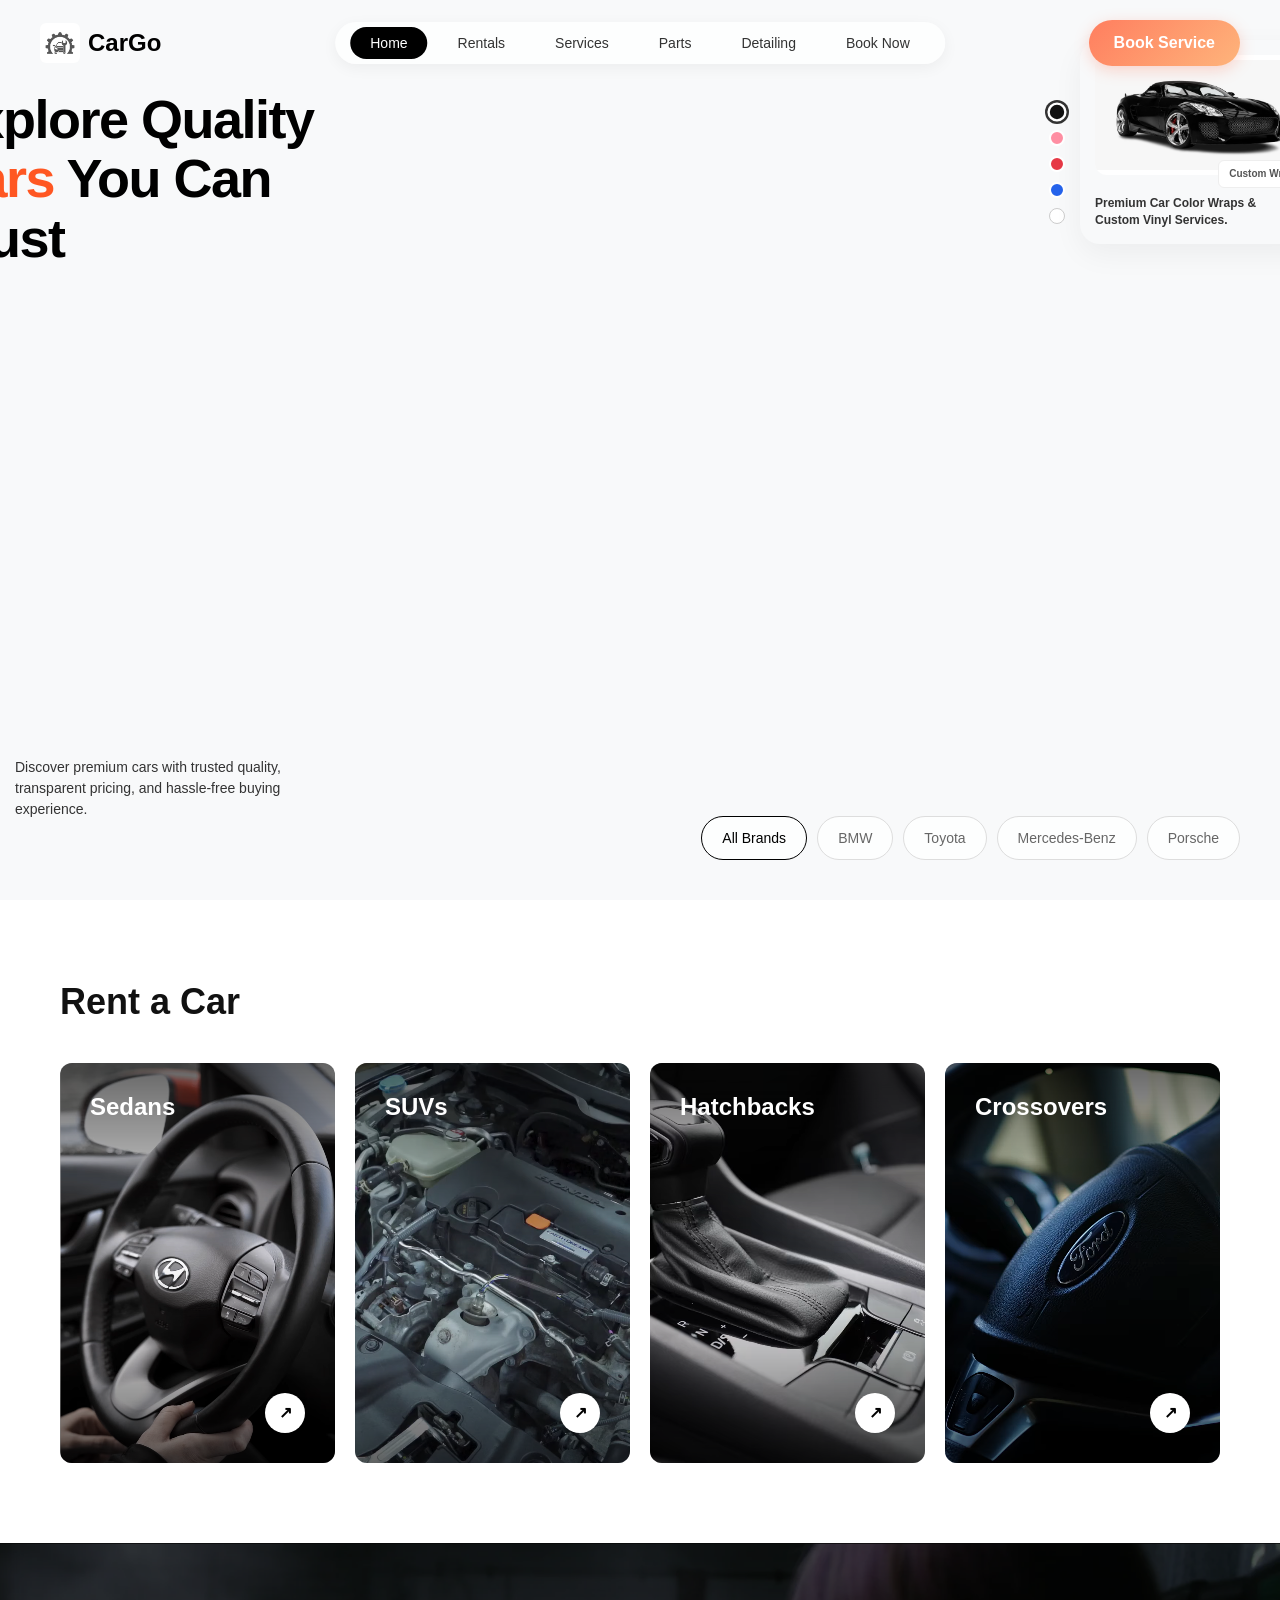
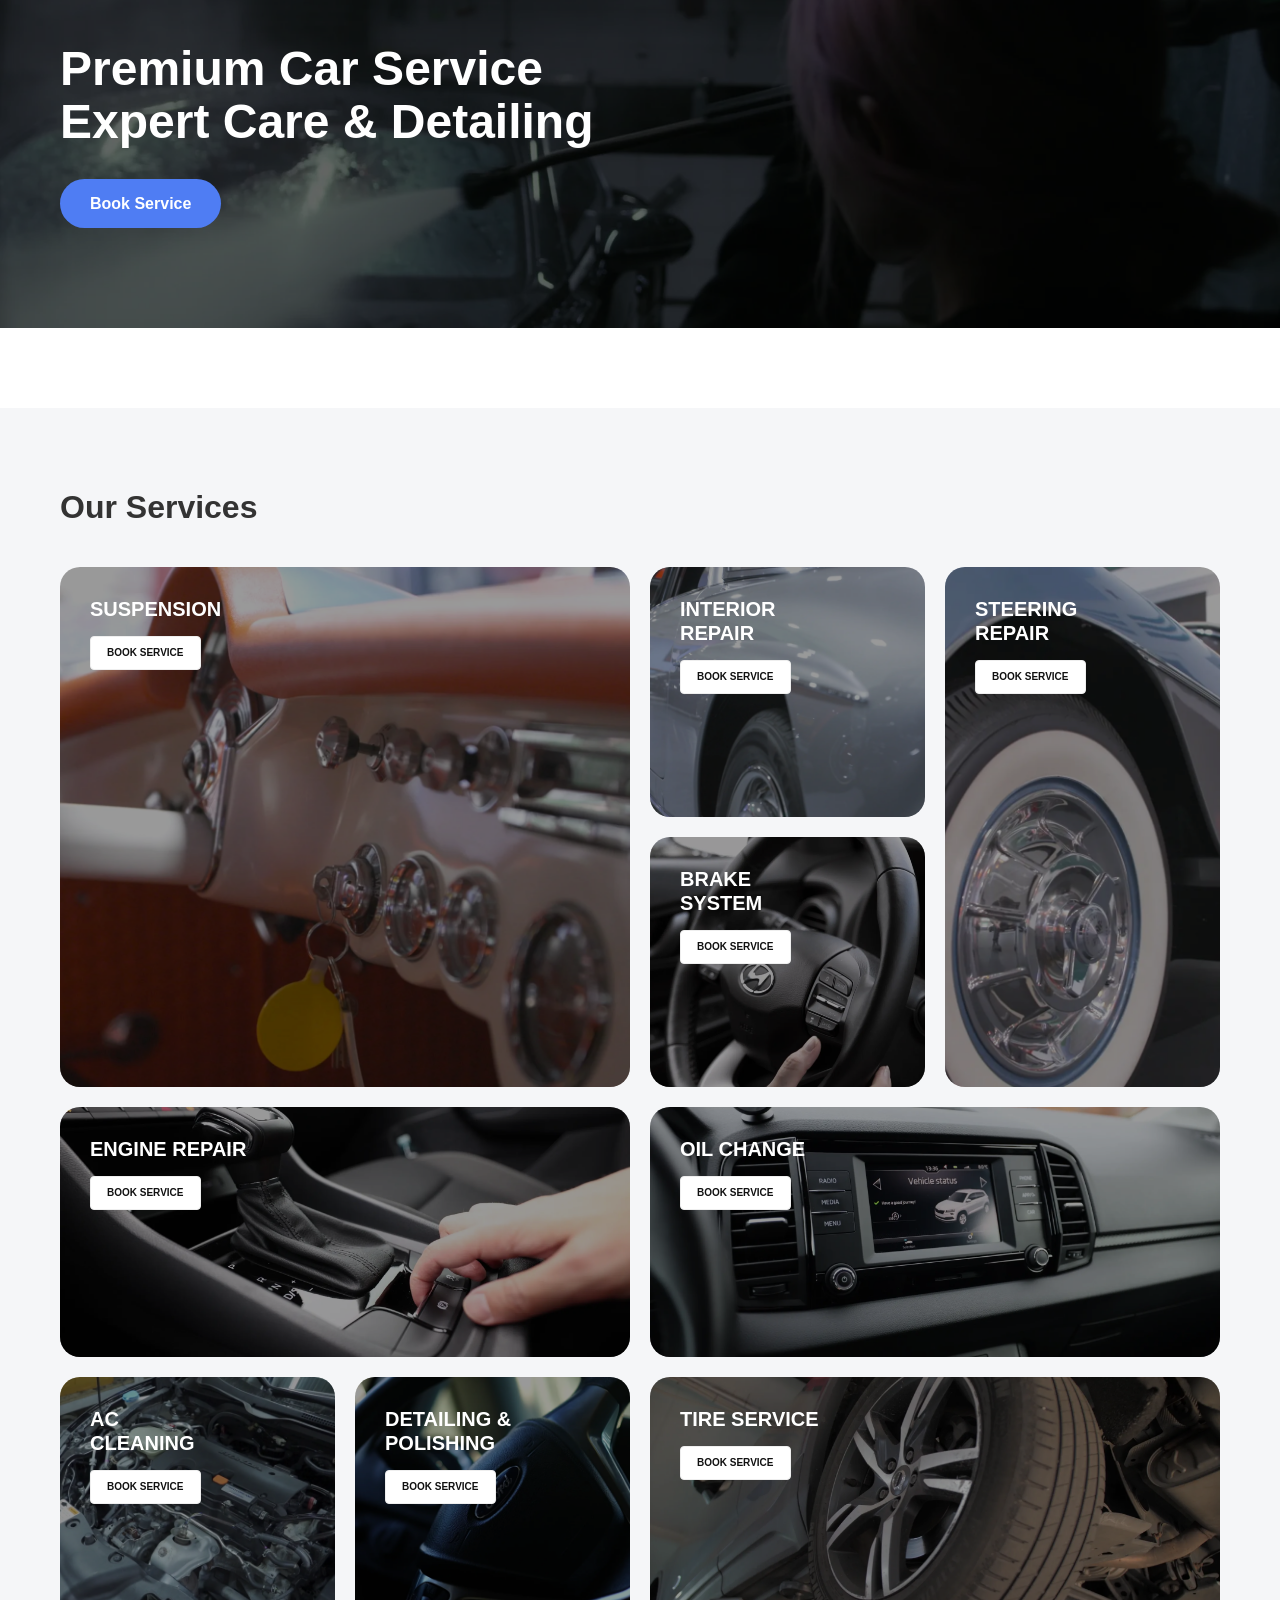
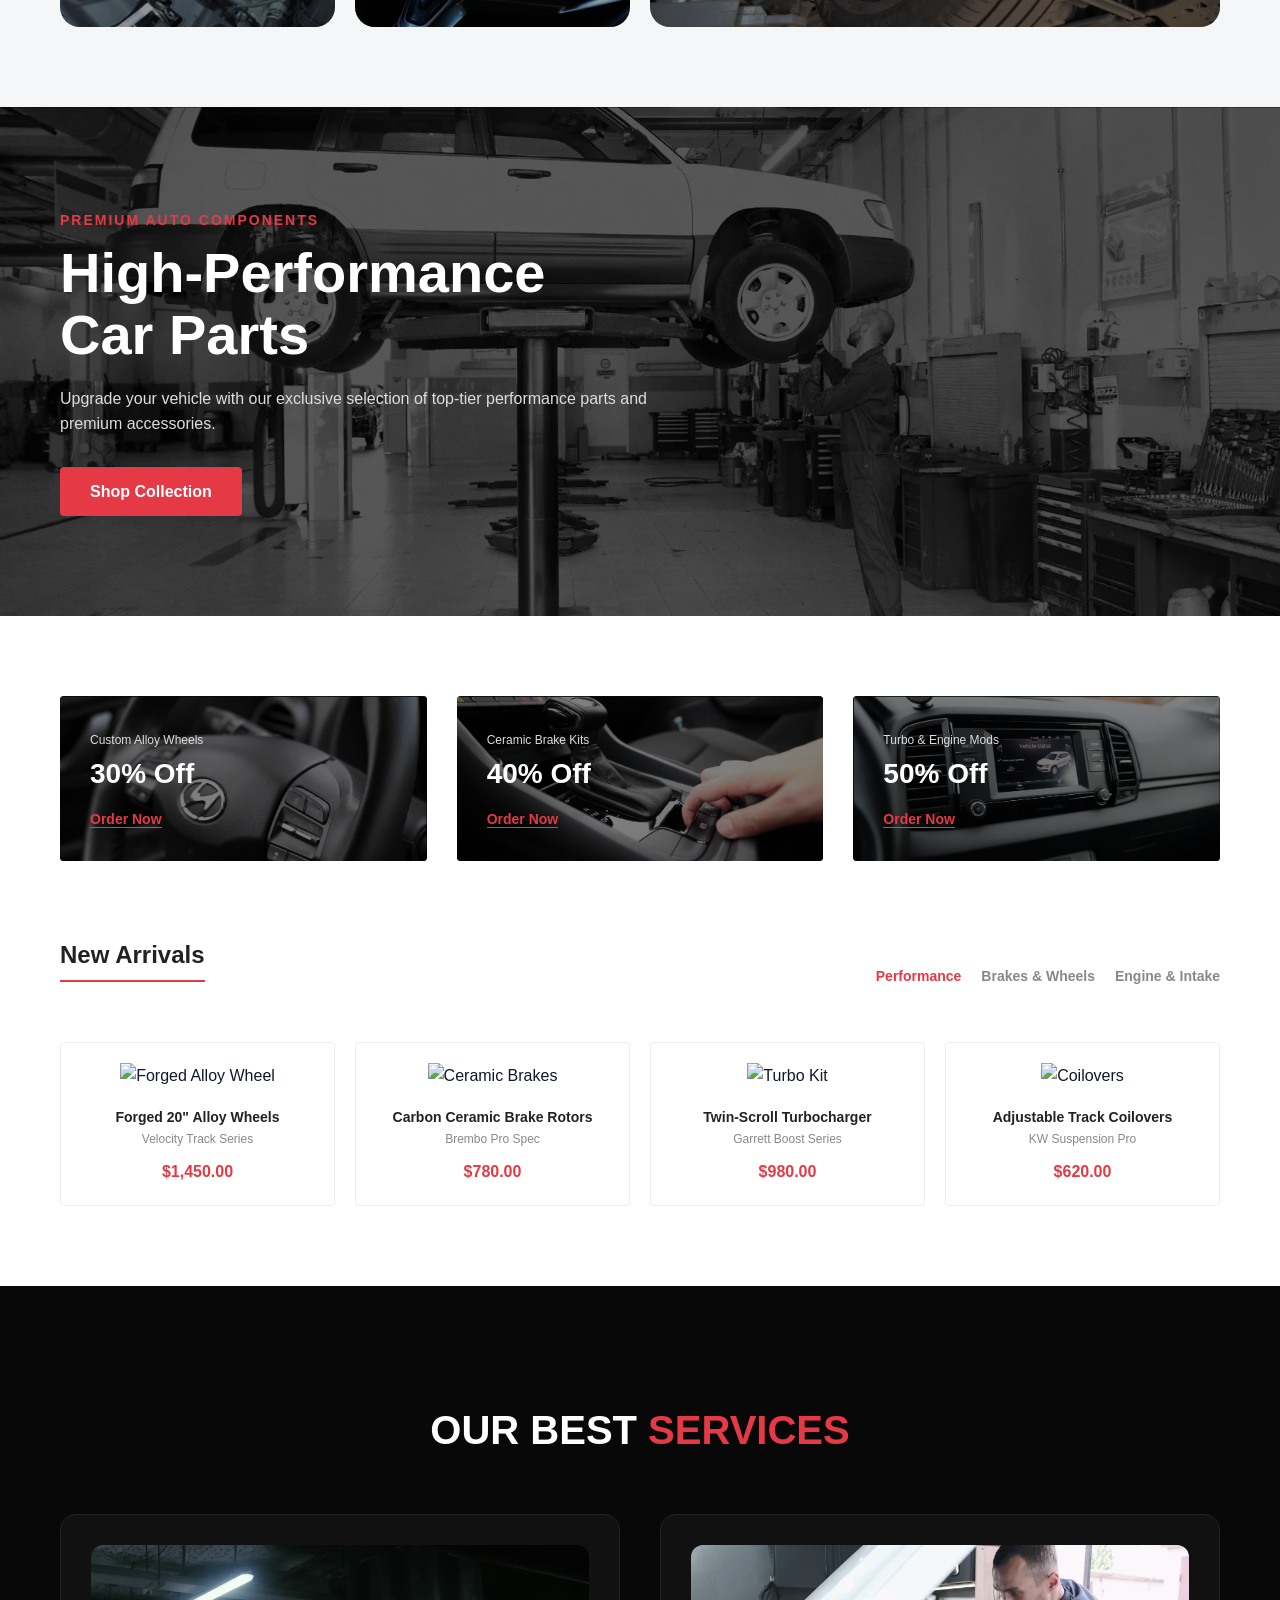
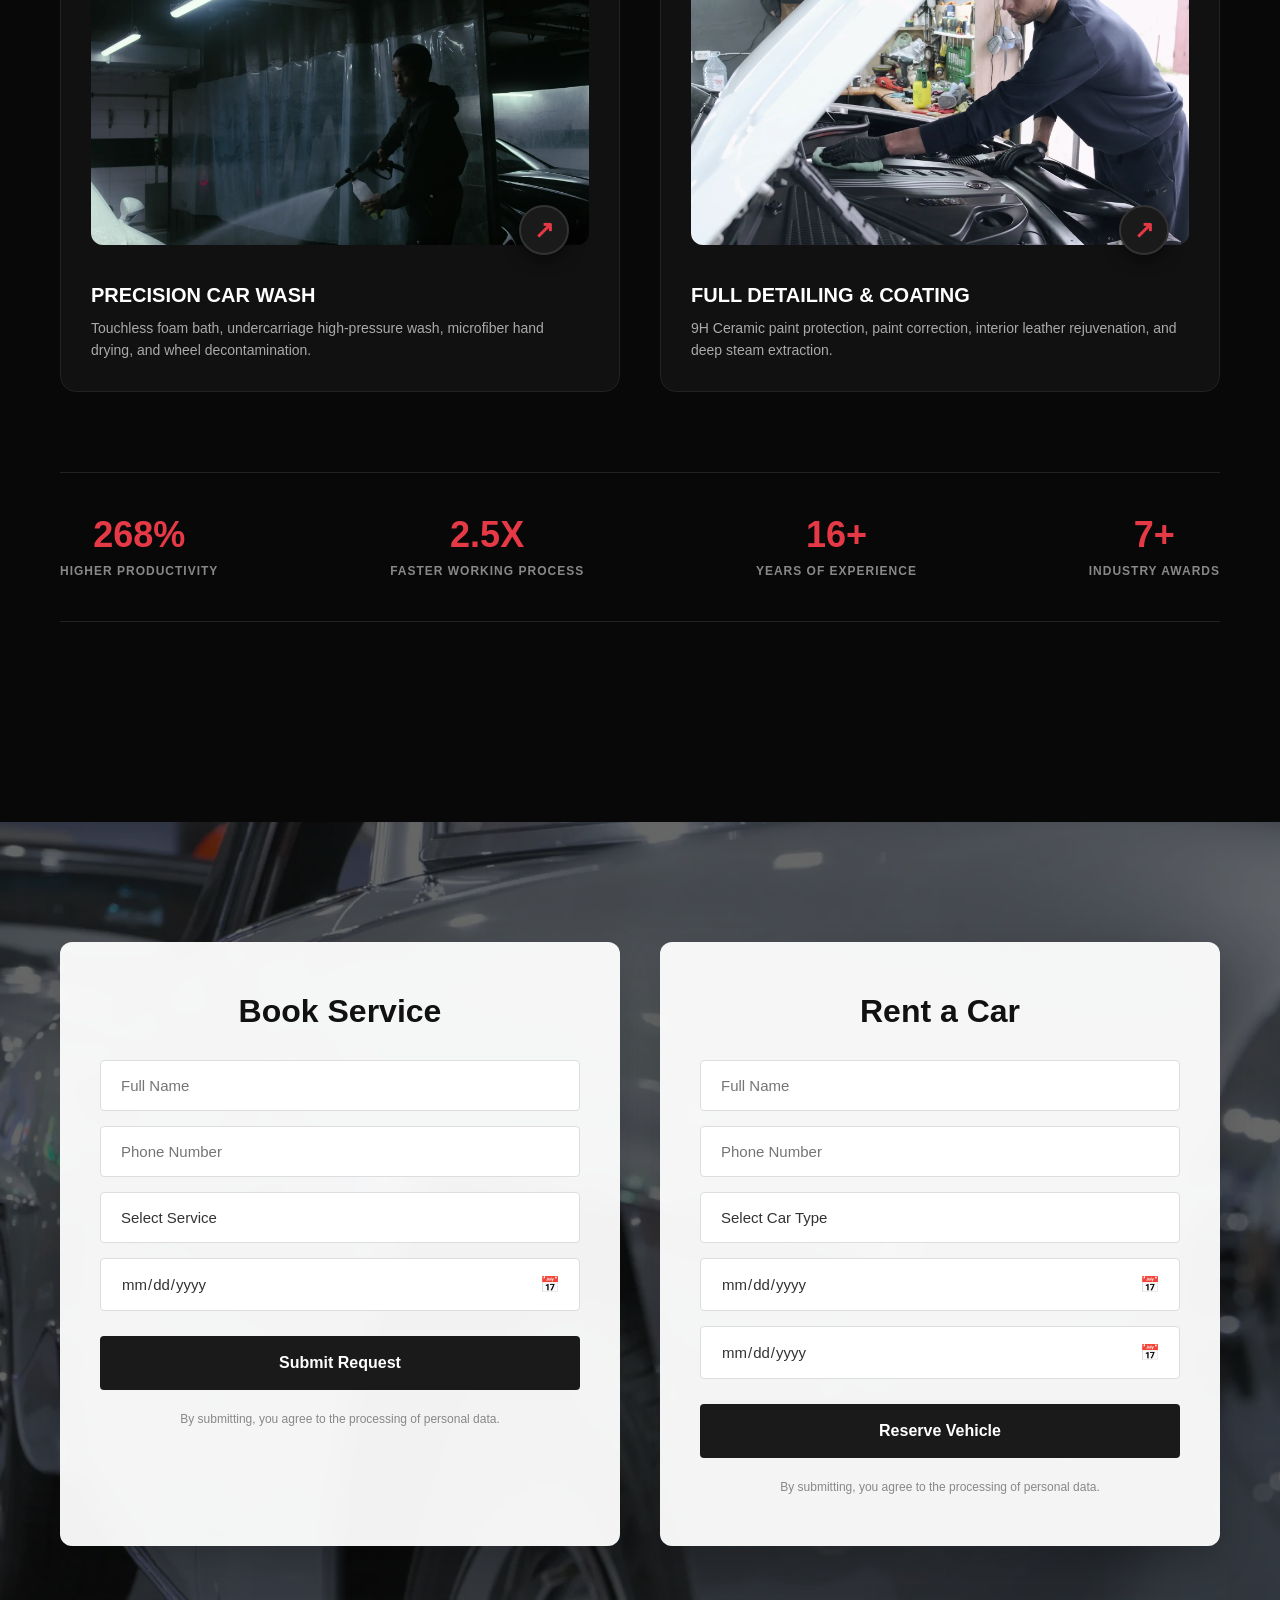
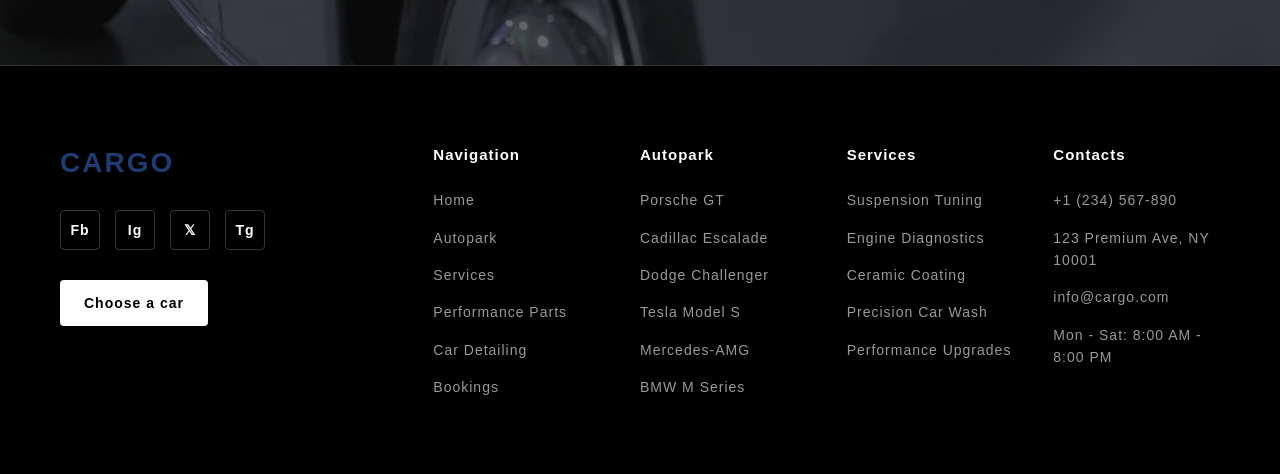
==== index.html @ cf2575e7 "Configure production deployment for Vercel, Netlify, and GitHub Pages" ====
<!DOCTYPE html>
<html lang="en">

<head>
    <meta charset="UTF-8">
    <meta name="viewport" content="width=device-width, initial-scale=1.0">
    <title>Velocity Auto | CarGo - Luxury & High Performance Automotive Hub</title>
    <meta name="description" content="Explore Velocity Auto & CarGo: Premium vehicle rentals, precision auto services, performance parts, and custom detailing.">
    
    <!-- Favicon & Brand Icons -->
    <link rel="icon" type="image/jpeg" href="logo.jpg">
    <link rel="apple-touch-icon" href="logo.jpg">

    <!-- Open Graph / Facebook / LinkedIn -->
    <meta property="og:type" content="website">
    <meta property="og:title" content="Velocity Auto | CarGo - Luxury & High Performance Automotive Hub">
    <meta property="og:description" content="Explore Velocity Auto & CarGo: Premium vehicle rentals, precision auto services, performance parts, and custom detailing.">
    <meta property="og:image" content="logo.jpg">

    <!-- Twitter Card -->
    <meta name="twitter:card" content="summary_large_image">
    <meta name="twitter:title" content="Velocity Auto | CarGo - Luxury & High Performance Automotive Hub">
    <meta name="twitter:description" content="Explore Velocity Auto & CarGo: Premium vehicle rentals, precision auto services, performance parts, and custom detailing.">
    <meta name="twitter:image" content="logo.jpg">

    <!-- Theme & Engine Meta -->
    <meta name="theme-color" content="#111111">
    <meta name="robots" content="index, follow">

    <!-- Google Fonts -->
    <link rel="preconnect" href="https://fonts.googleapis.com">
    <link rel="preconnect" href="https://fonts.gstatic.com" crossorigin>
    <link href="https://fonts.googleapis.com/css2?family=Outfit:wght@300;400;500;600;700;800;900&family=Inter:wght@400;500;600;700&display=swap" rel="stylesheet">
    
    <!-- Main Stylesheet -->
    <link rel="stylesheet" href="style.css">
</head>

<body>

    <!-- Main Navigation Bar -->
    <nav class="buylix-navbar" id="navbar">
        <a href="#home" class="logo">
            <img src="logo.jpg" alt="CarGo Velocity Auto Logo" class="logo-img">
            <span>CarGo</span>
        </a>
        <ul class="nav-links">
            <li><a href="#home" class="active">Home</a></li>
            <li><a href="#vehicles">Rentals</a></li>
            <li><a href="#services">Services</a></li>
            <li><a href="#parts">Parts</a></li>
            <li><a href="#care">Detailing</a></li>
            <li><a href="#booking">Book Now</a></li>
        </ul>
        <a href="#booking" class="btn-contact">Book Service</a>
    </nav>

    <!-- Hero Section -->
    <section class="buylix-hero" id="home">
        <video autoplay muted loop playsinline class="hero-video">
            <source src="carhero.mp4" type="video/mp4">
        </video>
        <div class="hero-video-overlay"></div>

        <div class="hero-content-wrapper">
            <div class="hero-top-elements">
                <div class="hero-main-title">
                    <h1>Explore Quality <br><span class="highlight">Cars</span> You Can <br>Trust</h1>
                </div>
                <div class="product-card-wrapper">
                    <div class="vertical-color-selector" id="color-selector">
                        <div class="color-circle active" data-color="black.png" style="background-color: #111111;" title="Onyx Black"></div>
                        <div class="color-circle" data-color="pink.png" style="background-color: #ff8fa3;" title="Rose Pink"></div>
                        <div class="color-circle" data-color="red.png" style="background-color: #e63946;" title="Crimson Red"></div>
                        <div class="color-circle" data-color="blue.png" style="background-color: #2563eb;" title="Electric Blue"></div>
                        <div class="color-circle" data-color="white.png" style="background-color: #ffffff; border: 1px solid #ccc;" title="Glacier White"></div>
                    </div>

                    <div class="product-color-card">
                        <div class="card-img-container">
                            <img src="black.png" alt="Car Color" id="product-card-img" class="product-card-img active-img">
                        </div>
                        <div class="card-badge">Custom Wrap</div>
                        <p class="card-desc">Premium Car Color Wraps &<br>Custom Vinyl Services.</p>
                    </div>
                </div>
            </div>

            <div class="social-sidebar">
                <a href="#booking" class="social-btn" title="Facebook">f</a>
                <a href="#booking" class="social-btn dark" title="Instagram">📸</a>
                <a href="#booking" class="social-btn" title="LinkedIn">in</a>
                <a href="#booking" class="social-btn" title="Twitter / X">𝕏</a>
            </div>

            <div class="hero-bottom-elements">
                <a href="#vehicles" class="discover-box">
                    <div class="arrow-icon">↗</div>
                    <p>Discover premium cars with trusted quality, transparent pricing, and hassle-free buying experience.</p>
                </a>

                <div class="car-brands right-aligned" id="brand-filters">
                    <span class="brand-badge active" data-brand="all">All Brands</span>
                    <span class="brand-badge" data-brand="bmw">BMW</span>
                    <span class="brand-badge" data-brand="toyota">Toyota</span>
                    <span class="brand-badge" data-brand="mercedes">Mercedes-Benz</span>
                    <span class="brand-badge" data-brand="porsche">Porsche</span>
                </div>
            </div>
        </div>
    </section>

    <!-- SECTION 1: Vehicles & Rentals -->
    <section class="d1-vehicles-section" id="vehicles">
        <div class="container-1200">
            <h2 class="d1-title">Rent a Car</h2>
            <div class="d1-category-grid">
                <div class="d1-cat-card">
                    <video preload="none" autoplay muted loop playsinline poster="services/13675325-uhd_2160_4096_30fps_poster.webp" class="d1-cat-bg-video lazy-video">
                        <source data-src="services/13675325-uhd_2160_4096_30fps_optimized.webm" type="video/webm">
                        <source data-src="services/13675325-uhd_2160_4096_30fps_optimized.mp4" type="video/mp4">
                    </video>
                    <h3>Sedans</h3>
                    <a href="#booking" class="d1-arrow-btn" data-rent="sedan" title="Rent Sedan">↗</a>
                </div>
                <div class="d1-cat-card">
                    <video preload="none" autoplay muted loop playsinline poster="services/13790382_1920_1080_25fps_poster.webp" class="d1-cat-bg-video lazy-video">
                        <source data-src="services/13790382_1920_1080_25fps_optimized.webm" type="video/webm">
                        <source data-src="services/13790382_1920_1080_25fps_optimized.mp4" type="video/mp4">
                    </video>
                    <h3>SUVs</h3>
                    <a href="#booking" class="d1-arrow-btn" data-rent="suv" title="Rent SUV">↗</a>
                </div>
                <div class="d1-cat-card">
                    <video preload="none" autoplay muted loop playsinline poster="services/13676355_3840_2160_60fps_poster.webp" class="d1-cat-bg-video lazy-video">
                        <source data-src="services/13676355_3840_2160_60fps_optimized.webm" type="video/webm">
                        <source data-src="services/13676355_3840_2160_60fps_optimized.mp4" type="video/mp4">
                    </video>
                    <h3>Hatchbacks</h3>
                    <a href="#booking" class="d1-arrow-btn" data-rent="hatchback" title="Rent Hatchback">↗</a>
                </div>
                <div class="d1-cat-card">
                    <video preload="none" autoplay muted loop playsinline poster="services/14977819_3840_2160_50fps_poster.webp" class="d1-cat-bg-video lazy-video">
                        <source data-src="services/14977819_3840_2160_50fps_optimized.webm" type="video/webm">
                        <source data-src="services/14977819_3840_2160_50fps_optimized.mp4" type="video/mp4">
                    </video>
                    <h3>Crossovers</h3>
                    <a href="#booking" class="d1-arrow-btn" data-rent="crossover" title="Rent Crossover">↗</a>
                </div>
            </div>
        </div>

        <div class="d1-service-banner">
            <video preload="none" autoplay muted loop playsinline poster="carwash_poster.webp" class="d1-service-video lazy-video">
                <source data-src="carwash_1080p_hq.webm" type="video/webm">
                <source data-src="carwash_1080p_hq.mp4" type="video/mp4">
            </video>
            <div class="d1-service-overlay"></div>
            <div class="container-1200 d1-service-content">
                <div class="d1-service-left">
                    <h2>Premium Car Service<br>Expert Care & Detailing</h2>
                    <a href="#booking" class="d1-service-btn" data-service="detailing">Book Service</a>
                </div>
            </div>
        </div>
    </section>

    <!-- SECTION 2: Services Bento Grid -->
    <section class="d2-services-section" id="services">
        <div class="container-1200">
            <h2 class="d2-title">Our Services</h2>
            <div class="d2-bento-grid">
                <div class="d2-bento-card d2-span-2x2">
                    <video preload="none" autoplay muted loop playsinline poster="services/13335233_poster.webp" class="d2-bg-video lazy-video">
                        <source data-src="services/13335233_1080p_hq.webm" type="video/webm">
                        <source data-src="services/13335233_1080p_hq.mp4" type="video/mp4">
                    </video>
                    <div class="d2-video-overlay"></div>
                    <div class="d2-content">
                        <h3 style="color: #fff;">SUSPENSION</h3>
                        <a href="#booking" class="d2-btn-light" data-service="suspension">Book Service</a>
                    </div>
                </div>
                <div class="d2-bento-card">
                    <video preload="none" autoplay muted loop playsinline poster="services/13335393_3840_2160_24fps_poster.webp" class="d2-bg-video lazy-video">
                        <source data-src="services/13335393_3840_2160_24fps_optimized.webm" type="video/webm">
                        <source data-src="services/13335393_3840_2160_24fps_optimized.mp4" type="video/mp4">
                    </video>
                    <div class="d2-video-overlay"></div>
                    <div class="d2-content">
                        <h3 style="color: #fff;">INTERIOR REPAIR</h3>
                        <a href="#booking" class="d2-btn-light" data-service="repair">Book Service</a>
                    </div>
                </div>
                <div class="d2-bento-card d2-span-row-2">
                    <video preload="none" autoplay muted loop playsinline poster="services/13335668_3840_2160_24fps_poster.webp" class="d2-bg-video lazy-video">
                        <source data-src="services/13335668_3840_2160_24fps_optimized.webm" type="video/webm">
                        <source data-src="services/13335668_3840_2160_24fps_optimized.mp4" type="video/mp4">
                    </video>
                    <div class="d2-video-overlay"></div>
                    <div class="d2-content">
                        <h3 style="color: #fff;">STEERING REPAIR</h3>
                        <a href="#booking" class="d2-btn-light" data-service="suspension">Book Service</a>
                    </div>
                </div>
                <div class="d2-bento-card">
                    <video preload="none" autoplay muted loop playsinline poster="services/13675325-uhd_2160_4096_30fps_poster.webp" class="d2-bg-video lazy-video">
                        <source data-src="services/13675325-uhd_2160_4096_30fps_optimized.webm" type="video/webm">
                        <source data-src="services/13675325-uhd_2160_4096_30fps_optimized.mp4" type="video/mp4">
                    </video>
                    <div class="d2-video-overlay"></div>
                    <div class="d2-content">
                        <h3 style="color: #fff;">BRAKE SYSTEM</h3>
                        <a href="#booking" class="d2-btn-light" data-service="suspension">Book Service</a>
                    </div>
                </div>
                <div class="d2-bento-card d2-span-col-2">
                    <video preload="none" autoplay muted loop playsinline poster="services/13676355_3840_2160_60fps_poster.webp" class="d2-bg-video lazy-video">
                        <source data-src="services/13676355_3840_2160_60fps_optimized.webm" type="video/webm">
                        <source data-src="services/13676355_3840_2160_60fps_optimized.mp4" type="video/mp4">
                    </video>
                    <div class="d2-video-overlay"></div>
                    <div class="d2-content">
                        <h3 style="color: #fff;">ENGINE REPAIR</h3>
                        <a href="#booking" class="d2-btn-light" data-service="repair">Book Service</a>
                    </div>
                </div>
                <div class="d2-bento-card d2-span-col-2">
                    <video preload="none" autoplay muted loop playsinline poster="services/13676407_3840_2160_60fps_poster.webp" class="d2-bg-video lazy-video">
                        <source data-src="services/13676407_3840_2160_60fps_optimized.webm" type="video/webm">
                        <source data-src="services/13676407_3840_2160_60fps_optimized.mp4" type="video/mp4">
                    </video>
                    <div class="d2-video-overlay"></div>
                    <div class="d2-content">
                        <h3 style="color: #fff;">OIL CHANGE</h3>
                        <a href="#booking" class="d2-btn-light" data-service="wash">Book Service</a>
                    </div>
                </div>
                <div class="d2-bento-card">
                    <video preload="none" autoplay muted loop playsinline poster="services/13790382_1920_1080_25fps_poster.webp" class="d2-bg-video lazy-video">
                        <source data-src="services/13790382_1920_1080_25fps_optimized.webm" type="video/webm">
                        <source data-src="services/13790382_1920_1080_25fps_optimized.mp4" type="video/mp4">
                    </video>
                    <div class="d2-video-overlay"></div>
                    <div class="d2-content">
                        <h3 style="color: #fff;">AC CLEANING</h3>
                        <a href="#booking" class="d2-btn-light" data-service="repair">Book Service</a>
                    </div>
                </div>
                <div class="d2-bento-card">
                    <video preload="none" autoplay muted loop playsinline poster="services/14977819_3840_2160_50fps_poster.webp" class="d2-bg-video lazy-video">
                        <source data-src="services/14977819_3840_2160_50fps_optimized.webm" type="video/webm">
                        <source data-src="services/14977819_3840_2160_50fps_optimized.mp4" type="video/mp4">
                    </video>
                    <div class="d2-video-overlay"></div>
                    <div class="d2-content">
                        <h3 style="color: #fff;">DETAILING &<br>POLISHING</h3>
                        <a href="#booking" class="d2-btn-light" data-service="detailing">Book Service</a>
                    </div>
                </div>
                <div class="d2-bento-card d2-span-col-2">
                    <video preload="none" autoplay muted loop playsinline poster="services/18101976-uhd_3840_2160_30fps_poster.webp" class="d2-bg-video lazy-video">
                        <source data-src="services/18101976-uhd_3840_2160_30fps_optimized.webm" type="video/webm">
                        <source data-src="services/18101976-uhd_3840_2160_30fps_optimized.mp4" type="video/mp4">
                    </video>
                    <div class="d2-video-overlay"></div>
                    <div class="d2-content">
                        <h3 style="color: #fff;">TIRE SERVICE</h3>
                        <a href="#booking" class="d2-btn-light" data-service="suspension">Book Service</a>
                    </div>
                </div>
            </div>
        </div>
    </section>

    <!-- SECTION 3: Car Parts & Performance -->
    <section class="d3-parts-section" id="parts">
        <div class="d3-parts-hero">
            <video preload="none" autoplay muted loop playsinline poster="carparts_poster.webp" class="d3-parts-video lazy-video">
                        <source data-src="carparts_optimized.webm" type="video/webm">
                        <source data-src="carparts_optimized.mp4" type="video/mp4">
                    </video>
            <div class="d3-parts-overlay"></div>
            <div class="container-1200 d3-hero-content">
                <div class="d3-hero-left">
                    <span class="d3-subtitle">Premium Auto Components</span>
                    <h2>High-Performance<br>Car Parts</h2>
                    <p>Upgrade your vehicle with our exclusive selection of top-tier performance parts and premium accessories.</p>
                    <a href="#parts-grid" class="d3-shop-btn">Shop Collection</a>
                </div>
            </div>
        </div>

        <div class="container-1200" id="parts-grid">
            <div class="d3-discount-grid">
                <div class="d3-discount-card">
                    <video preload="none" autoplay muted loop playsinline poster="services/13675325-uhd_2160_4096_30fps_poster.webp" class="d3-discount-bg lazy-video">
                        <source data-src="services/13675325-uhd_2160_4096_30fps_optimized.webm" type="video/webm">
                        <source data-src="services/13675325-uhd_2160_4096_30fps_optimized.mp4" type="video/mp4">
                    </video>
                    <div class="d3-discount-overlay"></div>
                    <div class="d3-discount-info">
                        <span class="d3-desc">Custom Alloy Wheels</span>
                        <h4>30% Off</h4>
                        <a href="#booking" class="d3-link">Order Now</a>
                    </div>
                </div>
                <div class="d3-discount-card">
                    <video preload="none" autoplay muted loop playsinline poster="services/13676355_3840_2160_60fps_poster.webp" class="d3-discount-bg lazy-video">
                        <source data-src="services/13676355_3840_2160_60fps_optimized.webm" type="video/webm">
                        <source data-src="services/13676355_3840_2160_60fps_optimized.mp4" type="video/mp4">
                    </video>
                    <div class="d3-discount-overlay"></div>
                    <div class="d3-discount-info">
                        <span class="d3-desc">Ceramic Brake Kits</span>
                        <h4>40% Off</h4>
                        <a href="#booking" class="d3-link">Order Now</a>
                    </div>
                </div>
                <div class="d3-discount-card">
                    <video preload="none" autoplay muted loop playsinline poster="services/13676407_3840_2160_60fps_poster.webp" class="d3-discount-bg lazy-video">
                        <source data-src="services/13676407_3840_2160_60fps_optimized.webm" type="video/webm">
                        <source data-src="services/13676407_3840_2160_60fps_optimized.mp4" type="video/mp4">
                    </video>
                    <div class="d3-discount-overlay"></div>
                    <div class="d3-discount-info">
                        <span class="d3-desc">Turbo & Engine Mods</span>
                        <h4>50% Off</h4>
                        <a href="#booking" class="d3-link">Order Now</a>
                    </div>
                </div>
            </div>

            <div class="d3-arrivals-header">
                <h3 class="d3-section-title">New Arrivals</h3>
                <div class="d3-tabs" id="parts-tabs">
                    <a href="#parts-grid" class="active" data-tab="all">Performance</a>
                    <a href="#parts-grid" data-tab="brakes">Brakes & Wheels</a>
                    <a href="#parts-grid" data-tab="engine">Engine & Intake</a>
                </div>
            </div>
            <div class="d3-arrivals-grid">
                <div class="d3-product-card" data-category="brakes">
                    <img src="https://images.unsplash.com/photo-1590212727670-65fa7848651f?q=80&w=400&auto=format&fit=crop" alt="Forged Alloy Wheel">
                    <h4>Forged 20" Alloy Wheels</h4>
                    <p>Velocity Track Series</p>
                    <span class="d3-price">$1,450.00</span>
                </div>
                <div class="d3-product-card" data-category="brakes">
                    <img src="https://images.unsplash.com/photo-1492144534655-ae79c964c9d7?q=80&w=400&auto=format&fit=crop" alt="Ceramic Brakes">
                    <h4>Carbon Ceramic Brake Rotors</h4>
                    <p>Brembo Pro Spec</p>
                    <span class="d3-price">$780.00</span>
                </div>
                <div class="d3-product-card" data-category="engine">
                    <img src="https://images.unsplash.com/photo-1486262715619-67b85e0b08d3?q=80&w=400&auto=format&fit=crop" alt="Turbo Kit">
                    <h4>Twin-Scroll Turbocharger</h4>
                    <p>Garrett Boost Series</p>
                    <span class="d3-price">$980.00</span>
                </div>
                <div class="d3-product-card" data-category="engine">
                    <img src="https://images.unsplash.com/photo-1548600916-dc8492f8e845?q=80&w=400&auto=format&fit=crop" alt="Coilovers">
                    <h4>Adjustable Track Coilovers</h4>
                    <p>KW Suspension Pro</p>
                    <span class="d3-price">$620.00</span>
                </div>
            </div>
        </div>
    </section>

    <!-- SECTION 4: Car Wash & Detailing -->
    <section class="d4-wash-section" id="care">
        <div class="container-1200">
            <h2 class="d4-title">OUR BEST <span class="d4-text-red">Services</span></h2>

            <div class="d4-services-grid">
                <div class="d4-service-card">
                    <video preload="none" autoplay muted loop playsinline poster="serve1_poster.webp" class="d4-service-media lazy-video">
                        <source data-src="serve1_optimized.webm" type="video/webm">
                        <source data-src="serve1_optimized.mp4" type="video/mp4">
                    </video>
                    <a href="#booking" class="d4-arrow" data-service="wash" title="Book Car Wash">↗</a>
                    <h4 class="d4-text-red">PRECISION CAR WASH</h4>
                    <p>Touchless foam bath, undercarriage high-pressure wash, microfiber hand drying, and wheel decontamination.</p>
                </div>
                <div class="d4-service-card">
                    <video preload="none" autoplay muted loop playsinline poster="serve2_poster.webp" class="d4-service-media lazy-video">
                        <source data-src="serve2_optimized.webm" type="video/webm">
                        <source data-src="serve2_optimized.mp4" type="video/mp4">
                    </video>
                    <a href="#booking" class="d4-arrow" data-service="detailing" title="Book Full Detailing">↗</a>
                    <h4 class="d4-text-red">FULL DETAILING & COATING</h4>
                    <p>9H Ceramic paint protection, paint correction, interior leather rejuvenation, and deep steam extraction.</p>
                </div>
            </div>

            <div class="d4-stats-row">
                <div class="d4-stat">
                    <h3>268%</h3>
                    <p>HIGHER PRODUCTIVITY</p>
                </div>
                <div class="d4-stat">
                    <h3>2.5X</h3>
                    <p>FASTER WORKING PROCESS</p>
                </div>
                <div class="d4-stat">
                    <h3>16+</h3>
                    <p>YEARS OF EXPERIENCE</p>
                </div>
                <div class="d4-stat">
                    <h3>7+</h3>
                    <p>INDUSTRY AWARDS</p>
                </div>
            </div>
        </div>
    </section>

    <!-- SECTION 5: Booking & Rental Section -->
    <section class="booking-section" id="booking">
        <video preload="none" autoplay muted loop playsinline poster="services/13335393_3840_2160_24fps_poster.webp" class="booking-bg-video lazy-video">
                        <source data-src="services/13335393_3840_2160_24fps_optimized.webm" type="video/webm">
                        <source data-src="services/13335393_3840_2160_24fps_optimized.mp4" type="video/mp4">
                    </video>
        <div class="booking-overlay"></div>
        <div class="container-1200 booking-container">
            <!-- Service Booking Card -->
            <div class="booking-card">
                <h2>Book Service</h2>
                <form class="booking-form" id="service-form">
                    <input type="text" id="service-name" placeholder="Full Name" required>
                    <input type="tel" id="service-phone" placeholder="Phone Number" required>
                    <select class="booking-select" id="service-select" required>
                        <option value="" disabled selected>Select Service</option>
                        <option value="wash">Precision Car Wash</option>
                        <option value="repair">Interior Repair & Fixes</option>
                        <option value="suspension">Suspension & Brakes</option>
                        <option value="detailing">Full Detailing & Ceramic Coating</option>
                    </select>
                    <div class="date-input">
                        <input type="date" id="service-date" required>
                        <span class="icon">📅</span>
                    </div>
                    <button type="submit" class="booking-submit">Submit Request</button>
                    <div class="booking-feedback" id="service-feedback" style="display:none; color: #10b981; font-weight: 600; text-align: center; margin-top: 10px;"></div>
                </form>
                <p class="booking-disclaimer">By submitting, you agree to the processing of personal data.</p>
            </div>

            <!-- Rent a Car Card -->
            <div class="booking-card">
                <h2>Rent a Car</h2>
                <form class="booking-form" id="rent-form">
                    <input type="text" id="rent-name" placeholder="Full Name" required>
                    <input type="tel" id="rent-phone" placeholder="Phone Number" required>
                    <select class="booking-select" id="rent-select" required>
                        <option value="" disabled selected>Select Car Type</option>
                        <option value="sedan">Executive Sedans</option>
                        <option value="suv">Luxury SUVs</option>
                        <option value="hatchback">Sport Hatchbacks</option>
                        <option value="crossover">Performance Crossovers</option>
                    </select>
                    <div class="date-input">
                        <input type="date" id="rent-start-date" required>
                        <span class="icon">📅</span>
                    </div>
                    <div class="date-input">
                        <input type="date" id="rent-end-date" required>
                        <span class="icon">📅</span>
                    </div>
                    <button type="submit" class="booking-submit">Reserve Vehicle</button>
                    <div class="booking-feedback" id="rent-feedback" style="display:none; color: #10b981; font-weight: 600; text-align: center; margin-top: 10px;"></div>
                </form>
                <p class="booking-disclaimer">By submitting, you agree to the processing of personal data.</p>
            </div>
        </div>
    </section>

    <!-- Premium Footer -->
    <footer class="premium-footer">
        <div class="container-1200 footer-grid">
            <div class="footer-brand">
                <h2 class="footer-logo">CarGo</h2>
                <div class="social-icons">
                    <a href="#booking" title="Facebook">Fb</a>
                    <a href="#booking" title="Instagram">Ig</a>
                    <a href="#booking" title="Twitter / X">𝕏</a>
                    <a href="#booking" title="Telegram">Tg</a>
                </div>
                <a href="#vehicles" class="footer-btn">Choose a car</a>
            </div>

            <div class="footer-nav">
                <h4>Navigation</h4>
                <ul>
                    <li><a href="#home">Home</a></li>
                    <li><a href="#vehicles">Autopark</a></li>
                    <li><a href="#services">Services</a></li>
                    <li><a href="#parts">Performance Parts</a></li>
                    <li><a href="#care">Car Detailing</a></li>
                    <li><a href="#booking">Bookings</a></li>
                </ul>
            </div>

            <div class="footer-nav">
                <h4>Autopark</h4>
                <ul>
                    <li><a href="#vehicles">Porsche GT</a></li>
                    <li><a href="#vehicles">Cadillac Escalade</a></li>
                    <li><a href="#vehicles">Dodge Challenger</a></li>
                    <li><a href="#vehicles">Tesla Model S</a></li>
                    <li><a href="#vehicles">Mercedes-AMG</a></li>
                    <li><a href="#vehicles">BMW M Series</a></li>
                </ul>
            </div>

            <div class="footer-nav">
                <h4>Services</h4>
                <ul>
                    <li><a href="#services">Suspension Tuning</a></li>
                    <li><a href="#services">Engine Diagnostics</a></li>
                    <li><a href="#care">Ceramic Coating</a></li>
                    <li><a href="#care">Precision Car Wash</a></li>
                    <li><a href="#parts">Performance Upgrades</a></li>
                </ul>
            </div>

            <div class="footer-nav">
                <h4>Contacts</h4>
                <ul>
                    <li><a href="tel:+1234567890">+1 (234) 567-890</a></li>
                    <li>123 Premium Ave, NY 10001</li>
                    <li><a href="mailto:info@cargo.com">info@cargo.com</a></li>
                    <li>Mon - Sat: 8:00 AM - 8:00 PM</li>
                </ul>
            </div>
        </div>
    </footer>

    <!-- Main JavaScript Logic -->
    <script src="app.js"></script>

</body>

</html>
---- style.css ----
/* ========= ROOT & VARIABLES ========= */
:root {
    --primary: #111111;
    --primary-dark: #000000;
    --primary-light: #333333;
    --secondary: #ff5722;
    --secondary-dark: #e64a19;
    --success: #10b981;
    --danger: #ef4444;
    --warning: #f59e0b;
    --info: #3b82f6;
    --light: #f8f9fa;
    --light-2: #eeeeee;
    --dark: #111111;
    --dark-2: #666666;
    --border-radius: 12px;
    --transition: all 0.3s ease;
    --box-shadow: 0 4px 15px rgba(0, 0, 0, 0.05);
    --box-shadow-lg: 0 15px 35px rgba(0, 0, 0, 0.1);
}

/* ========= RESET & BASE ========= */
* {
    margin: 0;
    padding: 0;
    box-sizing: border-box;
}

html {
    scroll-behavior: smooth;
}

body {
    font-family: 'Outfit', 'Inter', -apple-system, BlinkMacSystemFont, 'Segoe UI', Roboto, sans-serif;
    background: var(--light);
    line-height: 1.6;
    color: var(--dark);
    min-height: 100vh;
}

/* ========= TYPOGRAPHY ========= */
h1,
h2,
h3,
h4,
h5,
h6 {
    font-weight: 700;
    line-height: 1.2;
    color: var(--primary);
}

h1 {
    font-size: 48px;
}

h2 {
    font-size: 36px;
}

h3 {
    font-size: 28px;
}

h4 {
    font-size: 22px;
}

h5 {
    font-size: 18px;
}

h6 {
    font-size: 16px;
}

p {
    color: var(--dark-2);
    font-size: 16px;
}

a {
    color: var(--secondary);
    text-decoration: none;
    transition: var(--transition);
}

a:hover {
    color: var(--secondary-dark);
}

/* ===== HEADER ===== */
.top-header {
    background: linear-gradient(135deg, var(--primary) 0%, var(--primary-dark) 100%);
    color: #fff;
    padding: 30px 20px;
    text-align: center;
    box-shadow: var(--box-shadow);
    animation: slideDown 0.6s ease-out;
    position: relative;
    overflow: hidden;
}

.top-header::before {
    content: '';
    position: absolute;
    top: 0;
    left: 0;
    right: 0;
    bottom: 0;
    background: linear-gradient(45deg, transparent 30%, rgba(255, 255, 255, 0.05) 50%, transparent 70%);
    pointer-events: none;
}

.header-content {
    position: relative;
    z-index: 1;
}

.header-content h1 {
    font-size: 42px;
    margin-bottom: 8px;
    font-weight: 800;
    letter-spacing: 1px;
    color: #fff;
}

.header-content p {
    font-size: 16px;
    opacity: 0.95;
    color: #fff;
}

/* ===== NAVBAR ===== */
.navbar {
    background: linear-gradient(90deg, #fff 0%, #f9fafb 100%);
    position: sticky;
    top: 0;
    z-index: 999;
    box-shadow: var(--box-shadow);
    display: flex;
    justify-content: space-between;
    align-items: center;
    padding: 0 20px;
}

.nav-list {
    list-style: none;
    display: flex;
    justify-content: center;
    flex-wrap: wrap;
    padding: 0;
    margin: 0;
}

.nav-link {
    color: #396a6e;
    padding: 16px 20px;
    text-decoration: none;
    font-weight: 600;
    display: block;
    transition: var(--transition);
    position: relative;
    font-size: 15px;
}

.nav-link:hover,
.nav-link.active {
    color: #ff9500;
}

.nav-link::after {
    content: '';
    position: absolute;
    bottom: 0;
    left: 0;
    width: 0;
    height: 3px;
    background: #ff9500;
    transition: width 0.3s ease;
}

.nav-link:hover::after,
.nav-link.active::after {
    width: 100%;
}

/* Mobile Menu Toggle */
.menu-toggle {
    display: none;
    background: none;
    border: none;
    font-size: 24px;
    cursor: pointer;
    color: #1e3c72;
}

/* ===== HERO SECTION ===== */
.hero {
    height: 85vh;
    background-size: cover;
    background-position: center;
    background-repeat: no-repeat;
    background-attachment: fixed;
    transition: background-image 0.8s ease-in-out;
    position: relative;
    overflow: hidden;
}

.hero-overlay {
    background: linear-gradient(to right, rgba(17, 24, 39, 0.8), rgba(17, 24, 39, 0.4));
    height: 100%;
    display: flex;
    align-items: center;
    justify-content: flex-start;
    padding: 0 10%;
    animation: fadeIn 0.8s ease-out;
}

.hero-content {
    color: #fff;
    max-width: 650px;
    padding: 40px;
    animation: slideUp 0.8s cubic-bezier(0.16, 1, 0.3, 1) forwards;
    transform: translateY(30px);
    opacity: 0;
    text-align: left;
}

.glass-panel {
    background: rgba(255, 255, 255, 0.05);
    backdrop-filter: blur(12px);
    -webkit-backdrop-filter: blur(12px);
    border: 1px solid rgba(255, 255, 255, 0.1);
    border-radius: 16px;
    box-shadow: 0 20px 40px rgba(0, 0, 0, 0.2);
}

.hero-badge {
    display: inline-block;
    padding: 6px 14px;
    background: rgba(255, 149, 0, 0.2);
    color: var(--secondary);
    border: 1px solid rgba(255, 149, 0, 0.4);
    border-radius: 30px;
    font-size: 14px;
    font-weight: 600;
    margin-bottom: 20px;
    letter-spacing: 1px;
    text-transform: uppercase;
}

.hero-content h2 {
    font-size: 56px;
    margin-bottom: 20px;
    font-weight: 800;
    line-height: 1.1;
    color: #ffffff;
    letter-spacing: -1px;
}

.hero-content p {
    font-size: 18px;
    line-height: 1.7;
    margin-bottom: 35px;
    color: rgba(255, 255, 255, 0.85);
}

.hero-buttons {
    display: flex;
    gap: 15px;
}

/* ===== BUTTONS ===== */
.btn {
    display: inline-block;
    padding: 14px 35px;
    margin: 10px;
    border-radius: 30px;
    text-decoration: none;
    font-weight: 600;
    transition: all 0.3s ease;
    cursor: pointer;
    border: 2px solid transparent;
    font-size: 15px;
    text-align: center;
    font-family: inherit;
}

.btn-primary {
    background: linear-gradient(135deg, #ff7e5f, #feb47b);
    color: white;
    box-shadow: 0 4px 15px rgba(255, 126, 95, 0.3);
}

.btn-primary:hover {
    transform: translateY(-3px);
    box-shadow: 0 6px 20px rgba(255, 126, 95, 0.4);
}

.btn-secondary {
    background: #fff;
    color: #111;
    border: 2px solid #eee;
}

.btn-secondary:hover {
    background: #f8f9fa;
    border-color: #ddd;
}

.btn-dark {
    background: #111;
    color: white;
    box-shadow: 0 4px 15px rgba(0, 0, 0, 0.1);
}

.btn-dark:hover {
    background: #000;
    transform: translateY(-2px);
}

.btn-success {
    background: #10b981;
    color: white;
}

.btn-success:hover {
    background: #059669;
}

.btn-danger {
    background: #ef4444;
    color: white;
}

.btn-danger:hover {
    background: #dc2626;
}

.btn-outlined {
    background: transparent;
    color: #1e3c72;
    border: 2px solid #1e3c72;
}

.btn-outlined:hover {
    background: #1e3c72;
    color: white;
}

.btn-large {
    padding: 16px 45px;
    font-size: 18px;
}

.btn-small {
    padding: 10px 20px;
    font-size: 14px;
    margin: 5px;
}

.btn-block {
    display: block;
    width: 100%;
}

/* ===== FORM STYLES ===== */
.form-group {
    margin-bottom: 20px;
    display: flex;
    flex-direction: column;
}

.form-group label {
    margin-bottom: 8px;
    font-weight: 600;
    color: #111;
    font-size: 14px;
}

.form-group input,
.form-group textarea,
.form-group select {
    padding: 14px 16px;
    border: 1px solid #ddd;
    border-radius: 12px;
    font-family: inherit;
    font-size: 15px;
    transition: all 0.3s ease;
    background: #fdfdfd;
    color: #333;
}

.form-group input:focus,
.form-group textarea:focus,
.form-group select:focus {
    outline: none;
    border-color: #ff5722;
    box-shadow: 0 0 0 3px rgba(255, 87, 34, 0.1);
}

.form-group textarea {
    resize: vertical;
    min-height: 120px;
}

.form-group.error input,
.form-group.error textarea,
.form-group.error select {
    border-color: #ef4444;
}

.error-message {
    color: #ef4444;
    font-size: 14px;
    margin-top: 5px;
    display: none;
}

.form-group.error .error-message {
    display: block;
}

.form-row {
    display: grid;
    grid-template-columns: repeat(auto-fit, minmax(250px, 1fr));
    gap: 20px;
}

/* ===== FEATURES SECTION ===== */
.features {
    padding: 80px 20px;
    background: white;
    text-align: center;
}

.features h2 {
    font-size: 38px;
    color: #1e3c72;
    margin-bottom: 50px;
    font-weight: 700;
}

.feature-cards {
    display: grid;
    grid-template-columns: repeat(auto-fit, minmax(300px, 1fr));
    gap: 30px;
    max-width: 1200px;
    margin: 0 auto;
}

/* ===== CARDS ===== */
.card {
    background: #fff;
    padding: 40px 30px;
    border-radius: 16px;
    box-shadow: 0 4px 20px rgba(0, 0, 0, 0.05);
    transition: all 0.3s ease;
    border: 1px solid #f0f0f0;
    position: relative;
    overflow: hidden;
}

.card::before {
    content: '';
    position: absolute;
    top: 0;
    left: -100%;
    width: 100%;
    height: 100%;
    background: linear-gradient(90deg, transparent, rgba(255, 255, 255, 0.3), transparent);
    transition: left 0.5s ease;
}

.card:hover {
    transform: translateY(-8px);
    box-shadow: 0 15px 35px rgba(0, 0, 0, 0.08);
    background: white;
    border-color: #eee;
}

.card:hover::before {
    left: 100%;
}

.card-icon {
    font-size: 50px;
    margin-bottom: 20px;
    display: block;
    animation: bounce 2s infinite;
}

.card h3 {
    font-size: 20px;
    color: #111;
    margin-bottom: 12px;
    font-weight: 700;
}

.card p {
    font-size: 15px;
    color: #666;
    line-height: 1.6;
}

/* ===== MODAL ===== */
.modal {
    display: none;
    position: fixed;
    z-index: 2000;
    left: 0;
    top: 0;
    width: 100%;
    height: 100%;
    background-color: rgba(0, 0, 0, 0.6);
    animation: fadeIn 0.3s ease;
}

.modal.active {
    display: flex;
    align-items: center;
    justify-content: center;
}

.modal-content {
    background: white;
    padding: 40px;
    border-radius: 16px;
    box-shadow: 0 20px 50px rgba(0, 0, 0, 0.15);
    max-width: 500px;
    width: 90%;
    animation: slideUp 0.3s ease;
    position: relative;
}

.modal-header {
    display: flex;
    justify-content: space-between;
    align-items: center;
    margin-bottom: 20px;
    padding-bottom: 15px;
    border-bottom: 2px solid #e5e7eb;
}

.modal-header h2 {
    margin: 0;
    color: #111;
}

.modal-close {
    background: none;
    border: none;
    font-size: 28px;
    cursor: pointer;
    color: #374151;
    transition: all 0.3s ease;
}

.modal-close:hover {
    color: #ef4444;
}

.modal-body {
    margin-bottom: 20px;
}

.modal-footer {
    display: flex;
    gap: 10px;
    justify-content: flex-end;
    margin-top: 30px;
    padding-top: 20px;
    border-top: 2px solid #e5e7eb;
}

/* ===== TOAST NOTIFICATIONS ===== */
.toast-container {
    position: fixed;
    top: 20px;
    right: 20px;
    z-index: 3000;
}

.toast {
    background: white;
    padding: 16px 20px;
    border-radius: 8px;
    margin-bottom: 10px;
    box-shadow: 0 15px 35px rgba(0, 0, 0, 0.15);
    display: flex;
    align-items: center;
    gap: 15px;
    min-width: 300px;
    animation: slideIn 0.3s ease;
    border-left: 4px solid;
}

.toast.success {
    border-left-color: #10b981;
    color: #10b981;
}

.toast.error {
    border-left-color: #ef4444;
    color: #ef4444;
}

.toast.warning {
    border-left-color: #f59e0b;
    color: #f59e0b;
}

.toast.info {
    border-left-color: #3b82f6;
    color: #3b82f6;
}

/* ===== TESTIMONIALS ===== */
.testimonials {
    padding: 100px 40px;
    background: #f8f9fa;
}

.testimonials h2 {
    text-align: center;
    margin-bottom: 60px;
    color: #111;
    font-size: 40px;
    letter-spacing: -1px;
}

.testimonial-grid {
    display: grid;
    grid-template-columns: repeat(auto-fit, minmax(300px, 1fr));
    gap: 30px;
    max-width: 1200px;
    margin: 0 auto;
}

.testimonial-card {
    background: white;
    padding: 40px;
    border-radius: 16px;
    box-shadow: 0 4px 20px rgba(0, 0, 0, 0.05);
    border: 1px solid #f0f0f0;
    transition: all 0.3s ease;
}

.testimonial-card:hover {
    transform: translateY(-8px);
    box-shadow: 0 15px 35px rgba(0, 0, 0, 0.08);
}

.testimonial-stars {
    color: #ff5722;
    margin-bottom: 15px;
    font-size: 18px;
}

.testimonial-text {
    color: #666;
    margin-bottom: 20px;
    font-style: normal;
    line-height: 1.6;
}

.testimonial-author {
    font-weight: 700;
    color: #111;
    margin-bottom: 5px;
}

.testimonial-role {
    color: #888;
    font-size: 14px;
}

/* ===== FAQ SECTION ===== */
.faq-section {
    padding: 80px 20px;
    max-width: 900px;
    margin: 0 auto;
    background: white;
}

.faq-section h2 {
    text-align: center;
    margin-bottom: 50px;
    color: #1e3c72;
}

.faq-item {
    border: 2px solid #e5e7eb;
    border-radius: 8px;
    margin-bottom: 15px;
    overflow: hidden;
    transition: all 0.3s ease;
}

.faq-item.active {
    border-color: #ff9500;
    box-shadow: 0 0 0 3px rgba(255, 149, 0, 0.1);
}

.faq-question {
    padding: 20px;
    background: #f3f4f6;
    cursor: pointer;
    display: flex;
    justify-content: space-between;
    align-items: center;
    font-weight: 600;
    color: #1e3c72;
    transition: all 0.3s ease;
}

.faq-item.active .faq-question {
    background: linear-gradient(135deg, #ff9500 0%, #e68a00 100%);
    color: white;
}

.faq-question:hover {
    background: #e5e7eb;
}

.faq-item.active .faq-question:hover {
    opacity: 0.9;
}

.faq-icon {
    font-size: 20px;
    transition: transform 0.3s ease;
}

.faq-item.active .faq-icon {
    transform: rotate(180deg);
}

.faq-answer {
    padding: 20px;
    display: none;
    background: white;
    color: #374151;
    line-height: 1.8;
}

.faq-item.active .faq-answer {
    display: block;
    animation: slideDown 0.3s ease;
}

/* ===== STATS ===== */
.stats-section {
    padding: 80px 40px;
    background: #111;
    color: white;
}

.stats-grid {
    display: grid;
    grid-template-columns: repeat(auto-fit, minmax(200px, 1fr));
    gap: 40px;
    max-width: 1200px;
    margin: 0 auto;
}

.stat-item {
    text-align: center;
}

.stat-number {
    font-size: 48px;
    font-weight: 800;
    margin-bottom: 10px;
    color: #ff5722;
}

.stat-label {
    font-size: 16px;
    color: #aaa;
}

/* ===== CTA SECTION ===== */
.cta-section {
    background: linear-gradient(135deg, #ff7e5f, #feb47b);
    padding: 100px 40px;
    text-align: center;
    color: white;
    position: relative;
    overflow: hidden;
}

.cta-section::before {
    content: '';
    position: absolute;
    top: 0;
    left: 0;
    right: 0;
    bottom: 0;
    background: radial-gradient(circle at 20% 50%, rgba(255, 255, 255, 0.15) 0%, transparent 60%),
        radial-gradient(circle at 80% 50%, rgba(255, 255, 255, 0.15) 0%, transparent 60%);
    pointer-events: none;
}

.cta-section h2 {
    font-size: 48px;
    margin-bottom: 20px;
    font-weight: 800;
    color: white;
    position: relative;
    z-index: 1;
    letter-spacing: -1px;
}

.cta-section p {
    font-size: 18px;
    margin-bottom: 40px;
    color: rgba(255, 255, 255, 0.9);
    position: relative;
    z-index: 1;
}

/* ===== ALERTS ===== */
.alert {
    padding: 16px 20px;
    border-radius: 8px;
    margin-bottom: 20px;
    border-left: 4px solid;
    display: flex;
    align-items: center;
    gap: 15px;
}

.alert.success {
    background: #d1fae5;
    border-left-color: #10b981;
    color: #065f46;
}

.alert.error {
    background: #fee2e2;
    border-left-color: #ef4444;
    color: #7f1d1d;
}

.alert.warning {
    background: #fef3c7;
    border-left-color: #f59e0b;
    color: #78350f;
}

.alert.info {
    background: #dbeafe;
    border-left-color: #3b82f6;
    color: #0c2340;
}

/* ===== BREADCRUMB ===== */
.breadcrumb {
    padding: 15px 20px;
    background: #f3f4f6;
    border-bottom: 1px solid #e5e7eb;
    max-width: 1200px;
    margin: 0 auto;
}

.breadcrumb a {
    color: #ff9500;
    margin: 0 8px;
}

.breadcrumb a:hover {
    text-decoration: underline;
}

/* ===== LOADING STATE ===== */
.loading {
    display: inline-block;
    width: 20px;
    height: 20px;
    border: 3px solid #e5e7eb;
    border-top-color: #ff9500;
    border-radius: 50%;
    animation: spin 0.8s linear infinite;
}

/* ===== FOOTER ===== */
.footer {
    background: #000;
    color: #fff;
    padding: 80px 20px 40px;
    margin-top: 80px;
}

.footer-content {
    display: grid;
    grid-template-columns: repeat(auto-fit, minmax(200px, 1fr));
    gap: 40px;
    max-width: 1200px;
    margin: 0 auto 60px;
}

.footer-section h4 {
    color: #fff;
    margin-bottom: 20px;
    font-size: 18px;
    font-weight: 700;
}

.footer-section p {
    font-size: 14px;
    line-height: 1.8;
    color: #999;
}

.footer-section ul {
    list-style: none;
}

.footer-section ul li {
    margin-bottom: 12px;
}

.footer-section ul li a {
    color: #999;
    text-decoration: none;
    transition: all 0.3s ease;
    font-size: 14px;
}

.footer-section ul li a:hover {
    color: #ff5722;
    padding-left: 5px;
}

.footer-section.social {
    display: flex;
    gap: 15px;
    align-items: center;
}

.social-icon {
    width: 40px;
    height: 40px;
    display: flex;
    align-items: center;
    justify-content: center;
    background: #222;
    border-radius: 50%;
    color: #fff;
    transition: all 0.3s ease;
    cursor: pointer;
}

.social-icon:hover {
    background: #ff5722;
    transform: translateY(-3px);
}

.footer-bottom {
    border-top: 1px solid #333;
    padding-top: 30px;
    text-align: center;
    font-size: 14px;
    color: #666;
    max-width: 1200px;
    margin: 0 auto;
}

footer {
    font-family: inherit;
}

/* ===== SERVICE GRID ===== */
.service-grid {
    display: grid;
    grid-template-columns: repeat(auto-fit, minmax(280px, 1fr));
    gap: 25px;
    margin-top: 40px;
}

/* ===== ANIMATIONS ===== */
@keyframes slideDown {
    from {
        opacity: 0;
        transform: translateY(-20px);
    }

    to {
        opacity: 1;
        transform: translateY(0);
    }
}

@keyframes slideUp {
    from {
        opacity: 0;
        transform: translateY(20px);
    }

    to {
        opacity: 1;
        transform: translateY(0);
    }
}

@keyframes slideIn {
    from {
        opacity: 0;
        transform: translateX(100px);
    }

    to {
        opacity: 1;
        transform: translateX(0);
    }
}

@keyframes fadeIn {
    from {
        opacity: 0;
    }

    to {
        opacity: 1;
    }
}

@keyframes bounce {

    0%,
    100% {
        transform: translateY(0);
    }

    50% {
        transform: translateY(-10px);
    }
}

@keyframes spin {
    from {
        transform: rotate(0deg);
    }

    to {
        transform: rotate(360deg);
    }
}

/* ===== UTILITIES ===== */
.container {
    max-width: 1200px;
    margin: 0 auto;
    padding: 0 20px;
}

.text-center {
    text-align: center;
}

.text-primary {
    color: #1e3c72;
}

.text-secondary {
    color: #ff9500;
}

.text-white {
    color: white;
}

.mt-20 {
    margin-top: 20px;
}

.mt-40 {
    margin-top: 40px;
}

.mt-60 {
    margin-top: 60px;
}

.mb-20 {
    margin-bottom: 20px;
}

.mb-40 {
    margin-bottom: 40px;
}

.mb-60 {
    margin-bottom: 60px;
}

.px-20 {
    padding: 0 20px;
}

.py-40 {
    padding: 40px 0;
}

.py-60 {
    padding: 60px 0;
}

.hidden {
    display: none !important;
}

.flex {
    display: flex;
}

.flex-center {
    display: flex;
    align-items: center;
    justify-content: center;
}

.gap-20 {
    gap: 20px;
}

.w-100 {
    width: 100%;
}

.flex-column {
    flex-direction: column;
}

/* ===== RESPONSIVE ===== */
@media (max-width: 768px) {
    h1 {
        font-size: 36px;
    }

    h2 {
        font-size: 28px;
    }

    h3 {
        font-size: 24px;
    }

    .menu-toggle {
        display: block;
    }

    .nav-list {
        position: absolute;
        top: 100%;
        left: 0;
        right: 0;
        background: white;
        flex-direction: column;
        max-height: 0;
        overflow: hidden;
        transition: max-height 0.3s ease;
    }

    .nav-list.active {
        max-height: 500px;
    }

    .nav-link {
        padding: 12px 20px;
        border-bottom: 1px solid #e5e7eb;
    }

    .hero {
        height: 60vh;
    }

    .hero-content h2 {
        font-size: 32px;
    }

    .hero-content p {
        font-size: 16px;
    }

    .features h2,
    .cta-section h2,
    .testimonials h2 {
        font-size: 28px;
    }

    .feature-cards {
        grid-template-columns: 1fr;
        gap: 20px;
    }

    .card {
        padding: 25px 20px;
    }

    .btn {
        margin: 8px 5px;
        padding: 12px 25px;
        width: 100%;
    }

    .form-row {
        grid-template-columns: 1fr;
    }

    .modal-content {
        width: 95%;
    }

    .toast {
        min-width: 280px;
    }

    .toast-container {
        left: 10px;
        right: 10px;
        top: 10px;
    }

    .footer-content {
        grid-template-columns: 1fr;
    }

    .stats-grid {
        grid-template-columns: repeat(2, 1fr);
        gap: 20px;
    }
}

@media (max-width: 480px) {
    h1 {
        font-size: 28px;
    }

    h2 {
        font-size: 22px;
    }

    .header-content h1 {
        font-size: 28px;
    }

    .hero-content {
        padding: 20px;
    }

    .card {
        padding: 20px 15px;
    }

    .btn {
        padding: 10px 15px;
        font-size: 14px;
    }

    .modal-content {
        padding: 20px;
    }

    .stats-grid {
        grid-template-columns: 1fr;
    }

    .stat-number {
        font-size: 32px;
    }
}

/* ========= ROOT & VARIABLES ========= */
:root {
    --primary: #1e3c72;
    --primary-dark: #142a50;
    --primary-light: #2d5a9e;
    --secondary: #ff9500;
    --secondary-dark: #e68a00;
    --success: #10b981;
    --danger: #ef4444;
    --warning: #f59e0b;
    --info: #3b82f6;
    --light: #f3f4f6;
    --light-2: #e5e7eb;
    --dark: #111827;
    --dark-2: #374151;
    --border-radius: 8px;
    --transition: all 0.3s ease;
    --box-shadow: 0 4px 15px rgba(0, 0, 0, 0.1);
    --box-shadow-lg: 0 15px 35px rgba(0, 0, 0, 0.15);
}

/* ========= RESET & BASE ========= */
* {
    margin: 0;
    padding: 0;
    box-sizing: border-box;
}

html {
    scroll-behavior: smooth;
}

body {
    font-family: 'Segoe UI', Tahoma, Geneva, Verdana, sans-serif;
    background: linear-gradient(135deg, #f3f4f6 0%, #e5e7eb 100%);
    line-height: 1.6;
    color: var(--dark);
    min-height: 100vh;
}

/* ========= TYPOGRAPHY ========= */
h1,
h2,
h3,
h4,
h5,
h6 {
    font-weight: 700;
    line-height: 1.2;
    color: var(--primary);
}

h1 {
    font-size: 48px;
}

h2 {
    font-size: 36px;
}

h3 {
    font-size: 28px;
}

h4 {
    font-size: 22px;
}

h5 {
    font-size: 18px;
}

h6 {
    font-size: 16px;
}

p {
    color: var(--dark-2);
    font-size: 16px;
}

a {
    color: var(--secondary);
    text-decoration: none;
    transition: var(--transition);
}

a:hover {
    color: var(--secondary-dark);
}

/* ===== HEADER ===== */
.top-header {
    background: linear-gradient(135deg, var(--primary) 0%, var(--primary-dark) 100%);
    color: #fff;
    padding: 30px 20px;
    text-align: center;
    box-shadow: var(--box-shadow);
    animation: slideDown 0.6s ease-out;
    position: relative;
    overflow: hidden;
}

.top-header::before {
    content: '';
    position: absolute;
    top: 0;
    left: 0;
    right: 0;
    bottom: 0;
    background: linear-gradient(45deg, transparent 30%, rgba(255, 255, 255, 0.05) 50%, transparent 70%);
    pointer-events: none;
}

.header-content {
    position: relative;
    z-index: 1;
}

.header-content h1 {
    font-size: 42px;
    margin-bottom: 8px;
    font-weight: 800;
    letter-spacing: 1px;
    color: #fff;
}

.header-content p {
    font-size: 16px;
    opacity: 0.95;
    color: #fff;
}

/* ===== NAVBAR ===== */
.navbar {
    background: linear-gradient(90deg, #fff 0%, #f9fafb 100%);
    position: sticky;
    top: 0;
    z-index: 999;
    box-shadow: var(--box-shadow);
    display: flex;
    justify-content: space-between;
    align-items: center;
    padding: 0 20px;
}

.nav-list {
    list-style: none;
    display: flex;
    justify-content: center;
    flex-wrap: wrap;
    padding: 0;
    margin: 0;
}

.nav-link {
    color: #396a6e;
    padding: 16px 20px;
    text-decoration: none;
    font-weight: 600;
    display: block;
    transition: var(--transition);
    position: relative;
    font-size: 15px;
}

.nav-link:hover,
.nav-link.active {
    color: #ff9500;
}

.nav-link::after {
    content: '';
    position: absolute;
    bottom: 0;
    left: 0;
    width: 0;
    height: 3px;
    background: #ff9500;
    transition: width 0.3s ease;
}

.nav-link:hover::after,
.nav-link.active::after {
    width: 100%;
}

/* Mobile Menu Toggle */
.menu-toggle {
    display: none;
    background: none;
    border: none;
    font-size: 24px;
    cursor: pointer;
    color: #1e3c72;
}

/* ===== HERO SECTION ===== */
.hero {
    height: 85vh;
    background-size: cover;
    background-position: center;
    background-repeat: no-repeat;
    background-attachment: fixed;
    transition: background-image 0.8s ease-in-out;
    position: relative;
    overflow: hidden;
}

.hero-overlay {
    background: rgba(0, 0, 0, 0.5);
    height: 100%;
    display: flex;
    align-items: center;
    justify-content: center;
    text-align: center;
    animation: fadeIn 0.8s ease-out;
}

.hero-content {
    color: #fff;
    max-width: 750px;
    padding: 30px;
    animation: slideUp 0.8s ease-out;
}

.hero-content h2 {
    font-size: 48px;
    margin-bottom: 20px;
    font-weight: 800;
    line-height: 1.3;
    text-shadow: 2px 2px 8px rgba(0, 0, 0, 0.5);
    color: #fff;
}

.hero-content p {
    font-size: 20px;
    line-height: 1.8;
    margin-bottom: 30px;
    text-shadow: 1px 1px 4px rgba(0, 0, 0, 0.5);
    color: #fff;
}

/* ===== BUTTONS ===== */
.btn {
    display: inline-block;
    padding: 14px 35px;
    margin: 10px;
    border-radius: 8px;
    text-decoration: none;
    font-weight: 700;
    transition: all 0.3s ease;
    cursor: pointer;
    border: 2px solid transparent;
    font-size: 16px;
    text-align: center;
    font-family: inherit;
}

.btn-primary {
    background: linear-gradient(135deg, #ff9500 0%, #e68a00 100%);
    color: white;
    box-shadow: 0 4px 15px rgba(255, 149, 0, 0.4);
}

.btn-primary:hover {
    transform: translateY(-3px);
    box-shadow: 0 6px 25px rgba(255, 149, 0, 0.6);
}

.btn-secondary {
    background: transparent;
    color: white;
    border: 2px solid white;
}

.btn-secondary:hover {
    background: white;
    color: #ff9500;
}

.btn-dark {
    background: #1e3c72;
    color: white;
    box-shadow: 0 4px 15px rgba(0, 0, 0, 0.1);
}

.btn-dark:hover {
    background: #142a50;
    transform: translateY(-2px);
}

.btn-success {
    background: #10b981;
    color: white;
}

.btn-success:hover {
    background: #059669;
}

.btn-danger {
    background: #ef4444;
    color: white;
}

.btn-danger:hover {
    background: #dc2626;
}

.btn-outlined {
    background: transparent;
    color: #1e3c72;
    border: 2px solid #1e3c72;
}

.btn-outlined:hover {
    background: #1e3c72;
    color: white;
}

.btn-large {
    padding: 16px 45px;
    font-size: 18px;
}

.btn-small {
    padding: 10px 20px;
    font-size: 14px;
    margin: 5px;
}

.btn-block {
    display: block;
    width: 100%;
}

/* ===== FORM STYLES ===== */
.form-group {
    margin-bottom: 20px;
    display: flex;
    flex-direction: column;
}

.form-group label {
    margin-bottom: 8px;
    font-weight: 600;
    color: #1e3c72;
    font-size: 15px;
}

.form-group input,
.form-group textarea,
.form-group select {
    padding: 12px 15px;
    border: 2px solid #e5e7eb;
    border-radius: 8px;
    font-family: inherit;
    font-size: 16px;
    transition: all 0.3s ease;
    background: white;
}

.form-group input:focus,
.form-group textarea:focus,
.form-group select:focus {
    outline: none;
    border-color: #ff9500;
    box-shadow: 0 0 0 3px rgba(255, 149, 0, 0.1);
}

.form-group textarea {
    resize: vertical;
    min-height: 120px;
}

.form-group.error input,
.form-group.error textarea,
.form-group.error select {
    border-color: #ef4444;
}

.error-message {
    color: #ef4444;
    font-size: 14px;
    margin-top: 5px;
    display: none;
}

.form-group.error .error-message {
    display: block;
}

.form-row {
    display: grid;
    grid-template-columns: repeat(auto-fit, minmax(250px, 1fr));
    gap: 20px;
}

/* ===== FEATURES SECTION ===== */
.features {
    padding: 80px 20px;
    background: white;
    text-align: center;
}

.features h2 {
    font-size: 38px;
    color: #1e3c72;
    margin-bottom: 50px;
    font-weight: 700;
}

.feature-cards {
    display: grid;
    grid-template-columns: repeat(auto-fit, minmax(300px, 1fr));
    gap: 30px;
    max-width: 1200px;
    margin: 0 auto;
}

/* ===== CARDS ===== */
.card {
    background: linear-gradient(135deg, #f9fafb 0%, #f3f4f6 100%);
    padding: 40px 30px;
    border-radius: 8px;
    box-shadow: 0 4px 15px rgba(0, 0, 0, 0.1);
    transition: all 0.3s ease;
    border-top: 4px solid #ff9500;
    position: relative;
    overflow: hidden;
}

.card::before {
    content: '';
    position: absolute;
    top: 0;
    left: -100%;
    width: 100%;
    height: 100%;
    background: linear-gradient(90deg, transparent, rgba(255, 255, 255, 0.3), transparent);
    transition: left 0.5s ease;
}

.card:hover {
    transform: translateY(-12px);
    box-shadow: 0 15px 35px rgba(0, 0, 0, 0.15);
    background: white;
}

.card:hover::before {
    left: 100%;
}

.card-icon {
    font-size: 50px;
    margin-bottom: 20px;
    display: block;
    animation: bounce 2s infinite;
}

.card h3 {
    font-size: 22px;
    color: #1e3c72;
    margin-bottom: 15px;
    font-weight: 700;
}

.card p {
    font-size: 16px;
    color: #374151;
    line-height: 1.7;
}

/* ===== MODAL ===== */
.modal {
    display: none;
    position: fixed;
    z-index: 2000;
    left: 0;
    top: 0;
    width: 100%;
    height: 100%;
    background-color: rgba(0, 0, 0, 0.6);
    animation: fadeIn 0.3s ease;
}

.modal.active {
    display: flex;
    align-items: center;
    justify-content: center;
}

.modal-content {
    background: white;
    padding: 40px;
    border-radius: 8px;
    box-shadow: 0 15px 35px rgba(0, 0, 0, 0.15);
    max-width: 500px;
    width: 90%;
    animation: slideUp 0.3s ease;
    position: relative;
}

.modal-header {
    display: flex;
    justify-content: space-between;
    align-items: center;
    margin-bottom: 20px;
    padding-bottom: 15px;
    border-bottom: 2px solid #e5e7eb;
}

.modal-header h2 {
    margin: 0;
    color: #1e3c72;
}

.modal-close {
    background: none;
    border: none;
    font-size: 28px;
    cursor: pointer;
    color: #374151;
    transition: all 0.3s ease;
}

.modal-close:hover {
    color: #ef4444;
}

.modal-body {
    margin-bottom: 20px;
}

.modal-footer {
    display: flex;
    gap: 10px;
    justify-content: flex-end;
    margin-top: 30px;
    padding-top: 20px;
    border-top: 2px solid #e5e7eb;
}

/* ===== TOAST NOTIFICATIONS ===== */
.toast-container {
    position: fixed;
    top: 20px;
    right: 20px;
    z-index: 3000;
}

.toast {
    background: white;
    padding: 16px 20px;
    border-radius: 8px;
    margin-bottom: 10px;
    box-shadow: 0 15px 35px rgba(0, 0, 0, 0.15);
    display: flex;
    align-items: center;
    gap: 15px;
    min-width: 300px;
    animation: slideIn 0.3s ease;
    border-left: 4px solid;
}

.toast.success {
    border-left-color: #10b981;
    color: #10b981;
}

.toast.error {
    border-left-color: #ef4444;
    color: #ef4444;
}

.toast.warning {
    border-left-color: #f59e0b;
    color: #f59e0b;
}

.toast.info {
    border-left-color: #3b82f6;
    color: #3b82f6;
}

/* ===== TESTIMONIALS ===== */
.testimonials {
    padding: 80px 20px;
    background: linear-gradient(135deg, #f3f4f6 0%, white 100%);
}

.testimonials h2 {
    text-align: center;
    margin-bottom: 50px;
    color: #1e3c72;
}

.testimonial-grid {
    display: grid;
    grid-template-columns: repeat(auto-fit, minmax(300px, 1fr));
    gap: 30px;
    max-width: 1200px;
    margin: 0 auto;
}

.testimonial-card {
    background: white;
    padding: 30px;
    border-radius: 8px;
    box-shadow: 0 4px 15px rgba(0, 0, 0, 0.1);
    transition: all 0.3s ease;
}

.testimonial-card:hover {
    transform: translateY(-8px);
    box-shadow: 0 15px 35px rgba(0, 0, 0, 0.15);
}

.testimonial-stars {
    color: #f59e0b;
    margin-bottom: 15px;
    font-size: 18px;
}

.testimonial-text {
    color: #374151;
    margin-bottom: 15px;
    font-style: italic;
    line-height: 1.8;
}

.testimonial-author {
    font-weight: 700;
    color: #1e3c72;
    margin-bottom: 5px;
}

.testimonial-role {
    color: #374151;
    font-size: 14px;
}

/* ===== FAQ SECTION ===== */
.faq-section {
    padding: 80px 20px;
    max-width: 900px;
    margin: 0 auto;
    background: white;
}

.faq-section h2 {
    text-align: center;
    margin-bottom: 50px;
    color: #1e3c72;
}

.faq-item {
    border: 2px solid #e5e7eb;
    border-radius: 8px;
    margin-bottom: 15px;
    overflow: hidden;
    transition: all 0.3s ease;
}

.faq-item.active {
    border-color: #ff9500;
    box-shadow: 0 0 0 3px rgba(255, 149, 0, 0.1);
}

.faq-question {
    padding: 20px;
    background: #f3f4f6;
    cursor: pointer;
    display: flex;
    justify-content: space-between;
    align-items: center;
    font-weight: 600;
    color: #1e3c72;
    transition: all 0.3s ease;
}

.faq-item.active .faq-question {
    background: linear-gradient(135deg, #ff9500 0%, #e68a00 100%);
    color: white;
}

.faq-question:hover {
    background: #e5e7eb;
}

.faq-item.active .faq-question:hover {
    opacity: 0.9;
}

.faq-icon {
    font-size: 20px;
    transition: transform 0.3s ease;
}

.faq-item.active .faq-icon {
    transform: rotate(180deg);
}

.faq-answer {
    padding: 20px;
    display: none;
    background: white;
    color: #374151;
    line-height: 1.8;
}

.faq-item.active .faq-answer {
    display: block;
    animation: slideDown 0.3s ease;
}

/* ===== STATS ===== */
.stats-section {
    padding: 60px 20px;
    background: linear-gradient(135deg, #1e3c72 0%, #142a50 100%);
    color: white;
}

.stats-grid {
    display: grid;
    grid-template-columns: repeat(auto-fit, minmax(200px, 1fr));
    gap: 40px;
    max-width: 1000px;
    margin: 0 auto;
}

.stat-item {
    text-align: center;
}

.stat-number {
    font-size: 42px;
    font-weight: 800;
    margin-bottom: 10px;
    color: #ff9500;
}

.stat-label {
    font-size: 18px;
    opacity: 0.9;
}

/* ===== CTA SECTION ===== */
.cta-section {
    background: linear-gradient(135deg, #ff9500 0%, #e68a00 100%);
    padding: 80px 20px;
    text-align: center;
    color: white;
    position: relative;
    overflow: hidden;
}

.cta-section::before {
    content: '';
    position: absolute;
    top: 0;
    left: 0;
    right: 0;
    bottom: 0;
    background: radial-gradient(circle at 20% 50%, rgba(255, 255, 255, 0.1) 0%, transparent 50%),
        radial-gradient(circle at 80% 50%, rgba(255, 255, 255, 0.1) 0%, transparent 50%);
    pointer-events: none;
}

.cta-section h2 {
    font-size: 40px;
    margin-bottom: 15px;
    font-weight: 700;
    color: white;
    position: relative;
    z-index: 1;
}

.cta-section p {
    font-size: 20px;
    margin-bottom: 30px;
    color: white;
    position: relative;
    z-index: 1;
}

/* ===== ALERTS ===== */
.alert {
    padding: 16px 20px;
    border-radius: 8px;
    margin-bottom: 20px;
    border-left: 4px solid;
    display: flex;
    align-items: center;
    gap: 15px;
}

.alert.success {
    background: #d1fae5;
    border-left-color: #10b981;
    color: #065f46;
}

.alert.error {
    background: #fee2e2;
    border-left-color: #ef4444;
    color: #7f1d1d;
}

.alert.warning {
    background: #fef3c7;
    border-left-color: #f59e0b;
    color: #78350f;
}

.alert.info {
    background: #dbeafe;
    border-left-color: #3b82f6;
    color: #0c2340;
}

/* ===== BREADCRUMB ===== */
.breadcrumb {
    padding: 15px 20px;
    background: #f3f4f6;
    border-bottom: 1px solid #e5e7eb;
    max-width: 1200px;
    margin: 0 auto;
}

.breadcrumb a {
    color: #ff9500;
    margin: 0 8px;
}

.breadcrumb a:hover {
    text-decoration: underline;
}

/* ===== LOADING STATE ===== */
.loading {
    display: inline-block;
    width: 20px;
    height: 20px;
    border: 3px solid #e5e7eb;
    border-top-color: #ff9500;
    border-radius: 50%;
    animation: spin 0.8s linear infinite;
}

/* ===== FOOTER ===== */
.footer {
    background: linear-gradient(135deg, #1e3c72 0%, #142a50 100%);
    color: #fff;
    padding: 50px 20px 20px;
    margin-top: 80px;
}

.footer-content {
    display: grid;
    grid-template-columns: repeat(auto-fit, minmax(250px, 1fr));
    gap: 30px;
    max-width: 1200px;
    margin: 0 auto 40px;
}

.footer-section h4 {
    color: #ff9500;
    margin-bottom: 15px;
    font-size: 18px;
    font-weight: 700;
}

.footer-section p {
    font-size: 14px;
    line-height: 1.8;
    opacity: 0.95;
    color: #fff;
}

.footer-section ul {
    list-style: none;
}

.footer-section ul li {
    margin-bottom: 10px;
}

.footer-section ul li a {
    color: #ddd;
    text-decoration: none;
    transition: all 0.3s ease;
    font-size: 14px;
}

.footer-section ul li a:hover {
    color: #ff9500;
    padding-left: 5px;
}

.footer-section.social {
    display: flex;
    gap: 15px;
    align-items: center;
}

.social-icon {
    width: 40px;
    height: 40px;
    display: flex;
    align-items: center;
    justify-content: center;
    background: rgba(255, 255, 255, 0.1);
    border-radius: 50%;
    color: #ff9500;
    transition: all 0.3s ease;
    cursor: pointer;
}

.social-icon:hover {
    background: #ff9500;
    color: #1e3c72;
    transform: translateY(-3px);
}

.footer-bottom {
    border-top: 1px solid rgba(241, 241, 235, 0.1);
    padding-top: 20px;
    text-align: center;
    font-size: 14px;
    opacity: 0.8;
    max-width: 1200px;
    margin: 0 auto;
}

footer {
    color: white;
    font-weight: 500;
    letter-spacing: 1px;
}

/* ===== SERVICE GRID ===== */
.service-grid {
    display: grid;
    grid-template-columns: repeat(auto-fit, minmax(280px, 1fr));
    gap: 25px;
    margin-top: 40px;
}

/* ===== ANIMATIONS ===== */
@keyframes slideDown {
    from {
        opacity: 0;
        transform: translateY(-20px);
    }

    to {
        opacity: 1;
        transform: translateY(0);
    }
}

@keyframes slideUp {
    from {
        opacity: 0;
        transform: translateY(20px);
    }

    to {
        opacity: 1;
        transform: translateY(0);
    }
}

@keyframes slideIn {
    from {
        opacity: 0;
        transform: translateX(100px);
    }

    to {
        opacity: 1;
        transform: translateX(0);
    }
}

@keyframes fadeIn {
    from {
        opacity: 0;
    }

    to {
        opacity: 1;
    }
}

@keyframes bounce {

    0%,
    100% {
        transform: translateY(0);
    }

    50% {
        transform: translateY(-10px);
    }
}

@keyframes spin {
    from {
        transform: rotate(0deg);
    }

    to {
        transform: rotate(360deg);
    }
}

/* ===== UTILITIES ===== */
.container {
    max-width: 1200px;
    margin: 0 auto;
    padding: 0 20px;
}

.text-center {
    text-align: center;
}

.text-primary {
    color: #1e3c72;
}

.text-secondary {
    color: #ff9500;
}

.text-white {
    color: white;
}

.mt-20 {
    margin-top: 20px;
}

.mt-40 {
    margin-top: 40px;
}

.mt-60 {
    margin-top: 60px;
}

.mb-20 {
    margin-bottom: 20px;
}

.mb-40 {
    margin-bottom: 40px;
}

.mb-60 {
    margin-bottom: 60px;
}

.px-20 {
    padding: 0 20px;
}

.py-40 {
    padding: 40px 0;
}

.py-60 {
    padding: 60px 0;
}

.hidden {
    display: none !important;
}

.flex {
    display: flex;
}

.flex-center {
    display: flex;
    align-items: center;
    justify-content: center;
}

.gap-20 {
    gap: 20px;
}

.w-100 {
    width: 100%;
}

.flex-column {
    flex-direction: column;
}

/* ===== RESPONSIVE ===== */
@media (max-width: 768px) {
    h1 {
        font-size: 36px;
    }

    h2 {
        font-size: 28px;
    }

    h3 {
        font-size: 24px;
    }

    .menu-toggle {
        display: block;
    }

    .nav-list {
        position: absolute;
        top: 100%;
        left: 0;
        right: 0;
        background: white;
        flex-direction: column;
        max-height: 0;
        overflow: hidden;
        transition: max-height 0.3s ease;
    }

    .nav-list.active {
        max-height: 500px;
    }

    .nav-link {
        padding: 12px 20px;
        border-bottom: 1px solid #e5e7eb;
    }

    .hero {
        height: 60vh;
    }

    .hero-content h2 {
        font-size: 32px;
    }

    .hero-content p {
        font-size: 16px;
    }

    .features h2,
    .cta-section h2,
    .testimonials h2 {
        font-size: 28px;
    }

    .feature-cards {
        grid-template-columns: 1fr;
        gap: 20px;
    }

    .card {
        padding: 25px 20px;
    }

    .btn {
        margin: 8px 5px;
        padding: 12px 25px;
        width: 100%;
    }

    .form-row {
        grid-template-columns: 1fr;
    }

    .modal-content {
        width: 95%;
    }

    .toast {
        min-width: 280px;
    }

    .toast-container {
        left: 10px;
        right: 10px;
        top: 10px;
    }

    .footer-content {
        grid-template-columns: 1fr;
    }

    .stats-grid {
        grid-template-columns: repeat(2, 1fr);
        gap: 20px;
    }
}

@media (max-width: 480px) {
    h1 {
        font-size: 28px;
    }

    h2 {
        font-size: 22px;
    }

    .header-content h1 {
        font-size: 28px;
    }

    .hero-content {
        padding: 20px;
    }

    .card {
        padding: 20px 15px;
    }

    .btn {
        padding: 10px 15px;
        font-size: 14px;
    }

    .modal-content {
        padding: 20px;
    }

    .stats-grid {
        grid-template-columns: 1fr;
    }

    .stat-number {
        font-size: 32px;
    }
}

/* ========= ROOT & VARIABLES ========= */
:root {
    --primary: #1e3c72;
    --primary-dark: #142a50;
    --primary-light: #2d5a9e;
    --secondary: #ff9500;
    --secondary-dark: #e68a00;
    --success: #10b981;
    --danger: #ef4444;
    --warning: #f59e0b;
    --info: #3b82f6;
    --light: #f3f4f6;
    --light-2: #e5e7eb;
    --dark: #111827;
    --dark-2: #374151;
    --border-radius: 8px;
    --transition: all 0.3s ease;
    --box-shadow: 0 4px 15px rgba(0, 0, 0, 0.1);
    --box-shadow-lg: 0 15px 35px rgba(0, 0, 0, 0.15);
}

/* ========= RESET & BASE ========= */
* {
    margin: 0;
    padding: 0;
    box-sizing: border-box;
}

html {
    scroll-behavior: smooth;
}

body {
    font-family: 'Segoe UI', Tahoma, Geneva, Verdana, sans-serif;
    background: linear-gradient(135deg, #f3f4f6 0%, #e5e7eb 100%);
    line-height: 1.6;
    color: var(--dark);
    min-height: 100vh;
}

/* ========= TYPOGRAPHY ========= */
h1,
h2,
h3,
h4,
h5,
h6 {
    font-weight: 700;
    line-height: 1.2;
    color: var(--primary);
}

h1 {
    font-size: 48px;
}

h2 {
    font-size: 36px;
}

h3 {
    font-size: 28px;
}

h4 {
    font-size: 22px;
}

h5 {
    font-size: 18px;
}

h6 {
    font-size: 16px;
}

p {
    color: var(--dark-2);
    font-size: 16px;
}

a {
    color: var(--secondary);
    text-decoration: none;
    transition: var(--transition);
}

a:hover {
    color: var(--secondary-dark);
}

/* ===== HEADER ===== */
.top-header {
    background: linear-gradient(135deg, var(--primary) 0%, var(--primary-dark) 100%);
    color: #fff;
    padding: 30px 20px;
    text-align: center;
    box-shadow: var(--box-shadow);
    animation: slideDown 0.6s ease-out;
    position: relative;
    overflow: hidden;
}

.top-header::before {
    content: '';
    position: absolute;
    top: 0;
    left: 0;
    right: 0;
    bottom: 0;
    background: linear-gradient(45deg, transparent 30%, rgba(255, 255, 255, 0.05) 50%, transparent 70%);
    pointer-events: none;
}

.header-content {
    position: relative;
    z-index: 1;
}

.header-content h1 {
    font-size: 42px;
    margin-bottom: 8px;
    font-weight: 800;
    letter-spacing: 1px;
    color: #fff;
}

.header-content p {
    font-size: 16px;
    opacity: 0.95;
    color: #fff;
}

/* ===== NAVBAR ===== */
.navbar {
    background: linear-gradient(90deg, #fff 0%, #f9fafb 100%);
    position: sticky;
    top: 0;
    z-index: 999;
    box-shadow: var(--box-shadow);
    display: flex;
    justify-content: space-between;
    align-items: center;
    padding: 0 20px;
}

.nav-list {
    list-style: none;
    display: flex;
    justify-content: center;
    flex-wrap: wrap;
    padding: 0;
    margin: 0;
}

.nav-link {
    color: #396a6e;
    padding: 16px 20px;
    text-decoration: none;
    font-weight: 600;
    display: block;
    transition: var(--transition);
    position: relative;
    font-size: 15px;
}

.nav-link:hover,
.nav-link.active {
    color: #ff9500;
}

.nav-link::after {
    content: '';
    position: absolute;
    bottom: 0;
    left: 0;
    width: 0;
    height: 3px;
    background: #ff9500;
    transition: width 0.3s ease;
}

.nav-link:hover::after,
.nav-link.active::after {
    width: 100%;
}

/* Mobile Menu Toggle */
.menu-toggle {
    display: none;
    background: none;
    border: none;
    font-size: 24px;
    cursor: pointer;
    color: #1e3c72;
}

/* ===== HERO SECTION ===== */
.hero {
    height: 85vh;
    background-size: cover;
    background-position: center;
    background-repeat: no-repeat;
    background-attachment: fixed;
    transition: background-image 0.8s ease-in-out;
    position: relative;
    overflow: hidden;
}

.hero-overlay {
    background: rgba(0, 0, 0, 0.5);
    height: 100%;
    display: flex;
    align-items: center;
    justify-content: center;
    text-align: center;
    animation: fadeIn 0.8s ease-out;
}

.hero-content {
    color: #fff;
    max-width: 750px;
    padding: 30px;
    animation: slideUp 0.8s ease-out;
}

.hero-content h2 {
    font-size: 48px;
    margin-bottom: 20px;
    font-weight: 800;
    line-height: 1.3;
    text-shadow: 2px 2px 8px rgba(0, 0, 0, 0.5);
    color: #fff;
}

.hero-content p {
    font-size: 20px;
    line-height: 1.8;
    margin-bottom: 30px;
    text-shadow: 1px 1px 4px rgba(0, 0, 0, 0.5);
    color: #fff;
}

/* ===== BUTTONS ===== */
.btn {
    display: inline-block;
    padding: 14px 35px;
    margin: 10px;
    border-radius: 8px;
    text-decoration: none;
    font-weight: 700;
    transition: all 0.3s ease;
    cursor: pointer;
    border: 2px solid transparent;
    font-size: 16px;
    text-align: center;
    font-family: inherit;
}

.btn-primary {
    background: linear-gradient(135deg, #ff9500 0%, #e68a00 100%);
    color: white;
    box-shadow: 0 4px 15px rgba(255, 149, 0, 0.4);
}

.btn-primary:hover {
    transform: translateY(-3px);
    box-shadow: 0 6px 25px rgba(255, 149, 0, 0.6);
}

.btn-secondary {
    background: transparent;
    color: white;
    border: 2px solid white;
}

.btn-secondary:hover {
    background: white;
    color: #ff9500;
}

.btn-dark {
    background: #1e3c72;
    color: white;
    box-shadow: 0 4px 15px rgba(0, 0, 0, 0.1);
}

.btn-dark:hover {
    background: #142a50;
    transform: translateY(-2px);
}

.btn-success {
    background: #10b981;
    color: white;
}

.btn-success:hover {
    background: #059669;
}

.btn-danger {
    background: #ef4444;
    color: white;
}

.btn-danger:hover {
    background: #dc2626;
}

.btn-outlined {
    background: transparent;
    color: #1e3c72;
    border: 2px solid #1e3c72;
}

.btn-outlined:hover {
    background: #1e3c72;
    color: white;
}

.btn-large {
    padding: 16px 45px;
    font-size: 18px;
}

.btn-small {
    padding: 10px 20px;
    font-size: 14px;
    margin: 5px;
}

.btn-block {
    display: block;
    width: 100%;
}

/* ===== FORM STYLES ===== */
.form-group {
    margin-bottom: 20px;
    display: flex;
    flex-direction: column;
}

.form-group label {
    margin-bottom: 8px;
    font-weight: 600;
    color: #1e3c72;
    font-size: 15px;
}

.form-group input,
.form-group textarea,
.form-group select {
    padding: 12px 15px;
    border: 2px solid #e5e7eb;
    border-radius: 8px;
    font-family: inherit;
    font-size: 16px;
    transition: all 0.3s ease;
    background: white;
}

.form-group input:focus,
.form-group textarea:focus,
.form-group select:focus {
    outline: none;
    border-color: #ff9500;
    box-shadow: 0 0 0 3px rgba(255, 149, 0, 0.1);
}

.form-group textarea {
    resize: vertical;
    min-height: 120px;
}

.form-group.error input,
.form-group.error textarea,
.form-group.error select {
    border-color: #ef4444;
}

.error-message {
    color: #ef4444;
    font-size: 14px;
    margin-top: 5px;
    display: none;
}

.form-group.error .error-message {
    display: block;
}

.form-row {
    display: grid;
    grid-template-columns: repeat(auto-fit, minmax(250px, 1fr));
    gap: 20px;
}

/* ===== FEATURES SECTION ===== */
.features {
    padding: 80px 20px;
    background: white;
    text-align: center;
}

.features h2 {
    font-size: 38px;
    color: #1e3c72;
    margin-bottom: 50px;
    font-weight: 700;
}

.feature-cards {
    display: grid;
    grid-template-columns: repeat(auto-fit, minmax(300px, 1fr));
    gap: 30px;
    max-width: 1200px;
    margin: 0 auto;
}

/* ===== CARDS ===== */
.card {
    background: linear-gradient(135deg, #f9fafb 0%, #f3f4f6 100%);
    padding: 40px 30px;
    border-radius: 8px;
    box-shadow: 0 4px 15px rgba(0, 0, 0, 0.1);
    transition: all 0.3s ease;
    border-top: 4px solid #ff9500;
    position: relative;
    overflow: hidden;
}

.card::before {
    content: '';
    position: absolute;
    top: 0;
    left: -100%;
    width: 100%;
    height: 100%;
    background: linear-gradient(90deg, transparent, rgba(255, 255, 255, 0.3), transparent);
    transition: left 0.5s ease;
}

.card:hover {
    transform: translateY(-12px);
    box-shadow: 0 15px 35px rgba(0, 0, 0, 0.15);
    background: white;
}

.card:hover::before {
    left: 100%;
}

.card-icon {
    font-size: 50px;
    margin-bottom: 20px;
    display: block;
    animation: bounce 2s infinite;
}

.card h3 {
    font-size: 22px;
    color: #1e3c72;
    margin-bottom: 15px;
    font-weight: 700;
}

.card p {
    font-size: 16px;
    color: #374151;
    line-height: 1.7;
}

/* ===== MODAL ===== */
.modal {
    display: none;
    position: fixed;
    z-index: 2000;
    left: 0;
    top: 0;
    width: 100%;
    height: 100%;
    background-color: rgba(0, 0, 0, 0.6);
    animation: fadeIn 0.3s ease;
}

.modal.active {
    display: flex;
    align-items: center;
    justify-content: center;
}

.modal-content {
    background: white;
    padding: 40px;
    border-radius: 8px;
    box-shadow: 0 15px 35px rgba(0, 0, 0, 0.15);
    max-width: 500px;
    width: 90%;
    animation: slideUp 0.3s ease;
    position: relative;
}

.modal-header {
    display: flex;
    justify-content: space-between;
    align-items: center;
    margin-bottom: 20px;
    padding-bottom: 15px;
    border-bottom: 2px solid #e5e7eb;
}

.modal-header h2 {
    margin: 0;
    color: #1e3c72;
}

.modal-close {
    background: none;
    border: none;
    font-size: 28px;
    cursor: pointer;
    color: #374151;
    transition: all 0.3s ease;
}

.modal-close:hover {
    color: #ef4444;
}

.modal-body {
    margin-bottom: 20px;
}

.modal-footer {
    display: flex;
    gap: 10px;
    justify-content: flex-end;
    margin-top: 30px;
    padding-top: 20px;
    border-top: 2px solid #e5e7eb;
}

/* ===== TOAST NOTIFICATIONS ===== */
.toast-container {
    position: fixed;
    top: 20px;
    right: 20px;
    z-index: 3000;
}

.toast {
    background: white;
    padding: 16px 20px;
    border-radius: 8px;
    margin-bottom: 10px;
    box-shadow: 0 15px 35px rgba(0, 0, 0, 0.15);
    display: flex;
    align-items: center;
    gap: 15px;
    min-width: 300px;
    animation: slideIn 0.3s ease;
    border-left: 4px solid;
}

.toast.success {
    border-left-color: #10b981;
    color: #10b981;
}

.toast.error {
    border-left-color: #ef4444;
    color: #ef4444;
}

.toast.warning {
    border-left-color: #f59e0b;
    color: #f59e0b;
}

.toast.info {
    border-left-color: #3b82f6;
    color: #3b82f6;
}

/* ===== TESTIMONIALS ===== */
.testimonials {
    padding: 80px 20px;
    background: linear-gradient(135deg, #f3f4f6 0%, white 100%);
}

.testimonials h2 {
    text-align: center;
    margin-bottom: 50px;
    color: #1e3c72;
}

.testimonial-grid {
    display: grid;
    grid-template-columns: repeat(auto-fit, minmax(300px, 1fr));
    gap: 30px;
    max-width: 1200px;
    margin: 0 auto;
}

.testimonial-card {
    background: white;
    padding: 30px;
    border-radius: 8px;
    box-shadow: 0 4px 15px rgba(0, 0, 0, 0.1);
    transition: all 0.3s ease;
}

.testimonial-card:hover {
    transform: translateY(-8px);
    box-shadow: 0 15px 35px rgba(0, 0, 0, 0.15);
}

.testimonial-stars {
    color: #f59e0b;
    margin-bottom: 15px;
    font-size: 18px;
}

.testimonial-text {
    color: #374151;
    margin-bottom: 15px;
    font-style: italic;
    line-height: 1.8;
}

.testimonial-author {
    font-weight: 700;
    color: #1e3c72;
    margin-bottom: 5px;
}

.testimonial-role {
    color: #374151;
    font-size: 14px;
}

/* ===== FAQ SECTION ===== */
.faq-section {
    padding: 80px 20px;
    max-width: 900px;
    margin: 0 auto;
    background: white;
}

.faq-section h2 {
    text-align: center;
    margin-bottom: 50px;
    color: #1e3c72;
}

.faq-item {
    border: 2px solid #e5e7eb;
    border-radius: 8px;
    margin-bottom: 15px;
    overflow: hidden;
    transition: all 0.3s ease;
}

.faq-item.active {
    border-color: #ff9500;
    box-shadow: 0 0 0 3px rgba(255, 149, 0, 0.1);
}

.faq-question {
    padding: 20px;
    background: #f3f4f6;
    cursor: pointer;
    display: flex;
    justify-content: space-between;
    align-items: center;
    font-weight: 600;
    color: #1e3c72;
    transition: all 0.3s ease;
}

.faq-item.active .faq-question {
    background: linear-gradient(135deg, #ff9500 0%, #e68a00 100%);
    color: white;
}

.faq-question:hover {
    background: #e5e7eb;
}

.faq-item.active .faq-question:hover {
    opacity: 0.9;
}

.faq-icon {
    font-size: 20px;
    transition: transform 0.3s ease;
}

.faq-item.active .faq-icon {
    transform: rotate(180deg);
}

.faq-answer {
    padding: 20px;
    display: none;
    background: white;
    color: #374151;
    line-height: 1.8;
}

.faq-item.active .faq-answer {
    display: block;
    animation: slideDown 0.3s ease;
}

/* ===== STATS ===== */
.stats-section {
    padding: 60px 20px;
    background: linear-gradient(135deg, #1e3c72 0%, #142a50 100%);
    color: white;
}

.stats-grid {
    display: grid;
    grid-template-columns: repeat(auto-fit, minmax(200px, 1fr));
    gap: 40px;
    max-width: 1000px;
    margin: 0 auto;
}

.stat-item {
    text-align: center;
}

.stat-number {
    font-size: 42px;
    font-weight: 800;
    margin-bottom: 10px;
    color: #ff9500;
}

.stat-label {
    font-size: 18px;
    opacity: 0.9;
}

/* ===== CTA SECTION ===== */
.cta-section {
    background: linear-gradient(135deg, #ff9500 0%, #e68a00 100%);
    padding: 80px 20px;
    text-align: center;
    color: white;
    position: relative;
    overflow: hidden;
}

.cta-section::before {
    content: '';
    position: absolute;
    top: 0;
    left: 0;
    right: 0;
    bottom: 0;
    background: radial-gradient(circle at 20% 50%, rgba(255, 255, 255, 0.1) 0%, transparent 50%),
        radial-gradient(circle at 80% 50%, rgba(255, 255, 255, 0.1) 0%, transparent 50%);
    pointer-events: none;
}

.cta-section h2 {
    font-size: 40px;
    margin-bottom: 15px;
    font-weight: 700;
    color: white;
    position: relative;
    z-index: 1;
}

.cta-section p {
    font-size: 20px;
    margin-bottom: 30px;
    color: white;
    position: relative;
    z-index: 1;
}

/* ===== ALERTS ===== */
.alert {
    padding: 16px 20px;
    border-radius: 8px;
    margin-bottom: 20px;
    border-left: 4px solid;
    display: flex;
    align-items: center;
    gap: 15px;
}

.alert.success {
    background: #d1fae5;
    border-left-color: #10b981;
    color: #065f46;
}

.alert.error {
    background: #fee2e2;
    border-left-color: #ef4444;
    color: #7f1d1d;
}

.alert.warning {
    background: #fef3c7;
    border-left-color: #f59e0b;
    color: #78350f;
}

.alert.info {
    background: #dbeafe;
    border-left-color: #3b82f6;
    color: #0c2340;
}

/* ===== BREADCRUMB ===== */
.breadcrumb {
    padding: 15px 20px;
    background: #f3f4f6;
    border-bottom: 1px solid #e5e7eb;
    max-width: 1200px;
    margin: 0 auto;
}

.breadcrumb a {
    color: #ff9500;
    margin: 0 8px;
}

.breadcrumb a:hover {
    text-decoration: underline;
}

/* ===== LOADING STATE ===== */
.loading {
    display: inline-block;
    width: 20px;
    height: 20px;
    border: 3px solid #e5e7eb;
    border-top-color: #ff9500;
    border-radius: 50%;
    animation: spin 0.8s linear infinite;
}

/* ===== FOOTER ===== */
.footer {
    background: linear-gradient(135deg, #1e3c72 0%, #142a50 100%);
    color: #fff;
    padding: 50px 20px 20px;
    margin-top: 80px;
}

.footer-content {
    display: grid;
    grid-template-columns: repeat(auto-fit, minmax(250px, 1fr));
    gap: 30px;
    max-width: 1200px;
    margin: 0 auto 40px;
}

.footer-section h4 {
    color: #ff9500;
    margin-bottom: 15px;
    font-size: 18px;
    font-weight: 700;
}

.footer-section p {
    font-size: 14px;
    line-height: 1.8;
    opacity: 0.95;
    color: #fff;
}

.footer-section ul {
    list-style: none;
}

.footer-section ul li {
    margin-bottom: 10px;
}

.footer-section ul li a {
    color: #ddd;
    text-decoration: none;
    transition: all 0.3s ease;
    font-size: 14px;
}

.footer-section ul li a:hover {
    color: #ff9500;
    padding-left: 5px;
}

.footer-section.social {
    display: flex;
    gap: 15px;
    align-items: center;
}

.social-icon {
    width: 40px;
    height: 40px;
    display: flex;
    align-items: center;
    justify-content: center;
    background: rgba(255, 255, 255, 0.1);
    border-radius: 50%;
    color: #ff9500;
    transition: all 0.3s ease;
    cursor: pointer;
}

.social-icon:hover {
    background: #ff9500;
    color: #1e3c72;
    transform: translateY(-3px);
}

.footer-bottom {
    border-top: 1px solid rgba(241, 241, 235, 0.1);
    padding-top: 20px;
    text-align: center;
    font-size: 14px;
    opacity: 0.8;
    max-width: 1200px;
    margin: 0 auto;
}

footer {
    color: white;
    font-weight: 500;
    letter-spacing: 1px;
}

/* ===== SERVICE GRID ===== */
.service-grid {
    display: grid;
    grid-template-columns: repeat(auto-fit, minmax(280px, 1fr));
    gap: 25px;
    margin-top: 40px;
}

/* ===== ANIMATIONS ===== */
@keyframes slideDown {
    from {
        opacity: 0;
        transform: translateY(-20px);
    }

    to {
        opacity: 1;
        transform: translateY(0);
    }
}

@keyframes slideUp {
    from {
        opacity: 0;
        transform: translateY(20px);
    }

    to {
        opacity: 1;
        transform: translateY(0);
    }
}

@keyframes slideIn {
    from {
        opacity: 0;
        transform: translateX(100px);
    }

    to {
        opacity: 1;
        transform: translateX(0);
    }
}

@keyframes fadeIn {
    from {
        opacity: 0;
    }

    to {
        opacity: 1;
    }
}

@keyframes bounce {

    0%,
    100% {
        transform: translateY(0);
    }

    50% {
        transform: translateY(-10px);
    }
}

@keyframes spin {
    from {
        transform: rotate(0deg);
    }

    to {
        transform: rotate(360deg);
    }
}

/* ===== UTILITIES ===== */
.container {
    max-width: 1200px;
    margin: 0 auto;
    padding: 0 20px;
}

.text-center {
    text-align: center;
}

.text-primary {
    color: #1e3c72;
}

.text-secondary {
    color: #ff9500;
}

.text-white {
    color: white;
}

.mt-20 {
    margin-top: 20px;
}

.mt-40 {
    margin-top: 40px;
}

.mt-60 {
    margin-top: 60px;
}

.mb-20 {
    margin-bottom: 20px;
}

.mb-40 {
    margin-bottom: 40px;
}

.mb-60 {
    margin-bottom: 60px;
}

.px-20 {
    padding: 0 20px;
}

.py-40 {
    padding: 40px 0;
}

.py-60 {
    padding: 60px 0;
}

.hidden {
    display: none !important;
}

.flex {
    display: flex;
}

.flex-center {
    display: flex;
    align-items: center;
    justify-content: center;
}

.gap-20 {
    gap: 20px;
}

.w-100 {
    width: 100%;
}

.flex-column {
    flex-direction: column;
}

/* ===== RESPONSIVE ===== */
@media (max-width: 768px) {
    h1 {
        font-size: 36px;
    }

    h2 {
        font-size: 28px;
    }

    h3 {
        font-size: 24px;
    }

    .menu-toggle {
        display: block;
    }

    .nav-list {
        position: absolute;
        top: 100%;
        left: 0;
        right: 0;
        background: white;
        flex-direction: column;
        max-height: 0;
        overflow: hidden;
        transition: max-height 0.3s ease;
    }

    .nav-list.active {
        max-height: 500px;
    }

    .nav-link {
        padding: 12px 20px;
        border-bottom: 1px solid #e5e7eb;
    }

    .hero {
        height: 60vh;
    }

    .hero-content h2 {
        font-size: 32px;
    }

    .hero-content p {
        font-size: 16px;
    }

    .features h2,
    .cta-section h2,
    .testimonials h2 {
        font-size: 28px;
    }

    .feature-cards {
        grid-template-columns: 1fr;
        gap: 20px;
    }

    .card {
        padding: 25px 20px;
    }

    .btn {
        margin: 8px 5px;
        padding: 12px 25px;
        width: 100%;
    }

    .form-row {
        grid-template-columns: 1fr;
    }

    .modal-content {
        width: 95%;
    }

    .toast {
        min-width: 280px;
    }

    .toast-container {
        left: 10px;
        right: 10px;
        top: 10px;
    }

    .footer-content {
        grid-template-columns: 1fr;
    }

    .stats-grid {
        grid-template-columns: repeat(2, 1fr);
        gap: 20px;
    }
}

@media (max-width: 480px) {
    h1 {
        font-size: 28px;
    }

    h2 {
        font-size: 22px;
    }

    .header-content h1 {
        font-size: 28px;
    }

    .hero-content {
        padding: 20px;
    }

    .card {
        padding: 20px 15px;
    }

    .btn {
        padding: 10px 15px;
        font-size: 14px;
    }

    .modal-content {
        padding: 20px;
    }

    .stats-grid {
        grid-template-columns: 1fr;
    }

    .stat-number {
        font-size: 32px;
    }
}

/* ===== UTILITIES & ANIMATIONS ===== */
.scroll-reveal-hidden {
    opacity: 0;
    transform: translateY(30px);
    transition: all 0.8s cubic-bezier(0.16, 1, 0.3, 1);
}

.scroll-reveal-hidden.visible {
    opacity: 1;
    transform: translateY(0);
}



/* Glow Utilities */
.btn-glow {
    box-shadow: 0 4px 15px rgba(255, 149, 0, 0.4), 0 0 20px rgba(255, 149, 0, 0.2);
}

.btn-glow:hover {
    box-shadow: 0 6px 25px rgba(255, 149, 0, 0.6), 0 0 30px rgba(255, 149, 0, 0.4);
}

.btn-outline-glow {
    box-shadow: 0 0 15px rgba(255, 255, 255, 0.1);
}

.btn-outline-glow:hover {
    box-shadow: 0 0 20px rgba(255, 255, 255, 0.3);
}

/* Keyframes */
@keyframes fadeIn {
    from {
        opacity: 0;
    }

    to {
        opacity: 1;
    }
}

@keyframes slideUp {
    from {
        opacity: 0;
        transform: translateY(40px);
    }

    to {
        opacity: 1;
        transform: translateY(0);
    }
}

@keyframes slideDown {
    from {
        opacity: 0;
        transform: translateY(-40px);
    }

    to {
        opacity: 1;
        transform: translateY(0);
    }
}

@keyframes bounce {

    0%,
    20%,
    50%,
    80%,
    100% {
        transform: translateY(0);
    }

    40% {
        transform: translateY(-15px);
    }

    60% {
        transform: translateY(-10px);
    }
}

/* ===== NEW NAVBAR (BUYLIX) ===== */
.buylix-navbar {
    display: flex;
    justify-content: space-between;
    align-items: center;
    padding: 20px 40px;
    background: transparent;
    position: absolute;
    top: 0;
    width: 100%;
    z-index: 1000;
}

.buylix-navbar .logo {
    font-size: 24px;
    font-weight: 700;
    display: flex;
    align-items: center;
    gap: 8px;
    color: #000;
}

.buylix-navbar .logo-img {
    height: 40px;
    width: auto;
    border-radius: 6px;
    object-fit: contain;
}

.buylix-navbar .nav-links {
    list-style: none;
    display: flex;
    gap: 10px;
    background: rgba(255, 255, 255, 0.8);
    padding: 8px 15px;
    border-radius: 40px;
    box-shadow: 0 4px 15px rgba(0, 0, 0, 0.05);
    position: absolute;
    left: 50%;
    transform: translateX(-50%);
}

.buylix-navbar .nav-links a {
    text-decoration: none;
    color: #333;
    font-size: 14px;
    font-weight: 500;
    padding: 8px 20px;
    border-radius: 20px;
    transition: all 0.3s;
}

.buylix-navbar .nav-links a.active {
    background: #000;
    color: #fff;
}

.buylix-navbar .btn-contact {
    background: linear-gradient(135deg, #ff7e5f, #feb47b);
    color: white;
    text-decoration: none;
    padding: 10px 25px;
    border-radius: 30px;
    font-weight: 600;
    box-shadow: 0 4px 15px rgba(255, 126, 95, 0.3);
}

/* ===== NEW HERO SECTION (BUYLIX) ===== */
.buylix-hero {
    position: relative;
    height: 100vh;
    min-height: 800px;
    background: #f8f9fa;
    overflow: hidden;
    padding-top: 100px;
    /* space for navbar */
    font-family: 'Segoe UI', Tahoma, Geneva, Verdana, sans-serif;
}

.hero-video {
    position: absolute;
    top: 0;
    left: 0;
    width: 100%;
    height: 100%;
    z-index: 0;
    object-fit: cover;
}

img.hero-video {
    object-fit: contain;
    transform: scale(1.04);
}

.hero-video-overlay {
    position: absolute;
    top: 0;
    left: 0;
    width: 100%;
    height: 100%;
    background: transparent;
    /* Made fully opaque video */
    z-index: 1;

}

.hero-content-wrapper {
    position: relative;
    z-index: 2;
    max-width: 1300px;
    margin: 0 auto;
    height: 100%;
    padding: 0 40px;
    display: flex;
    flex-direction: column;
}

/* Top Elements */
.hero-top-elements {
    display: flex;
    justify-content: space-between;
    align-items: flex-start;
    margin-top: 40px;
    gap: 20px;
}

.discover-box {
    display: flex;
    align-items: center;
    gap: 15px;
    max-width: 350px;
}

.discover-box .arrow-icon {
    background: linear-gradient(135deg, #ff7e5f, #feb47b);
    color: white;
    width: 40px;
    height: 40px;
    border-radius: 50%;
    display: flex;
    align-items: center;
    justify-content: center;
    font-size: 20px;
    flex-shrink: 0;
}

.discover-box p {
    font-size: 14px;
    color: #333;
    line-height: 1.5;
    margin: 0;
    font-weight: 500;
}

.driving-range-circle {
    background: rgba(255, 255, 255, 0.95);
    width: 140px;
    height: 140px;
    border-radius: 50%;
    display: flex;
    flex-direction: column;
    align-items: center;
    justify-content: center;
    box-shadow: 0 10px 30px rgba(0, 0, 0, 0.08);
}

.driving-range-circle .range-value {
    font-size: 32px;
    font-weight: 800;
    color: #000;
}

.driving-range-circle .range-value span {
    font-size: 14px;
    font-weight: 500;
    color: #666;
}

.driving-range-circle .range-label {
    font-size: 12px;
    color: #666;
    margin-top: 5px;
}

/* Main Title */
.hero-main-title {
    margin-top: 0;
    max-width: 500px;
    padding-left: 0;
    margin-left: -100px;
    margin-top: -50px;
    /* Moves text more to the left */
}

.hero-main-title h1 {
    font-size: 54px;
    font-weight: 600;
    line-height: 1.1;
    color: #000;
    letter-spacing: -1.5px;
}

.hero-main-title .highlight {
    color: #ff5722;
}

/* Social Sidebar */
.social-sidebar {
    position: absolute;
    right: -60px;
    left: auto;
    bottom: 40px;
    top: auto;
    transform: none;
    display: flex;
    flex-direction: column;
    gap: 15px;
}

.social-btn {
    width: 40px;
    height: 40px;
    border-radius: 50%;
    background: rgba(255, 255, 255, 0.9);
    display: flex;
    align-items: center;
    justify-content: center;
    color: #333;
    text-decoration: none;
    font-weight: bold;
    box-shadow: 0 4px 15px rgba(0, 0, 0, 0.05);
    transition: all 0.3s;
}

.social-btn.dark {
    background: #000;
    color: #fff;
}

/* Bottom Elements */
.hero-bottom-elements {
    display: flex;
    justify-content: space-between;
    align-items: flex-end;
    margin-top: auto;
    padding-bottom: 40px;
    padding-left: 80px;
}

.discover-box {
    transform: translate(-160px, -40px);
}

.car-brands {
    display: flex;
    gap: 10px;
}

.brand-badge {
    padding: 10px 20px;
    border-radius: 30px;
    background: rgba(255, 255, 255, 0.8);
    color: #666;
    font-size: 14px;
    font-weight: 500;
    border: 1px solid #ddd;
    cursor: pointer;
    transition: all 0.3s;
}

.brand-badge:hover,
.brand-badge.active {
    border-color: #000;
    color: #000;
}

.product-card-wrapper {
    display: flex;
    align-items: flex-end;
    gap: 15px;
    z-index: 10;
    transform: translate(80px, -100px);
}

.vertical-color-selector {
    display: flex;
    flex-direction: column;
    gap: 10px;
    margin-bottom: 20px;
}

.vertical-color-selector .color-circle {
    width: 16px;
    height: 16px;
    border-radius: 50%;
    cursor: pointer;
    border: 2px solid #fff;
    box-shadow: 0 0 0 1px transparent;
    transition: all 0.3s cubic-bezier(0.4, 0, 0.2, 1);
}

.vertical-color-selector .color-circle:hover {
    transform: scale(1.1);
}

.vertical-color-selector .color-circle.active {
    box-shadow: 0 0 0 2px #333;
    transform: scale(1.2);
    border: 2px solid #fff;
}

.product-color-card {
    background: #f8f9fa;
    border-radius: 20px;
    padding: 15px;
    width: 240px;
    box-shadow: 0 10px 30px rgba(0, 0, 0, 0.05);
    position: relative;
    z-index: 10;
}



.card-img-container {
    background: #fff;
    border-radius: 12px;
    height: 120px;
    width: 100%;
    padding: 10px;
    display: flex;
    align-items: center;
    justify-content: center;
    position: relative;
    overflow: hidden;
}

.product-card-img {
    width: 100%;
    height: 100%;
    object-fit: contain;
    position: absolute;
    transition: opacity 0.4s ease-in-out;
}

.card-badge {
    background: #fff;
    border: 1px solid #eee;
    padding: 5px 10px;
    border-radius: 6px;
    font-size: 10px;
    font-weight: 600;
    color: #555;
    display: inline-block;
    float: right;
    margin-top: -15px;
    position: relative;
    z-index: 2;
}

.card-desc {
    font-size: 12px;
    color: #333;
    font-weight: 600;
    clear: both;
    margin-top: 20px;
    line-height: 1.4;
}

.right-aligned {
    margin-left: auto;
}

.color-circle:hover {
    transform: scale(1.2);
    box-shadow: 0 6px 15px rgba(0, 0, 0, 0.4);
}

.forward-year {
    display: flex;
    flex-direction: column;
    align-items: center;
    margin-bottom: 30px;
    position: relative;
    margin-left: -50px;
}

.forward-year::before {
    content: '';
    position: absolute;
    top: -50px;
    left: 50%;
    width: 1px;
    height: 40px;
    background: #ccc;
}

.forward-year .year-val {
    font-size: 24px;
    font-weight: 700;
    color: #000;
}

.forward-year .year-val span {
    font-size: 12px;
    color: #666;
    font-weight: 400;
}

.forward-year .year-label {
    font-size: 12px;
    color: #666;
}

.deal-card {
    background: rgba(255, 255, 255, 0.95);
    border-radius: 20px;
    padding: 15px;
    width: 250px;
    box-shadow: 0 15px 40px rgba(0, 0, 0, 0.1);
    position: relative;
    backdrop-filter: blur(10px);
    margin-right: 0;
}

.deal-card .add-btn {
    position: absolute;
    top: -10px;
    left: -10px;
    width: 24px;
    height: 24px;
    background: #ff5722;
    color: #fff;
    border-radius: 50%;
    display: flex;
    align-items: center;
    justify-content: center;
    font-weight: bold;
    font-size: 16px;
    cursor: pointer;
}

.deal-card img {
    width: 100%;
    border-radius: 12px;
    height: 120px;
    object-fit: cover;
}

.deal-info {
    margin-top: 15px;
}

.deal-info .tag {
    display: inline-block;
    padding: 4px 10px;
    background: #f0f0f0;
    border-radius: 15px;
    font-size: 10px;
    color: #666;
    margin-bottom: 8px;
    float: right;
}

.deal-info p {
    font-size: 14px;
    font-weight: 600;
    color: #000;
    line-height: 1.4;
    margin: 0;
    clear: both;
}

.color-dots {
    position: absolute;
    left: -20px;
    bottom: 20px;
    display: flex;
    flex-direction: column;
    gap: 8px;
}

.color-dots .dot {
    width: 8px;
    height: 8px;
    border-radius: 50%;
}

/* ===== NEW SECTIONS STYLING ===== */
.section-header {
    text-align: center;
    margin-bottom: 60px;
}

.section-header h2 {
    font-size: 40px;
    font-weight: 700;
    color: #111;
    margin-bottom: 15px;
    letter-spacing: -1px;
}

.section-header p {
    font-size: 16px;
    color: #666;
}

/* Essential Section */
.essential-section {
    padding: 100px 40px 80px;
    background: #fff;
    max-width: 1200px;
    margin: 0 auto;
}

.essential-grid {
    display: grid;
    grid-template-columns: repeat(4, 1fr);
    gap: 30px;
    text-align: center;
    position: relative;
}

.essential-grid::before {
    content: '';
    position: absolute;
    top: 24px;
    left: 10%;
    right: 10%;
    height: 1px;
    background: #f0f0f0;
    z-index: 0;
}

.essential-item {
    position: relative;
    z-index: 1;
    background: transparent;
}

.essential-item .e-icon {
    width: 48px;
    height: 48px;
    margin: 0 auto 20px;
    color: #000;
    display: flex;
    align-items: center;
    justify-content: center;
    background: #fff;
}

.essential-item h4 {
    font-size: 16px;
    font-weight: 700;
    color: #111;
    margin-bottom: 8px;
}

.essential-item p {
    font-size: 13px;
    color: #888;
    line-height: 1.5;
}

/* Included Section */
.included-section {
    padding: 40px 40px 100px;
    background: #fff;
    max-width: 1200px;
    margin: 0 auto;
}

.included-grid {
    display: grid;
    grid-template-columns: repeat(3, 1fr);
    gap: 30px;
}

.included-card {
    background: #fff;
    border-radius: 16px;
}

.included-card img {
    width: 100%;
    height: 250px;
    object-fit: cover;
    border-radius: 16px;
    margin-bottom: 20px;
}

.card-content {
    padding: 0 10px;
}

.card-content h4 {
    font-size: 18px;
    font-weight: 700;
    color: #111;
    margin-bottom: 10px;
}

.card-content p {
    font-size: 14px;
    color: #666;
    line-height: 1.6;
}

/* Pricing Header Section */
.pricing-header-section {
    padding: 60px 40px;
    text-align: center;
    background: #fff;
}

.pricing-header-section h2 {
    font-size: 40px;
    font-weight: 700;
    color: #111;
    letter-spacing: -1px;
}

/* ========================================= */
/*          NEW SECTIONS CSS                 */
/* ========================================= */

.container-1200 {
    max-width: 1200px;
    margin: 0 auto;
    padding: 0 20px;
}

.bg-light {
    background-color: #f8f9fa;
}

.text-red {
    color: #e63946;
}

/* --- Design 1: Vehicles --- */
.d1-vehicles-section {
    padding: 80px 0;
    background: #fff;
    font-family: sans-serif;
}

.d1-title {
    font-size: 36px;
    font-weight: 800;
    margin-bottom: 40px;
    color: #111;
}

.d1-category-grid {
    display: grid;
    grid-template-columns: repeat(4, 1fr);
    gap: 20px;
    margin-bottom: 80px;
}

.d1-cat-card {
    height: 400px;
    border-radius: 12px;
    position: relative;
    padding: 30px;
    display: flex;
    flex-direction: column;
    justify-content: space-between;
    overflow: hidden;
}

.d1-cat-bg-video {
    position: absolute;
    top: 50%;
    left: 50%;
    width: 100%;
    height: 100%;
    object-fit: cover;
    transform: translate(-50%, -50%);
    z-index: 0;
}

.d1-cat-card::before {
    content: '';
    position: absolute;
    top: 0;
    left: 0;
    width: 100%;
    height: 100%;
    background: linear-gradient(180deg, rgba(0, 0, 0, 0.6) 0%, rgba(0, 0, 0, 0) 50%, rgba(0, 0, 0, 0.6) 100%);
    z-index: 1;
}

.d1-cat-card h3 {
    position: relative;
    z-index: 2;
    color: #fff;
    font-size: 24px;
    font-weight: 600;
    line-height: 1.2;
}

.d1-arrow-btn {
    position: relative;
    z-index: 2;
    align-self: flex-end;
    width: 40px;
    height: 40px;
    background: #fff;
    border-radius: 50%;
    display: flex;
    align-items: center;
    justify-content: center;
    color: #000;
    text-decoration: none;
    font-weight: bold;
}

.d1-trend-header {
    display: flex;
    justify-content: space-between;
    align-items: center;
    margin-bottom: 40px;
}

.d1-view-all {
    background: #4f7df3;
    color: #fff;
    padding: 10px 20px;
    border-radius: 30px;
    text-decoration: none;
    font-weight: 600;
}

.d1-trend-grid {
    display: grid;
    grid-template-columns: repeat(4, 1fr);
    gap: 20px;
    margin-bottom: 80px;
}

.d1-trend-card {
    background: #fff;
    border: 1px solid #eee;
    border-radius: 12px;
    padding: 30px;
    text-align: center;
    transition: transform 0.3s;
}

.d1-trend-card.d1-bg-blue {
    background: #e0e8ff;
    border: none;
}

.d1-trend-card:hover {
    transform: translateY(-5px);
    box-shadow: 0 10px 30px rgba(0, 0, 0, 0.05);
}

.d1-trend-card h4 {
    font-size: 20px;
    font-weight: 700;
    margin-bottom: 20px;
}

.d1-trend-card img {
    width: 100%;
    height: 120px;
    object-fit: contain;
    margin-bottom: 20px;
}

.d1-trend-bottom {
    display: flex;
    justify-content: space-between;
    align-items: center;
    border-top: 1px solid rgba(0, 0, 0, 0.1);
    padding-top: 20px;
}

.d1-price {
    font-weight: 600;
    color: #555;
}

.d1-book-btn {
    border: 1px solid #ddd;
    padding: 8px 16px;
    border-radius: 30px;
    color: #333;
    text-decoration: none;
    font-size: 14px;
    font-weight: 600;
}

.d1-benefits-banner {
    background: #111;
    padding: 40px 0;
    color: #fff;
}

.d1-benefits-grid {
    display: grid;
    grid-template-columns: repeat(4, 1fr);
    gap: 30px;
    align-items: center;
}

.d1-benefit-item {
    display: flex;
    align-items: center;
    gap: 15px;
}

.d1-benefit-item .icon {
    font-size: 32px;
}

.d1-benefit-item p {
    font-size: 13px;
    color: #aaa;
    margin: 0;
    line-height: 1.4;
}

.d1-service-banner {
    position: relative;
    padding: 100px 0;
    overflow: hidden;
    background: #111;
}

.d1-service-video {
    position: absolute;
    top: 50%;
    left: 50%;
    width: 100%;
    height: 100%;
    object-fit: cover;
    transform: translate(-50%, -50%);
    z-index: 0;
}

.d1-service-overlay {
    position: absolute;
    top: 0;
    left: 0;
    width: 100%;
    height: 100%;
    background: rgba(0, 0, 0, 0.6);
    z-index: 1;
}

.d1-service-content {
    display: flex;
    justify-content: space-between;
    align-items: center;
    position: relative;
    z-index: 2;
}

.d1-service-left h2 {
    font-size: 48px;
    color: #fff;
    margin-bottom: 30px;
    line-height: 1.1;
}

.d1-service-btn {
    background: #4f7df3;
    color: #fff;
    padding: 12px 30px;
    border-radius: 30px;
    text-decoration: none;
    font-weight: 600;
    display: inline-block;
}

.d1-service-right-card {
    background: rgba(255, 255, 255, 0.1);
    backdrop-filter: blur(10px);
    border: 1px solid rgba(255, 255, 255, 0.2);
    padding: 30px;
    border-radius: 12px;
    color: #fff;
    text-align: center;
}

.d1-service-right-card h3 {
    font-size: 48px;
    margin-bottom: 10px;
    color: #4f7df3;
}

.d1-service-right-card p {
    font-size: 16px;
    margin: 0;
}

/* --- Design 2: Services Bento Grid --- */
.d2-services-section {
    padding: 80px 0;
    background: #f5f6f8;
    font-family: sans-serif;
}

.d2-title {
    font-size: 32px;
    font-weight: 700;
    margin-bottom: 40px;
    color: #333;
}

.d2-bento-grid {
    display: grid;
    grid-template-columns: repeat(4, 1fr);
    grid-auto-rows: 250px;
    gap: 20px;
}

.d2-bento-card {
    background: #fff;
    border-radius: 20px;
    overflow: hidden;
    position: relative;
    padding: 30px;
    display: flex;
    flex-direction: column;
    justify-content: space-between;
    transition: transform 0.3s;
}

.d2-bento-card:hover {
    transform: translateY(-5px);
    box-shadow: 0 10px 30px rgba(0, 0, 0, 0.05);
}

.d2-bg-video {
    position: absolute;
    top: 0;
    left: 0;
    width: 100%;
    height: 100%;
    object-fit: cover;
    z-index: 0;
}

.d2-video-overlay {
    position: absolute;
    top: 0;
    left: 0;
    width: 100%;
    height: 100%;
    background: rgba(0, 0, 0, 0.4);
    z-index: 1;
}

.d2-bento-card img {
    position: absolute;
    bottom: 0;
    right: -20px;
    width: 60%;
    height: auto;
    object-fit: contain;
}

.d2-img-bottom {
    right: auto !important;
    left: 50% !important;
    transform: translateX(-50%) !important;
    width: 80% !important;
    bottom: -20px !important;
}

.d2-content {
    position: relative;
    z-index: 2;
}

.d2-content h3 {
    font-size: 20px;
    font-weight: 800;
    color: #111;
    margin-bottom: 15px;
    text-transform: uppercase;
    max-width: 60%;
}

.d2-btn-light {
    background: #fff;
    color: #111;
    font-size: 10px;
    font-weight: 700;
    padding: 8px 16px;
    border-radius: 4px;
    text-decoration: none;
    display: inline-block;
    text-transform: uppercase;
    border: 1px solid #eee;
}

.d2-btn-dark {
    background: #111;
    color: #fff;
    font-size: 10px;
    font-weight: 700;
    padding: 8px 16px;
    border-radius: 4px;
    text-decoration: none;
    display: inline-block;
    text-transform: uppercase;
}

.d2-red-card {
    background: #f91919;
    color: #fff;
}

.d2-red-card h3 {
    color: #fff;
    max-width: 50%;
    font-size: 28px;
}

.d2-red-card img {
    width: 45%;
    right: 0;
    top: 10%;
    height: 110%;
    object-fit: cover;
}

.d2-span-2x2 {
    grid-column: span 2;
    grid-row: span 2;
}

.d2-span-row-2 {
    grid-row: span 2;
}

.d2-span-col-2 {
    grid-column: span 2;
}

/* --- Design 3: Car Parts --- */
.d3-parts-section {
    font-family: sans-serif;
    background: #fff;
    padding-bottom: 80px;
}

.d3-parts-hero {
    padding: 100px 0;
    margin-bottom: 80px;
    position: relative;
    overflow: hidden;
    background: #111;
}

.d3-parts-video {
    position: absolute;
    top: 50%;
    left: 50%;
    width: 100%;
    height: 100%;
    object-fit: cover;
    transform: translate(-50%, -50%);
    z-index: 0;
}

.d3-parts-overlay {
    position: absolute;
    top: 0;
    left: 0;
    width: 100%;
    height: 100%;
    background: rgba(0, 0, 0, 0.6);
    z-index: 1;
}

.d3-hero-content {
    display: flex;
    justify-content: flex-start;
    align-items: center;
    position: relative;
    z-index: 2;
}

.d3-hero-left {
    max-width: 600px;
}

.d3-subtitle {
    font-size: 14px;
    font-weight: 600;
    color: #e63946;
    text-transform: uppercase;
    letter-spacing: 2px;
}

.d3-hero-left h2 {
    font-size: 56px;
    font-weight: 800;
    color: #fff;
    margin: 10px 0 20px;
    line-height: 1.1;
}

.d3-hero-left p {
    color: #ddd;
    margin-bottom: 30px;
    font-size: 16px;
    line-height: 1.6;
}

.d3-shop-btn {
    background: #e63946;
    color: #fff;
    padding: 12px 30px;
    border-radius: 4px;
    text-decoration: none;
    font-weight: 600;
    display: inline-block;
}

.d3-section-title {
    font-size: 24px;
    font-weight: 700;
    color: #222;
    margin-bottom: 30px;
    border-bottom: 2px solid #e63946;
    padding-bottom: 10px;
    display: inline-block;
}

.d3-category-grid {
    display: grid;
    grid-template-columns: repeat(4, 1fr);
    gap: 20px;
    margin-bottom: 80px;
}

.d3-cat-box {
    border: 1px solid #eee;
    display: flex;
    align-items: center;
    padding: 15px;
    border-radius: 4px;
    gap: 15px;
}

.d3-cat-box img {
    width: 60px;
    height: 60px;
    object-fit: contain;
}

.d3-cat-box h4 {
    font-size: 14px;
    margin-bottom: 5px;
    color: #222;
}

.d3-cat-box p {
    font-size: 12px;
    color: #888;
    margin: 0;
}

.d3-discount-grid {
    display: grid;
    grid-template-columns: repeat(3, 1fr);
    gap: 30px;
    margin-bottom: 80px;
}

.d3-discount-card {
    background: #111;
    border-radius: 4px;
    padding: 30px;
    display: flex;
    align-items: center;
    justify-content: flex-start;
    position: relative;
    overflow: hidden;
}

.d3-discount-bg {
    position: absolute;
    top: 50%;
    left: 50%;
    width: 100%;
    height: 100%;
    object-fit: cover;
    transform: translate(-50%, -50%);
    z-index: 0;
}

.d3-discount-overlay {
    position: absolute;
    top: 0;
    left: 0;
    width: 100%;
    height: 100%;
    background: rgba(0, 0, 0, 0.5);
    z-index: 1;
}

.d3-discount-info {
    position: relative;
    z-index: 2;
}

.d3-desc {
    font-size: 12px;
    color: #ddd;
}

.d3-discount-card h4 {
    font-size: 28px;
    font-weight: 800;
    margin: 5px 0 15px;
    color: #fff;
}

.d3-link {
    color: #e63946;
    font-size: 14px;
    font-weight: 600;
    text-decoration: none;
    border-bottom: 1px solid #e63946;
}

.d3-discount-card img {
    display: none;
}

.d3-arrivals-header {
    display: flex;
    justify-content: space-between;
    align-items: center;
    margin-bottom: 30px;
}

.d3-tabs {
    display: flex;
    gap: 20px;
}

.d3-tabs a {
    color: #888;
    text-decoration: none;
    font-size: 14px;
    font-weight: 600;
}

.d3-tabs a.active {
    color: #e63946;
}

.d3-arrivals-grid {
    display: grid;
    grid-template-columns: repeat(4, 1fr);
    gap: 20px;
}

.d3-product-card {
    border: 1px solid #eee;
    padding: 20px;
    text-align: center;
    border-radius: 4px;
    transition: box-shadow 0.3s;
}

.d3-product-card:hover {
    box-shadow: 0 10px 20px rgba(0, 0, 0, 0.05);
}

.d3-product-card img {
    width: 100%;
    height: 180px;
    object-fit: contain;
    margin-bottom: 20px;
}

.d3-product-card h4 {
    font-size: 14px;
    font-weight: 600;
    color: #222;
    margin-bottom: 5px;
}

.d3-product-card p {
    font-size: 12px;
    color: #888;
    margin-bottom: 10px;
}

.d3-price {
    font-size: 16px;
    font-weight: 700;
    color: #e63946;
}

/* --- Design 4: Car Wash --- */
.d4-wash-section {
    font-family: sans-serif;
    background: #080808;
    padding: 120px 0;
    color: #fff;
}

.d4-title {
    font-size: 40px;
    font-weight: 800;
    color: #fff;
    margin: 0 0 60px;
    text-transform: uppercase;
    text-align: center;
}

.d4-text-red {
    color: #e63946;
}

.d4-services-grid {
    display: grid;
    grid-template-columns: 1fr 1fr;
    gap: 40px;
    margin-bottom: 80px;
}

.d4-service-card {
    position: relative;
    background: #111;
    border: 1px solid #222;
    border-radius: 16px;
    padding: 30px;
    transition: transform 0.3s ease, box-shadow 0.3s ease;
}

.d4-service-card:hover {
    transform: translateY(-5px);
    box-shadow: 0 15px 40px rgba(0, 0, 0, 0.4);
    border-color: #333;
}

.d4-service-card img,
.d4-service-card .d4-service-media {
    width: 100%;
    height: 300px;
    object-fit: cover;
    border-radius: 12px;
    margin-bottom: 30px;
}

.d4-arrow {
    position: absolute;
    top: 290px;
    right: 50px;
    width: 50px;
    height: 50px;
    background: #1a1a1a;
    color: #e63946;
    display: flex;
    align-items: center;
    justify-content: center;
    border-radius: 50%;
    font-weight: bold;
    font-size: 24px;
    border: 2px solid #333;
    box-shadow: 0 5px 15px rgba(0, 0, 0, 0.5);
    transition: all 0.3s ease;
}

.d4-arrow:hover {
    background: #e63946;
    color: #fff;
    border-color: #e63946;
}

.d4-service-card h4 {
    font-size: 20px;
    font-weight: 800;
    margin-bottom: 10px;
    color: #fff;
}

.d4-service-card p {
    color: #aaa;
    font-size: 14px;
    line-height: 1.6;
}

.d4-stats-row {
    display: flex;
    justify-content: space-between;
    border-top: 1px solid #222;
    border-bottom: 1px solid #222;
    padding: 40px 0;
    margin-bottom: 80px;
}

.d4-stat {
    text-align: center;
}

.d4-stat h3 {
    font-size: 36px;
    font-weight: 800;
    color: #e63946;
    margin-bottom: 5px;
}

.d4-stat p {
    font-size: 12px;
    font-weight: 600;
    color: #888;
    letter-spacing: 1px;
}

.d4-row {
    padding: 60px 0;
}

.d4-bg-light {
    background: #f8f9fa;
}

.d4-row-content {
    display: flex;
    align-items: center;
    justify-content: space-between;
    gap: 60px;
}

.d4-reverse {
    flex-direction: row-reverse;
}

.d4-text {
    flex: 1;
}

.d4-text h2 {
    font-size: 48px;
    font-weight: 800;
    line-height: 1.1;
    margin-bottom: 20px;
    color: #222;
    text-transform: uppercase;
    font-style: italic;
}

.d4-text p {
    color: #666;
    font-size: 16px;
    line-height: 1.6;
    margin-bottom: 30px;
}

.d4-btn-red {
    background: #e63946;
    color: #fff;
    padding: 12px 30px;
    border-radius: 30px;
    text-decoration: none;
    font-weight: 600;
    display: inline-block;
}

.d4-row-content img {
    flex: 1;
    width: 100%;
    max-width: 500px;
    height: 350px;
    object-fit: cover;
    border-radius: 8px;
}

.d4-checklist {
    list-style: none;
    padding: 0;
}

.d4-checklist li {
    font-size: 12px;
    font-weight: 600;
    color: #888;
    margin-bottom: 15px;
    display: flex;
    align-items: center;
    gap: 10px;
}

.d4-testimonial {
    display: flex;
    align-items: center;
    justify-content: space-between;
    gap: 60px;
    margin-top: 80px;
}

.d4-testimonial .d4-text h2 {
    font-style: normal;
}

.d4-testimonial .d4-text p {
    font-style: italic;
    font-size: 18px;
    color: #555;
    border-left: 4px solid #e63946;
    padding-left: 20px;
    margin-bottom: 30px;
}

.d4-testimonial .d4-text h4 {
    font-size: 20px;
    font-weight: 800;
    color: #222;
    margin-bottom: 5px;
}

.d4-testimonial img {
    width: 300px;
    height: 300px;
    object-fit: cover;
    border-radius: 50%;
}

/* --- Booking Section --- */
.booking-section {
    position: relative;
    overflow: hidden;
    padding: 120px 0;
    font-family: sans-serif;
}

.booking-bg-video {
    position: absolute;
    top: 50%;
    left: 50%;
    width: 100%;
    height: 100%;
    object-fit: cover;
    transform: translate(-50%, -50%);
    z-index: 0;
}

.booking-overlay {
    position: absolute;
    top: 0;
    left: 0;
    width: 100%;
    height: 100%;
    background: rgba(0, 0, 0, 0.6);
    z-index: 1;
}

.booking-container {
    position: relative;
    z-index: 2;
    display: grid;
    grid-template-columns: 1fr 1fr;
    gap: 40px;
    align-items: stretch;
}

.booking-card {
    background: rgba(255, 255, 255, 0.95);
    padding: 50px 40px;
    border-radius: 12px;
    box-shadow: 0 15px 35px rgba(0, 0, 0, 0.2);
    backdrop-filter: blur(10px);
}

.booking-card h2 {
    font-size: 32px;
    font-weight: 800;
    color: #111;
    margin-bottom: 30px;
    text-align: center;
}

.booking-form {
    display: flex;
    flex-direction: column;
    gap: 15px;
}

.booking-form input,
.booking-select {
    width: 100%;
    padding: 16px 20px;
    border: 1px solid #ddd;
    border-radius: 4px;
    font-size: 15px;
    color: #333;
    outline: none;
    background: #fff;
    font-family: inherit;
}

.booking-select {
    appearance: none;
    cursor: pointer;
}

.date-input {
    position: relative;
}

.date-input .icon {
    position: absolute;
    right: 20px;
    top: 50%;
    transform: translateY(-50%);
    color: #888;
    pointer-events: none;
}

.booking-submit {
    background-color: #1a1a1a;
    color: #fff;
    padding: 18px;
    border: none;
    border-radius: 4px;
    font-size: 16px;
    font-weight: 600;
    cursor: pointer;
    margin-top: 10px;
    transition: background 0.3s;
}

.booking-submit:hover {
    background-color: #333;
}

.booking-disclaimer {
    font-size: 12px;
    color: #888;
    margin-top: 20px;
    line-height: 1.5;
}

.booking-disclaimer {
    font-size: 12px;
    color: #888;
    margin-top: 20px;
    line-height: 1.5;
    text-align: center;
}

/* --- Premium Footer --- */
.premium-footer {
    background-color: #000;
    color: #fff;
    padding: 80px 0 60px;
    font-family: sans-serif;
}

.footer-grid {
    display: grid;
    grid-template-columns: 2fr 1fr 1fr 1fr 1fr;
    gap: 40px;
}

.footer-brand {
    display: flex;
    flex-direction: column;
    align-items: flex-start;
}

.footer-logo {
    font-size: 28px;
    font-weight: 900;
    letter-spacing: 2px;
    margin-bottom: 30px;
    text-transform: uppercase;
}

.social-icons {
    display: flex;
    gap: 15px;
    margin-bottom: 30px;
}

.social-icons a {
    color: #fff;
    text-decoration: none;
    font-size: 14px;
    font-weight: 600;
    border: 1px solid rgba(255, 255, 255, 0.2);
    width: 40px;
    height: 40px;
    display: flex;
    align-items: center;
    justify-content: center;
    border-radius: 4px;
    transition: all 0.3s;
}

.social-icons a:hover {
    background: #fff;
    color: #000;
}

.footer-btn {
    background: #fff;
    color: #000;
    padding: 12px 24px;
    text-decoration: none;
    font-weight: 600;
    font-size: 14px;
    border-radius: 4px;
    transition: background 0.3s;
}

.footer-btn:hover {
    background: #ddd;
}

.footer-nav h4 {
    font-size: 15px;
    font-weight: 700;
    margin-bottom: 25px;
    color: #fff;
}

.footer-nav ul {
    list-style: none;
    padding: 0;
    margin: 0;
}

.footer-nav ul li {
    margin-bottom: 15px;
}

.footer-nav ul li a,
.footer-nav ul li {
    color: #999;
    text-decoration: none;
    font-size: 14px;
    transition: color 0.3s;
}

.footer-nav ul li a:hover {
    color: #fff;
}

/* Responsive basics */
@media (max-width: 992px) {
    .buylix-navbar {
        padding: 15px 20px;
    }

    .buylix-navbar .nav-links {
        position: static;
        transform: none;
        gap: 5px;
        padding: 4px 10px;
    }

    .buylix-navbar .nav-links a {
        padding: 6px 12px;
        font-size: 13px;
    }

    .buylix-navbar .btn-contact {
        display: none;
    }

    .hero-top-elements {
        flex-direction: column;
        align-items: flex-start;
    }

    .hero-main-title {
        margin-left: 0;
        margin-top: 0;
    }

    .product-card-wrapper {
        transform: none;
        margin-top: 20px;
    }

    .social-sidebar {
        display: none;
    }

    .hero-bottom-elements {
        padding-left: 0;
        flex-direction: column;
        align-items: flex-start;
        gap: 20px;
    }

    .discover-box {
        transform: none;
    }

    .car-brands {
        flex-wrap: wrap;
    }

    .d1-category-grid,
    .d1-trend-grid,
    .d2-bento-grid,
    .d3-arrivals-grid {
        grid-template-columns: repeat(2, 1fr);
    }
    
    .booking-container {
        grid-template-columns: 1fr;
    }
    
    .footer-grid {
        grid-template-columns: repeat(2, 1fr);
    }

    .d1-benefits-grid,
    .d3-discount-grid {
        grid-template-columns: repeat(2, 1fr);
    }

    .d1-tesla-content,
    .d3-hero-content,
    .d4-row-content,
    .d4-testimonial {
        flex-direction: column;
        text-align: center;
    }

    .d1-tesla-img,
    .d3-hero-img {
        position: static;
        transform: none;
        width: 100%;
        margin: 30px 0;
    }

    .d4-stats-row {
        flex-wrap: wrap;
        gap: 20px;
        justify-content: center;
    }

    .d2-bento-card {
        grid-column: span 1 !important;
        grid-row: span 1 !important;
    }
}

@media (max-width: 768px) {
    .buylix-navbar .nav-links {
        display: none;
    }

    .hero-main-title h1 {
        font-size: 38px;
    }

    .d1-category-grid,
    .d1-trend-grid,
    .d2-bento-grid,
    .d3-arrivals-grid,
    .d1-benefits-grid,
    .d3-category-grid,
    .d3-discount-grid {
        grid-template-columns: 1fr;
    }

    .d4-services-grid {
        grid-template-columns: 1fr;
    }
    
    .footer-grid {
        grid-template-columns: 1fr;
    }
}
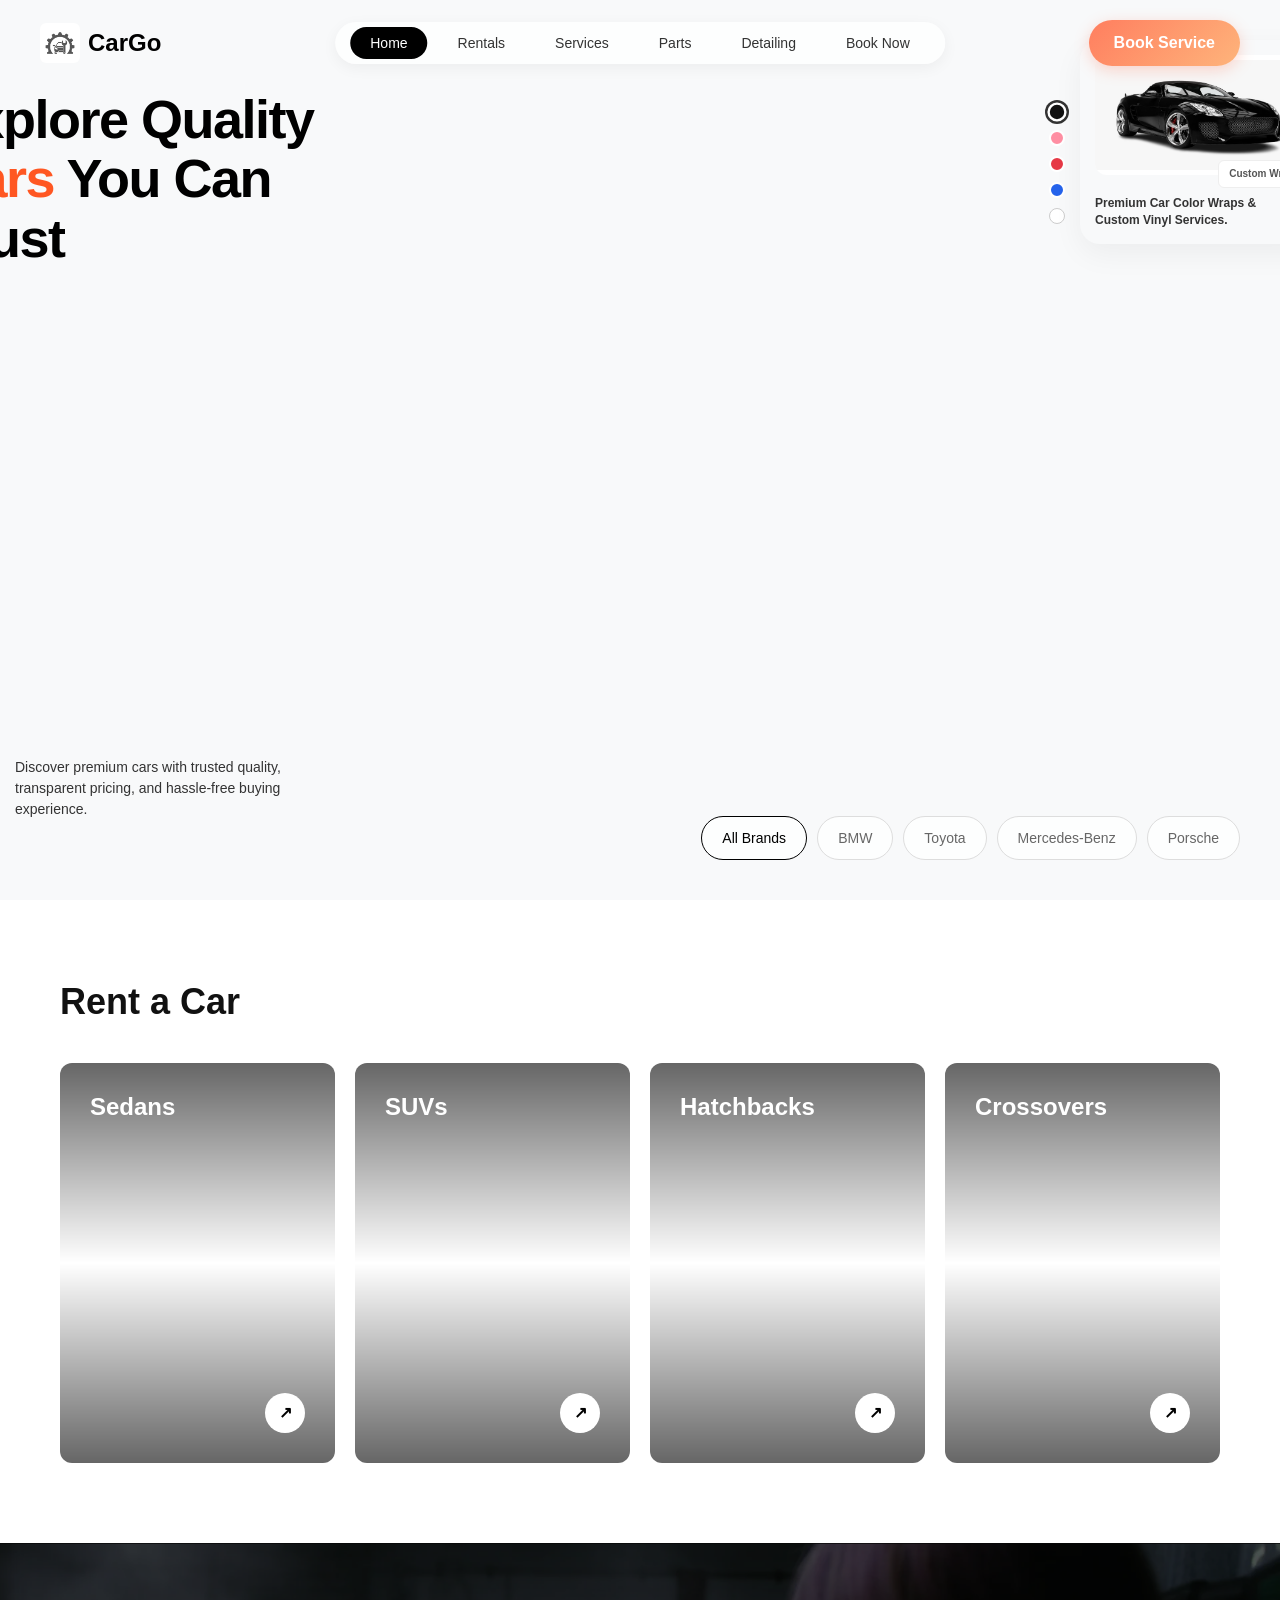
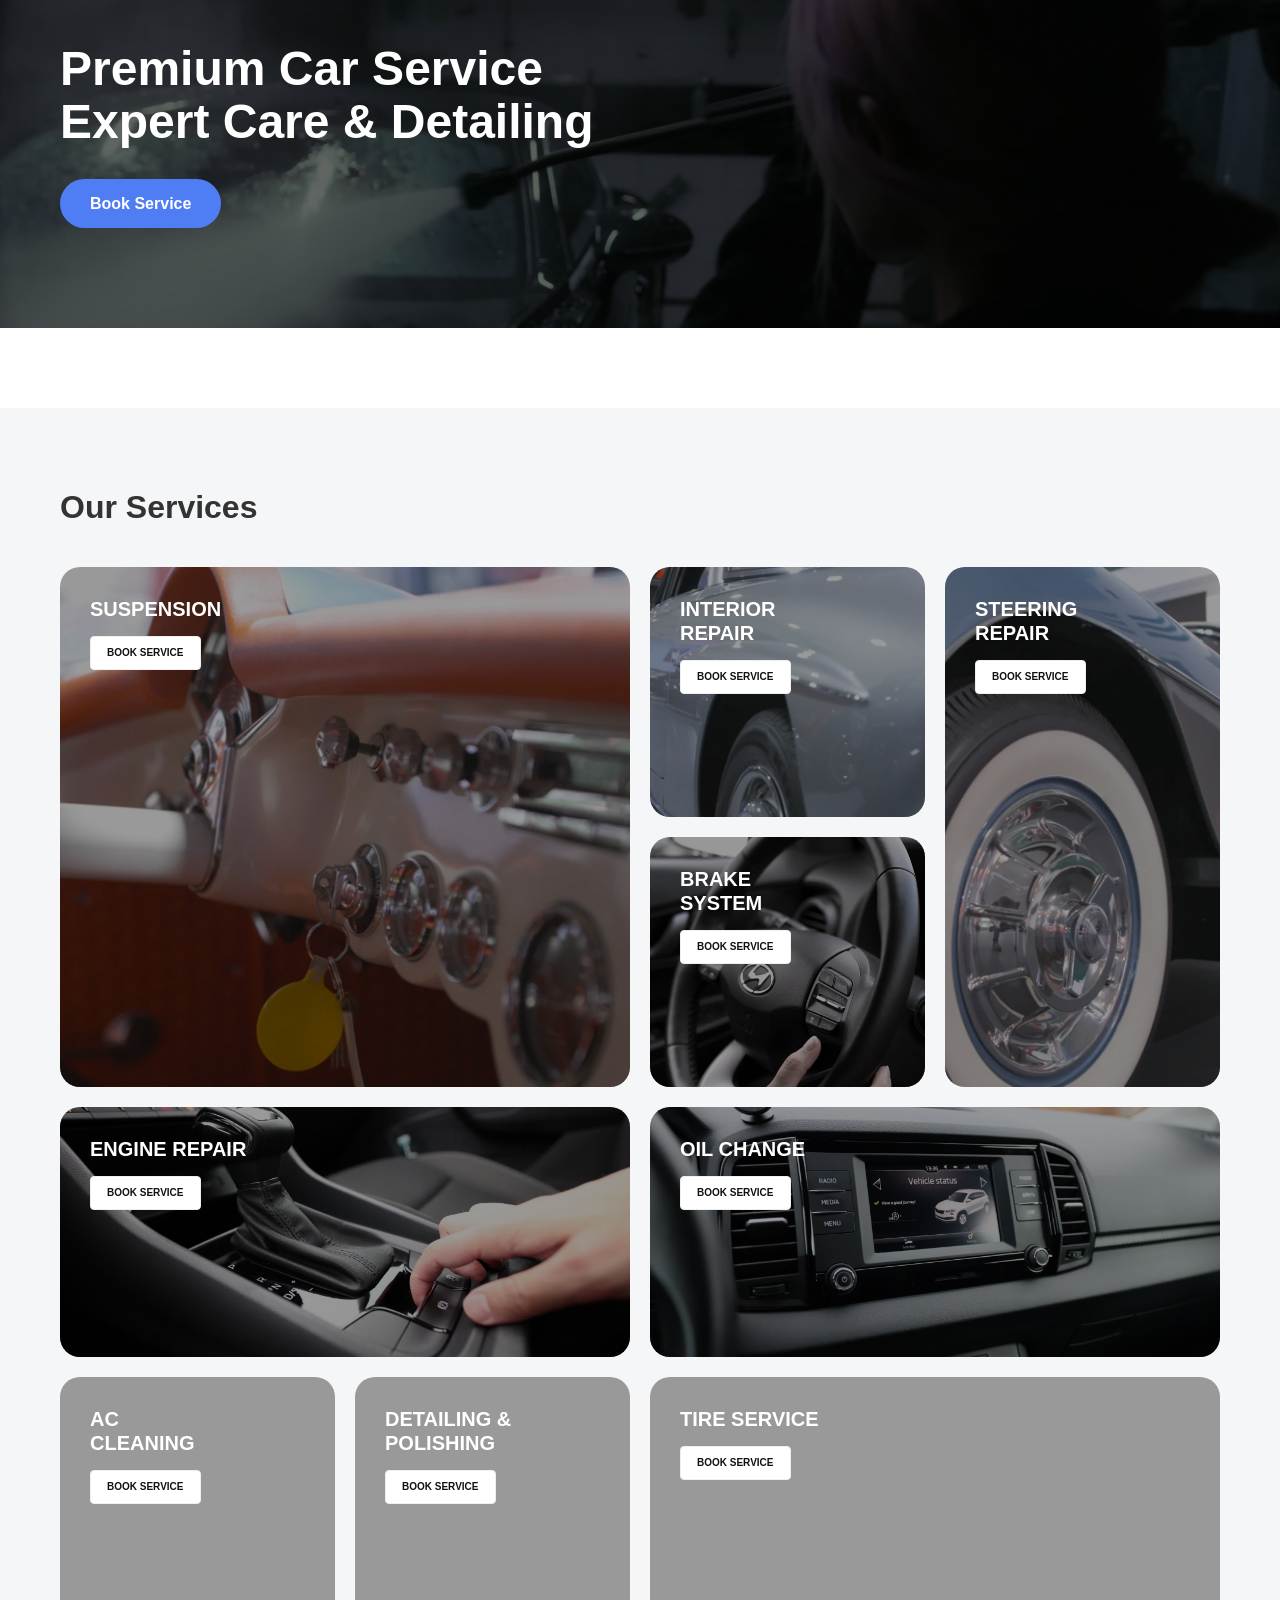
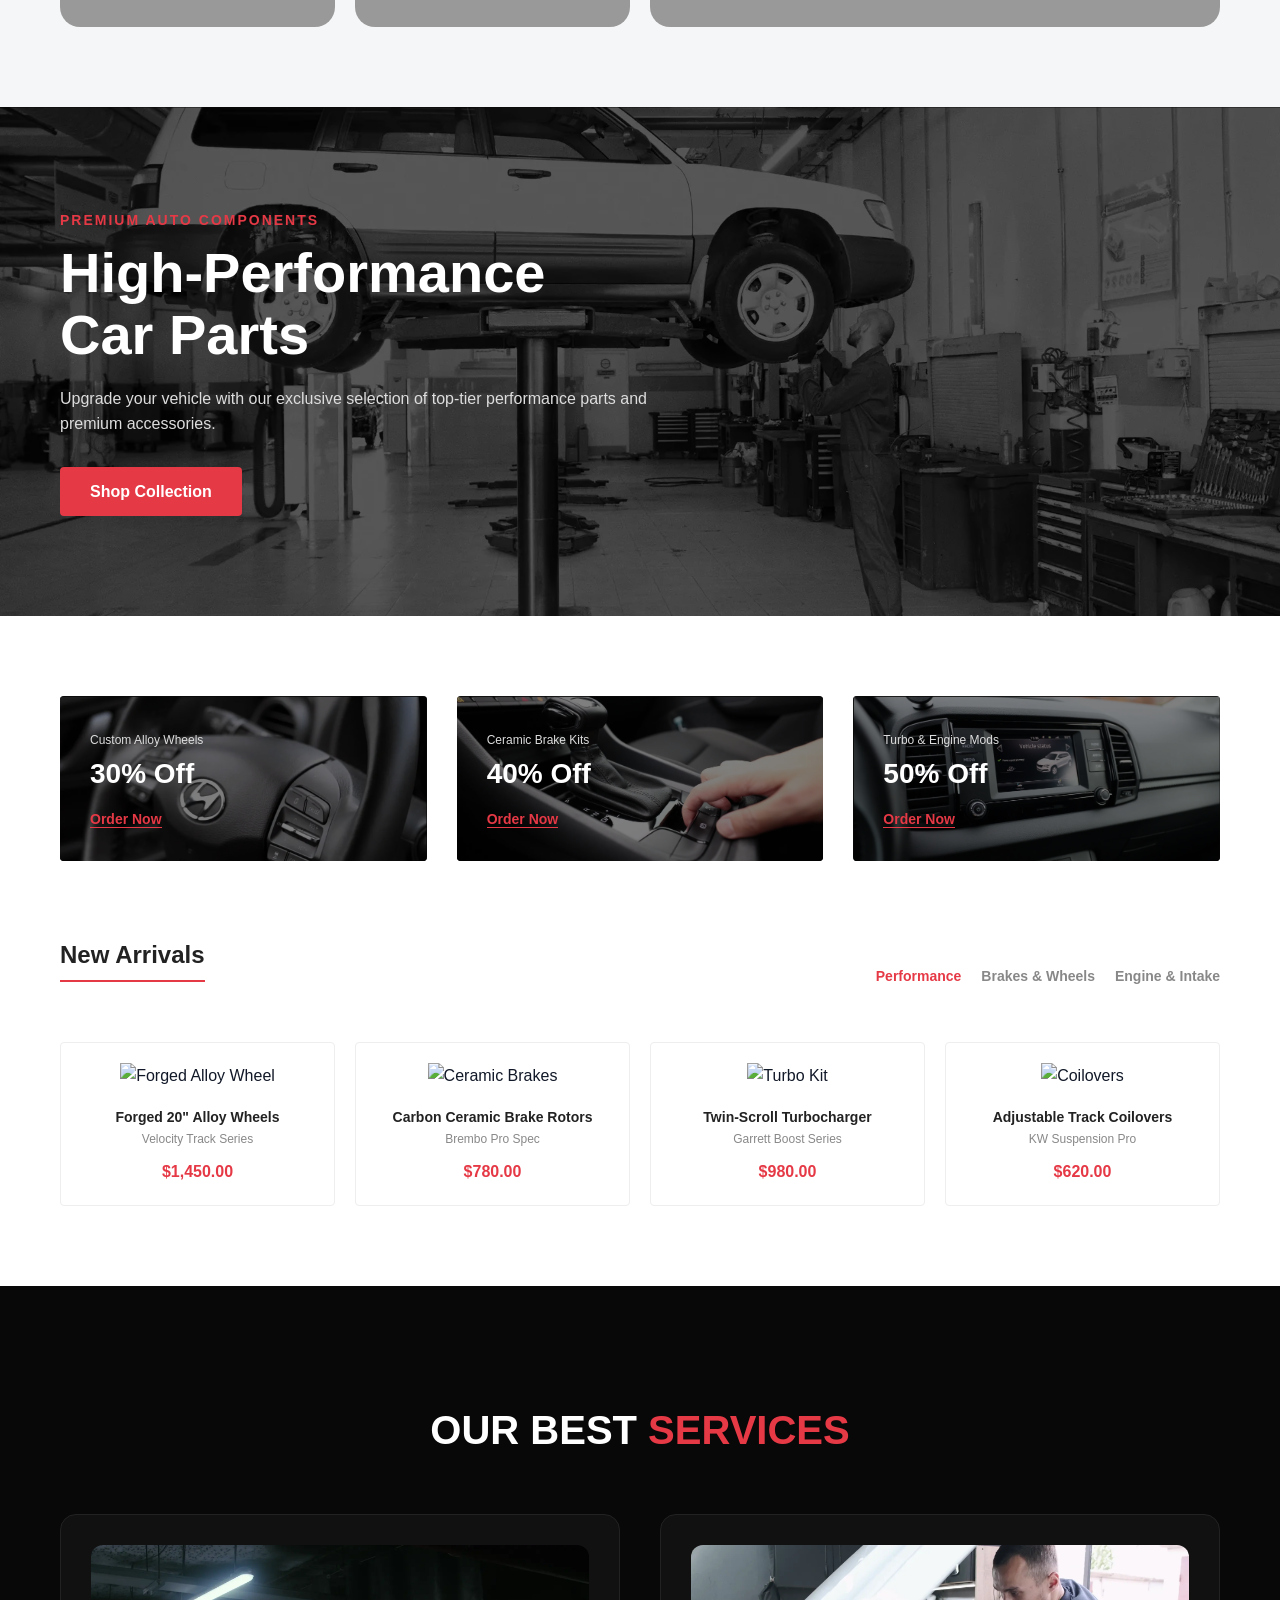
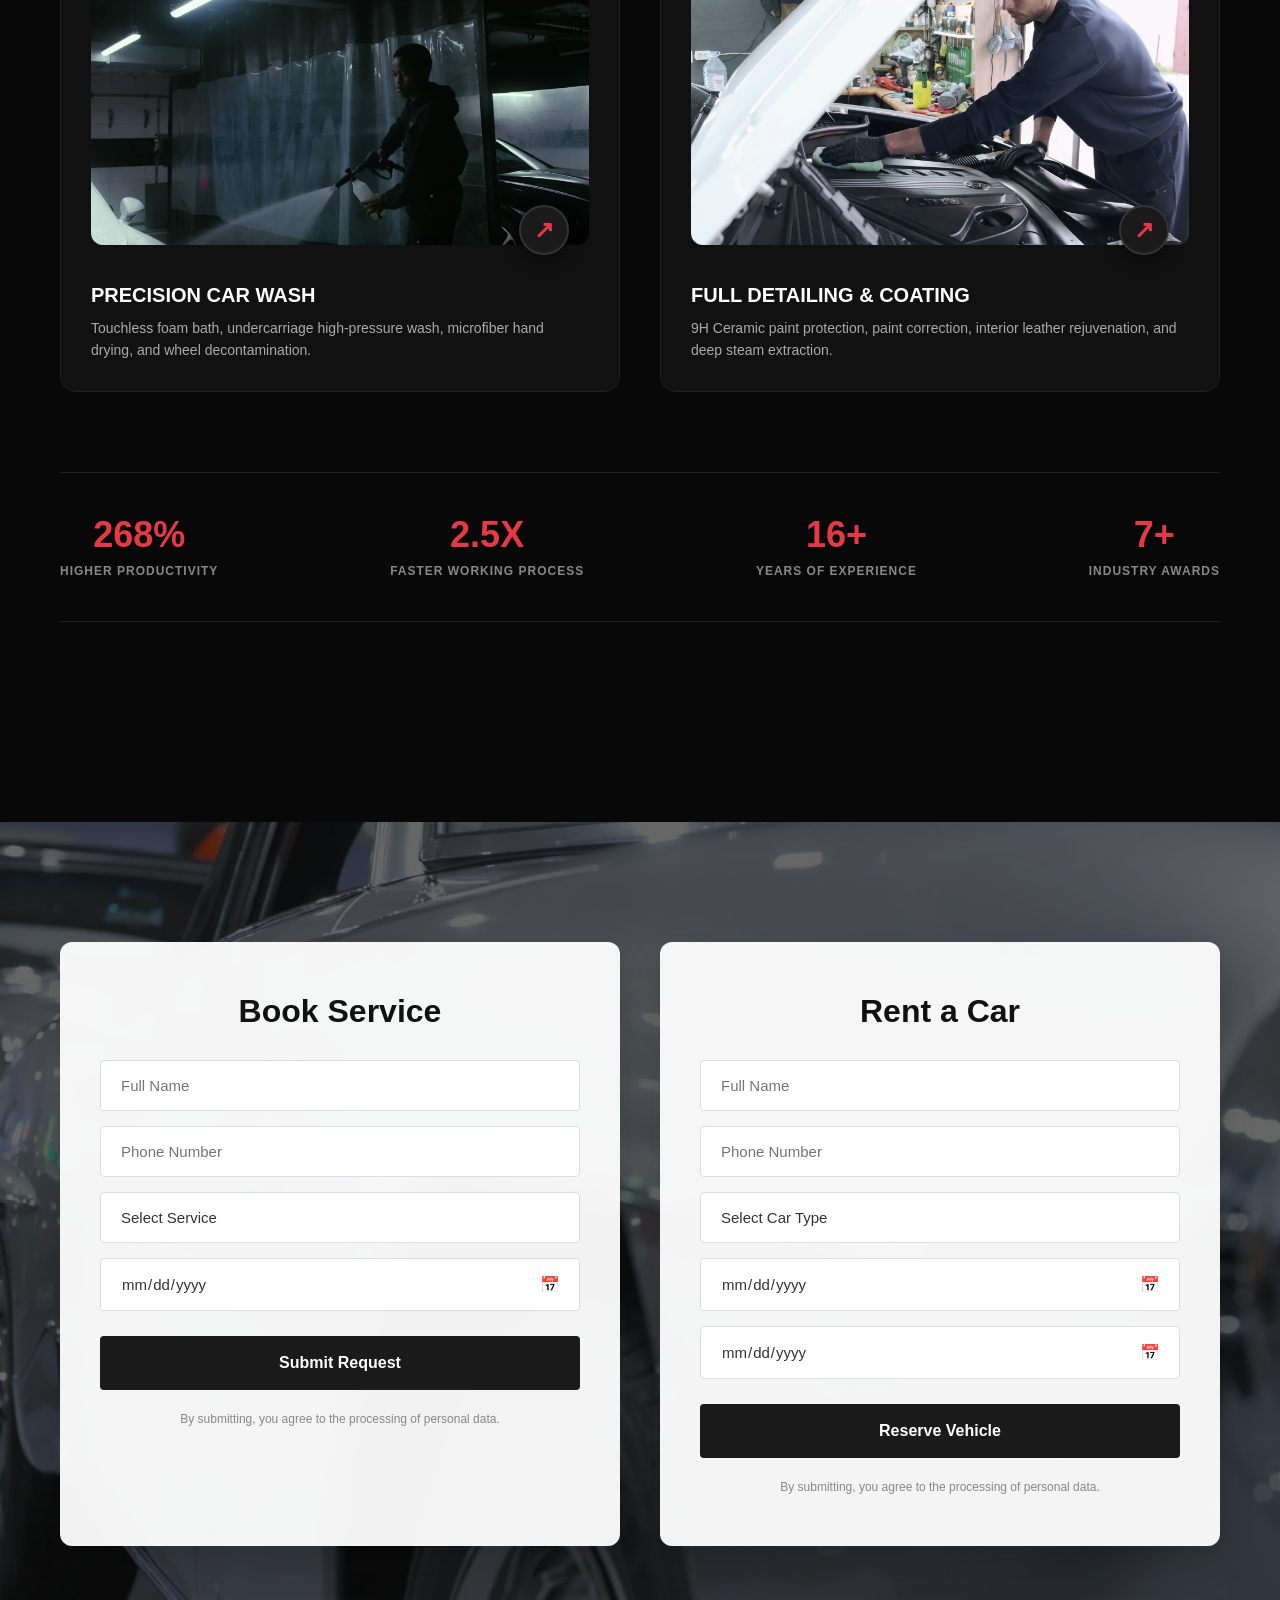
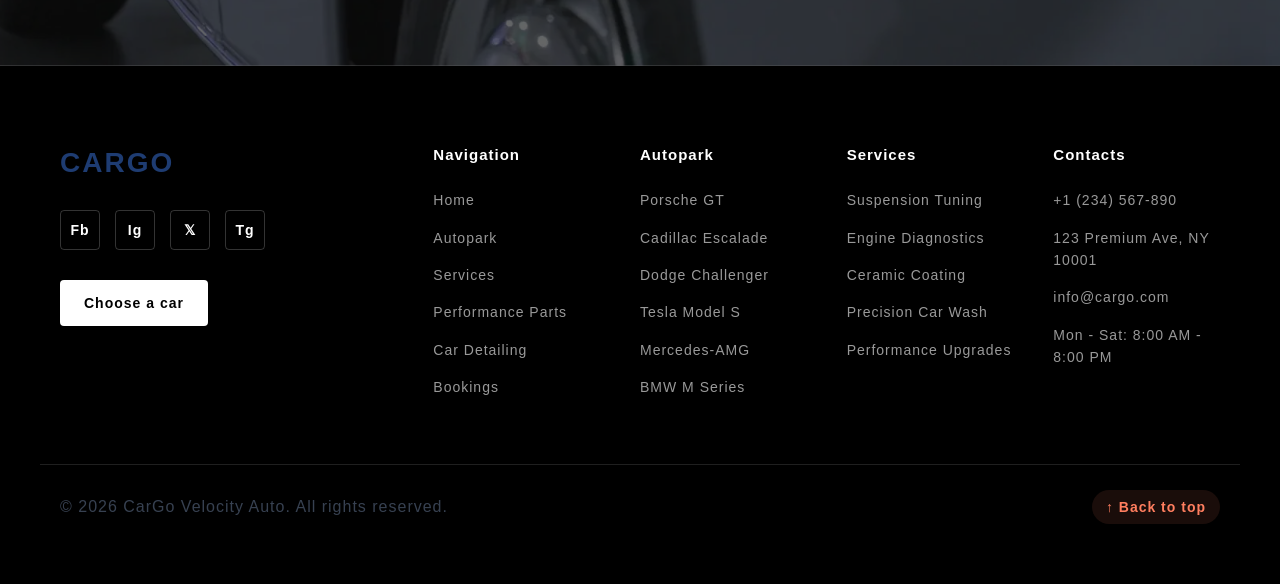
==== commit e32ac132: "Mob Op" ====
--- a/index.html
+++ b/index.html
@@ -3,7 +3,7 @@
 
 <head>
     <meta charset="UTF-8">
-    <meta name="viewport" content="width=device-width, initial-scale=1.0">
+    <meta name="viewport" content="width=device-width, initial-scale=1.0, viewport-fit=cover">
     <title>Velocity Auto | CarGo - Luxury & High Performance Automotive Hub</title>
     <meta name="description" content="Explore Velocity Auto & CarGo: Premium vehicle rentals, precision auto services, performance parts, and custom detailing.">
     
@@ -44,16 +44,32 @@
             <img src="logo.jpg" alt="CarGo Velocity Auto Logo" class="logo-img">
             <span>CarGo</span>
         </a>
-        <ul class="nav-links">
+        <ul class="nav-links" id="nav-links">
+            <li class="mobile-nav-header">
+                <div class="mobile-nav-brand">
+                    <img src="logo.jpg" alt="CarGo Logo" class="mobile-logo-img">
+                    <span>CarGo</span>
+                </div>
+                <button class="mobile-nav-close" id="mobile-nav-close" aria-label="Close navigation">&times;</button>
+            </li>
             <li><a href="#home" class="active">Home</a></li>
             <li><a href="#vehicles">Rentals</a></li>
             <li><a href="#services">Services</a></li>
             <li><a href="#parts">Parts</a></li>
             <li><a href="#care">Detailing</a></li>
             <li><a href="#booking">Book Now</a></li>
+            <li class="mobile-nav-footer">
+                <a href="#booking" class="mobile-btn-contact">Book Service</a>
+            </li>
         </ul>
         <a href="#booking" class="btn-contact">Book Service</a>
+        <button class="mobile-nav-toggle" id="mobile-nav-toggle" aria-label="Toggle navigation menu" aria-expanded="false">
+            <span class="bar"></span>
+            <span class="bar"></span>
+            <span class="bar"></span>
+        </button>
     </nav>
+    <div class="mobile-nav-overlay" id="mobile-nav-overlay"></div>
 
     <!-- Hero Section -->
     <section class="buylix-hero" id="home">
@@ -534,6 +550,10 @@
                 </ul>
             </div>
         </div>
+        <div class="container-1200 footer-bottom-bar">
+            <p>&copy; 2026 CarGo Velocity Auto. All rights reserved.</p>
+            <a href="#home" class="footer-back-to-top" title="Back to top">↑ Back to top</a>
+        </div>
     </footer>
 
     <!-- Main JavaScript Logic -->
--- a/style.css
+++ b/style.css
@@ -3911,6 +3911,14 @@
     box-shadow: 0 4px 15px rgba(255, 126, 95, 0.3);
 }
 
+/* Mobile-only elements hidden on desktop */
+.mobile-nav-toggle,
+.mobile-nav-overlay,
+.mobile-nav-header,
+.mobile-nav-footer {
+    display: none;
+}
+
 /* ===== NEW HERO SECTION (BUYLIX) ===== */
 .buylix-hero {
     position: relative;
@@ -5597,134 +5605,945 @@
     color: #fff;
 }
 
-/* Responsive basics */
+/* ======================================================== */
+/*   PROFESSIONAL MOBILE-FIRST RESPONSIVE OPTIMIZATIONS      */
+/* ======================================================== */
+
+/* --- Mobile Navigation Base Styles --- */
+.mobile-nav-toggle {
+    display: none;
+    flex-direction: column;
+    justify-content: center;
+    align-items: center;
+    gap: 5px;
+    width: 44px;
+    height: 44px;
+    background: rgba(255, 255, 255, 0.9);
+    border: 1px solid rgba(0, 0, 0, 0.1);
+    border-radius: 10px;
+    cursor: pointer;
+    padding: 10px;
+    z-index: 10001;
+    transition: all 0.25s ease;
+    box-shadow: 0 4px 12px rgba(0, 0, 0, 0.08);
+}
+
+.mobile-nav-toggle .bar {
+    width: 22px;
+    height: 2px;
+    background-color: #111;
+    border-radius: 2px;
+    transition: all 0.3s cubic-bezier(0.16, 1, 0.3, 1);
+}
+
+.mobile-nav-toggle.open .bar:nth-child(1) {
+    transform: translateY(7px) rotate(45deg);
+}
+
+.mobile-nav-toggle.open .bar:nth-child(2) {
+    opacity: 0;
+    transform: scaleX(0);
+}
+
+.mobile-nav-toggle.open .bar:nth-child(3) {
+    transform: translateY(-7px) rotate(-45deg);
+}
+
+.mobile-nav-overlay {
+    display: none;
+    position: fixed;
+    top: 0;
+    left: 0;
+    width: 100vw;
+    height: 100vh;
+    background: rgba(0, 0, 0, 0.65);
+    backdrop-filter: blur(6px);
+    -webkit-backdrop-filter: blur(6px);
+    z-index: 9998;
+    opacity: 0;
+    pointer-events: none;
+    transition: opacity 0.3s ease;
+}
+
+.mobile-nav-overlay.mobile-active {
+    opacity: 1;
+    pointer-events: auto;
+}
+
+.footer-bottom-bar {
+    display: flex;
+    justify-content: space-between;
+    align-items: center;
+    margin-top: 50px;
+    padding-top: 25px;
+    border-top: 1px solid rgba(255, 255, 255, 0.12);
+    color: #888;
+    font-size: 14px;
+}
+
+.footer-back-to-top {
+    color: #ff7e5f;
+    font-weight: 600;
+    text-decoration: none;
+    display: inline-flex;
+    align-items: center;
+    gap: 6px;
+    padding: 6px 14px;
+    border-radius: 20px;
+    background: rgba(255, 126, 95, 0.1);
+    transition: all 0.25s ease;
+}
+
+.footer-back-to-top:hover {
+    background: rgba(255, 126, 95, 0.2);
+    color: #fff;
+}
+
+/* ======================================================== */
+/* 1. TABLET & SMALL LAPTOP BREAKPOINT (<= 1024px)          */
+/* ======================================================== */
+@media (max-width: 1024px) {
+    .container-1200 {
+        padding: 0 24px;
+    }
+
+    .hero-content-wrapper {
+        padding: 0 24px;
+    }
+
+    .hero-main-title {
+        margin-left: 0;
+        margin-top: 0;
+    }
+
+    .hero-main-title h1 {
+        font-size: 46px;
+    }
+
+    .product-card-wrapper {
+        transform: translate(0, -20px);
+    }
+
+    .discover-box {
+        transform: translate(0, 0);
+    }
+
+    .hero-bottom-elements {
+        padding-left: 0;
+    }
+
+    .social-sidebar {
+        right: 15px;
+    }
+
+    .d1-category-grid,
+    .d1-trend-grid,
+    .d3-arrivals-grid {
+        grid-template-columns: repeat(2, 1fr);
+        gap: 20px;
+    }
+
+    .d2-bento-grid {
+        grid-template-columns: repeat(2, 1fr);
+        grid-auto-rows: 230px;
+    }
+
+    .d3-discount-grid {
+        grid-template-columns: repeat(2, 1fr);
+    }
+
+    .footer-grid {
+        grid-template-columns: repeat(2, 1fr);
+        gap: 30px;
+    }
+}
+
+/* ======================================================== */
+/* 2. TABLET PORTRAIT & MOBILE BREAKPOINT (<= 992px)        */
+/* ======================================================== */
 @media (max-width: 992px) {
+    /* Prevent any horizontal screen overflow */
+    html, body {
+        overflow-x: hidden;
+        width: 100%;
+        position: relative;
+    }
+
+    /* Navbar Mobile Transformation */
     .buylix-navbar {
-        padding: 15px 20px;
-    }
-
-    .buylix-navbar .nav-links {
-        position: static;
-        transform: none;
-        gap: 5px;
-        padding: 4px 10px;
-    }
-
-    .buylix-navbar .nav-links a {
-        padding: 6px 12px;
-        font-size: 13px;
+        position: fixed;
+        top: 0;
+        left: 0;
+        width: 100%;
+        padding: 14px 20px;
+        background: rgba(17, 17, 17, 0.92);
+        backdrop-filter: blur(15px);
+        -webkit-backdrop-filter: blur(15px);
+        box-shadow: 0 4px 20px rgba(0, 0, 0, 0.3);
+        z-index: 9999;
+    }
+
+    .buylix-navbar .logo {
+        color: #fff;
     }
 
     .buylix-navbar .btn-contact {
         display: none;
+    }
+
+    .mobile-nav-toggle {
+        display: flex;
+    }
+
+    .mobile-nav-overlay {
+        display: block;
+    }
+
+    /* Mobile Drawer */
+    .buylix-navbar .nav-links {
+        display: none !important;
+        position: fixed;
+        top: 0;
+        right: 0;
+        width: min(320px, 86vw);
+        height: 100vh;
+        height: 100dvh;
+        background: #111113;
+        padding: 24px 20px 30px;
+        flex-direction: column;
+        align-items: stretch;
+        gap: 6px;
+        border-radius: 0;
+        box-shadow: -10px 0 35px rgba(0, 0, 0, 0.7);
+        z-index: 10000;
+        border-left: 1px solid rgba(255, 255, 255, 0.08);
+        overflow-y: auto;
+        left: auto;
+    }
+
+    .buylix-navbar .nav-links.mobile-active {
+        display: flex !important;
+        animation: drawerSlideIn 0.3s cubic-bezier(0.16, 1, 0.3, 1) forwards;
+    }
+
+    @keyframes drawerSlideIn {
+        from {
+            transform: translateX(100%);
+            opacity: 0;
+        }
+        to {
+            transform: translateX(0);
+            opacity: 1;
+        }
+    }
+
+    .mobile-nav-header {
+        display: flex !important;
+        justify-content: space-between;
+        align-items: center;
+        padding-bottom: 20px;
+        margin-bottom: 15px;
+        border-bottom: 1px solid rgba(255, 255, 255, 0.1);
+    }
+
+    .mobile-nav-brand {
+        display: flex;
+        align-items: center;
+        gap: 10px;
+        color: #fff;
+        font-size: 20px;
+        font-weight: 700;
+    }
+
+    .mobile-logo-img {
+        width: 32px;
+        height: 32px;
+        border-radius: 6px;
+        object-fit: cover;
+    }
+
+    .mobile-nav-close {
+        width: 38px;
+        height: 38px;
+        background: rgba(255, 255, 255, 0.08);
+        border: none;
+        border-radius: 50%;
+        color: #fff;
+        font-size: 24px;
+        display: flex;
+        align-items: center;
+        justify-content: center;
+        cursor: pointer;
+        transition: all 0.2s;
+    }
+
+    .mobile-nav-close:hover {
+        background: rgba(255, 255, 255, 0.18);
+    }
+
+    .buylix-navbar .nav-links li {
+        width: 100%;
+        list-style: none;
+    }
+
+    .buylix-navbar .nav-links a {
+        display: flex;
+        align-items: center;
+        width: 100%;
+        padding: 13px 16px;
+        font-size: 15px;
+        font-weight: 600;
+        color: #ccc;
+        border-radius: 10px;
+        text-decoration: none;
+        transition: all 0.2s;
+        min-height: 48px;
+    }
+
+    .buylix-navbar .nav-links a:hover,
+    .buylix-navbar .nav-links a.active {
+        background: rgba(255, 255, 255, 0.12);
+        color: #fff;
+    }
+
+    .buylix-navbar .nav-links a.active {
+        border-left: 3px solid #ff7e5f;
+    }
+
+    .mobile-nav-footer {
+        display: block !important;
+        margin-top: auto;
+        padding-top: 20px;
+        border-top: 1px solid rgba(255, 255, 255, 0.1);
+    }
+
+    .mobile-btn-contact {
+        background: linear-gradient(135deg, #ff7e5f, #feb47b) !important;
+        color: #fff !important;
+        font-weight: 700 !important;
+        text-align: center;
+        justify-content: center !important;
+        border-radius: 30px !important;
+        box-shadow: 0 4px 15px rgba(255, 126, 95, 0.35);
+        min-height: 50px !important;
+    }
+
+    /* Hero Section Mobile Adaptation */
+    .buylix-hero {
+        height: auto;
+        min-height: 100svh;
+        padding-top: 90px;
+        padding-bottom: 30px;
+        overflow: hidden;
+    }
+
+    .hero-video-overlay {
+        background: linear-gradient(180deg, rgba(0, 0, 0, 0.5) 0%, rgba(0, 0, 0, 0.2) 40%, rgba(0, 0, 0, 0.75) 100%);
+    }
+
+    .hero-content-wrapper {
+        padding: 0 16px;
+        gap: 22px;
+        height: auto;
+        max-width: 100%;
+        overflow-x: hidden;
     }
 
     .hero-top-elements {
         flex-direction: column;
         align-items: flex-start;
+        gap: 20px;
+        margin-top: 15px;
+        width: 100%;
+        max-width: 100%;
     }
 
     .hero-main-title {
-        margin-left: 0;
-        margin-top: 0;
+        margin: 0;
+        max-width: 100%;
+        width: 100%;
+    }
+
+    .hero-main-title h1 {
+        font-size: clamp(32px, 8vw, 42px);
+        line-height: 1.15;
+        color: #fff;
+        text-shadow: 0 2px 10px rgba(0, 0, 0, 0.6);
+        word-break: normal;
+        overflow-wrap: break-word;
     }
 
     .product-card-wrapper {
         transform: none;
-        margin-top: 20px;
-    }
-
-    .social-sidebar {
-        display: none;
-    }
-
-    .hero-bottom-elements {
-        padding-left: 0;
+        margin-top: 0;
+        width: 100%;
+        max-width: 320px;
+        align-self: flex-start;
         flex-direction: column;
         align-items: flex-start;
-        gap: 20px;
+        gap: 12px;
+    }
+
+    .vertical-color-selector {
+        flex-direction: row;
+        gap: 12px;
+        margin-bottom: 0;
+        padding: 6px 10px;
+        background: rgba(0, 0, 0, 0.4);
+        border-radius: 20px;
+        backdrop-filter: blur(6px);
+    }
+
+    .vertical-color-selector .color-circle {
+        width: 22px;
+        height: 22px;
+    }
+
+    .product-color-card {
+        width: 100%;
+        border-radius: 16px;
+        box-shadow: 0 10px 30px rgba(0, 0, 0, 0.25);
+    }
+
+    .social-sidebar {
+        position: static;
+        flex-direction: row;
+        gap: 12px;
+        margin-top: 5px;
+        margin-bottom: 5px;
+    }
+
+    .social-btn {
+        width: 44px;
+        height: 44px;
+        font-size: 15px;
+    }
+
+    .hero-bottom-elements {
+        padding: 0;
+        margin-top: 10px;
+        flex-direction: column;
+        align-items: stretch;
+        gap: 18px;
+        width: 100%;
+        max-width: 100%;
+        overflow: hidden;
     }
 
     .discover-box {
         transform: none;
+        max-width: 100%;
+        width: 100%;
+        background: rgba(255, 255, 255, 0.94);
+        backdrop-filter: blur(10px);
+        padding: 14px 18px;
+        border-radius: 14px;
+        box-shadow: 0 8px 24px rgba(0, 0, 0, 0.15);
     }
 
     .car-brands {
-        flex-wrap: wrap;
-    }
-
-    .d1-category-grid,
-    .d1-trend-grid,
-    .d2-bento-grid,
+        margin: 0;
+        width: 100%;
+        max-width: 100%;
+        overflow-x: auto;
+        overflow-y: hidden;
+        display: flex;
+        gap: 8px;
+        padding-bottom: 6px;
+        -webkit-overflow-scrolling: touch;
+        scrollbar-width: none;
+    }
+
+    .car-brands::-webkit-scrollbar {
+        display: none;
+    }
+
+    .brand-badge {
+        flex-shrink: 0;
+        padding: 9px 18px;
+        font-size: 13px;
+        font-weight: 600;
+        min-height: 42px;
+        display: inline-flex;
+        align-items: center;
+    }
+
+    /* Section 1: Vehicles & Rentals */
+    .d1-vehicles-section {
+        padding: 60px 0;
+    }
+
+    .d1-title {
+        font-size: clamp(26px, 6vw, 32px);
+        margin-bottom: 24px;
+    }
+
+    .d1-category-grid {
+        grid-template-columns: repeat(2, 1fr);
+        gap: 16px;
+        margin-bottom: 50px;
+    }
+
+    .d1-cat-card {
+        height: 280px;
+        padding: 22px;
+        border-radius: 14px;
+    }
+
+    .d1-cat-card h3 {
+        font-size: 20px;
+    }
+
+    .d1-arrow-btn {
+        width: 44px;
+        height: 44px;
+        font-size: 18px;
+    }
+
+    .d1-service-banner {
+        padding: 60px 0;
+    }
+
+    .d1-service-content {
+        flex-direction: column;
+        text-align: center;
+        gap: 24px;
+    }
+
+    .d1-service-left h2 {
+        font-size: clamp(26px, 6vw, 36px);
+        margin-bottom: 20px;
+    }
+
+    .d1-service-btn {
+        min-height: 48px;
+        padding: 12px 30px;
+        display: inline-flex;
+        align-items: center;
+        justify-content: center;
+    }
+
+    /* Section 2: Services Bento Grid */
+    .d2-services-section {
+        padding: 60px 0;
+    }
+
+    .d2-title {
+        font-size: clamp(26px, 6vw, 32px);
+        margin-bottom: 24px;
+    }
+
+    .d2-bento-grid {
+        grid-template-columns: repeat(2, 1fr);
+        grid-auto-rows: minmax(180px, auto);
+        gap: 14px;
+    }
+
+    .d2-span-2x2 {
+        grid-column: span 2 !important;
+        grid-row: span 1 !important;
+        min-height: 220px;
+    }
+
+    .d2-span-col-2 {
+        grid-column: span 2 !important;
+        min-height: 180px;
+    }
+
+    .d2-span-row-2 {
+        grid-row: span 1 !important;
+        min-height: 180px;
+    }
+
+    .d2-bento-card {
+        padding: 22px 18px;
+        border-radius: 14px;
+    }
+
+    .d2-content h3 {
+        max-width: 100% !important;
+        font-size: clamp(16px, 4.5vw, 20px);
+        margin-bottom: 12px;
+    }
+
+    .d2-btn-light {
+        font-size: 12px;
+        padding: 9px 16px;
+        min-height: 40px;
+        display: inline-flex;
+        align-items: center;
+    }
+
+    /* Section 3: Car Parts */
+    .d3-parts-section {
+        padding-bottom: 60px;
+    }
+
+    .d3-parts-hero {
+        padding: 60px 0;
+        margin-bottom: 40px;
+    }
+
+    .d3-hero-left h2 {
+        font-size: clamp(30px, 7vw, 44px);
+        margin: 8px 0 16px;
+    }
+
+    .d3-shop-btn {
+        min-height: 48px;
+        padding: 12px 28px;
+        display: inline-flex;
+        align-items: center;
+        justify-content: center;
+    }
+
+    .d3-discount-grid {
+        grid-template-columns: repeat(2, 1fr);
+        gap: 16px;
+        margin-bottom: 40px;
+    }
+
+    .d3-discount-card {
+        padding: 24px 20px;
+        border-radius: 12px;
+        min-height: 160px;
+    }
+
+    .d3-discount-card h4 {
+        font-size: 24px;
+        margin: 4px 0 10px;
+    }
+
+    .d3-arrivals-header {
+        flex-direction: column;
+        align-items: flex-start;
+        gap: 14px;
+        margin-bottom: 24px;
+    }
+
+    .d3-tabs {
+        width: 100%;
+        overflow-x: auto;
+        gap: 8px;
+        padding-bottom: 4px;
+        -webkit-overflow-scrolling: touch;
+        scrollbar-width: none;
+    }
+
+    .d3-tabs::-webkit-scrollbar {
+        display: none;
+    }
+
+    .d3-tabs a {
+        flex-shrink: 0;
+        padding: 8px 16px;
+        border-radius: 20px;
+        background: #f1f3f5;
+        min-height: 40px;
+        display: inline-flex;
+        align-items: center;
+        font-size: 13px;
+    }
+
+    .d3-tabs a.active {
+        background: #111;
+        color: #fff;
+    }
+
     .d3-arrivals-grid {
         grid-template-columns: repeat(2, 1fr);
-    }
-    
+        gap: 14px;
+    }
+
+    .d3-product-card {
+        padding: 16px 12px;
+        border-radius: 12px;
+    }
+
+    .d3-product-card img {
+        height: 140px;
+        margin-bottom: 12px;
+    }
+
+    /* Section 4: Car Wash & Detailing */
+    .d4-wash-section {
+        padding: 60px 0;
+    }
+
+    .d4-title {
+        font-size: clamp(26px, 6vw, 36px);
+        margin: 0 0 36px;
+    }
+
+    .d4-services-grid {
+        grid-template-columns: 1fr;
+        gap: 24px;
+        margin-bottom: 40px;
+    }
+
+    .d4-service-card {
+        padding: 22px;
+        border-radius: 14px;
+    }
+
+    .d4-service-card img,
+    .d4-service-card .d4-service-media {
+        height: 220px;
+        border-radius: 10px;
+        margin-bottom: 18px;
+    }
+
+    .d4-arrow {
+        position: absolute;
+        top: auto;
+        bottom: 20px;
+        right: 20px;
+        width: 44px;
+        height: 44px;
+        font-size: 20px;
+    }
+
+    .d4-stats-row {
+        display: grid;
+        grid-template-columns: repeat(2, 1fr);
+        gap: 20px;
+        padding: 28px 0;
+        margin-bottom: 40px;
+    }
+
+    .d4-stat h3 {
+        font-size: clamp(28px, 6.5vw, 36px);
+    }
+
+    /* Section 5: Booking Forms */
+    .booking-section {
+        padding: 60px 0;
+    }
+
     .booking-container {
         grid-template-columns: 1fr;
-    }
-    
+        gap: 30px;
+        padding: 0 16px;
+    }
+
+    .booking-card {
+        padding: 30px 20px;
+        border-radius: 16px;
+    }
+
+    .booking-card h2 {
+        font-size: 26px;
+        margin-bottom: 22px;
+    }
+
+    .booking-form input,
+    .booking-select {
+        font-size: 16px !important;
+        padding: 13px 16px;
+        min-height: 48px;
+        border-radius: 8px;
+    }
+
+    .booking-submit {
+        min-height: 50px;
+        font-size: 16px;
+        border-radius: 8px;
+        cursor: pointer;
+    }
+
+    /* Section 6: Footer */
+    .premium-footer {
+        padding: 60px 0 30px;
+    }
+
     .footer-grid {
         grid-template-columns: repeat(2, 1fr);
-    }
-
-    .d1-benefits-grid,
-    .d3-discount-grid {
-        grid-template-columns: repeat(2, 1fr);
-    }
-
-    .d1-tesla-content,
-    .d3-hero-content,
-    .d4-row-content,
-    .d4-testimonial {
+        gap: 30px;
+        padding: 0 16px;
+    }
+
+    .footer-brand {
+        grid-column: span 2;
+        align-items: center;
+        text-align: center;
+        margin-bottom: 10px;
+    }
+
+    .social-icons {
+        justify-content: center;
+    }
+
+    .social-icons a {
+        width: 44px;
+        height: 44px;
+    }
+
+    .footer-btn {
+        width: 100%;
+        max-width: 240px;
+        min-height: 46px;
+        display: inline-flex;
+        align-items: center;
+        justify-content: center;
+    }
+
+    .footer-bottom-bar {
         flex-direction: column;
+        gap: 12px;
         text-align: center;
-    }
-
-    .d1-tesla-img,
-    .d3-hero-img {
-        position: static;
-        transform: none;
-        width: 100%;
-        margin: 30px 0;
-    }
-
-    .d4-stats-row {
-        flex-wrap: wrap;
-        gap: 20px;
-        justify-content: center;
-    }
-
-    .d2-bento-card {
-        grid-column: span 1 !important;
-        grid-row: span 1 !important;
-    }
-}
-
-@media (max-width: 768px) {
-    .buylix-navbar .nav-links {
-        display: none;
-    }
-
-    .hero-main-title h1 {
-        font-size: 38px;
-    }
-
-    .d1-category-grid,
-    .d1-trend-grid,
-    .d2-bento-grid,
-    .d3-arrivals-grid,
-    .d1-benefits-grid,
-    .d3-category-grid,
+        padding: 20px 16px 0;
+    }
+}
+
+/* ======================================================== */
+/* 3. COMPACT SMARTPHONE BREAKPOINT (<= 640px)              */
+/* ======================================================== */
+@media (max-width: 640px) {
+    .container-1200 {
+        padding: 0 16px;
+    }
+
+    .d1-category-grid {
+        grid-template-columns: 1fr;
+        gap: 14px;
+    }
+
+    .d1-cat-card {
+        height: 220px;
+    }
+
     .d3-discount-grid {
         grid-template-columns: 1fr;
-    }
-
-    .d4-services-grid {
-        grid-template-columns: 1fr;
-    }
-    
+        gap: 14px;
+    }
+
+    .d3-discount-card {
+        min-height: 140px;
+    }
+}
+
+/* ======================================================== */
+/* 4. MODERN MOBILE SCREENS (360px - 480px)                 */
+/* ======================================================== */
+@media (max-width: 480px) {
+    .buylix-navbar {
+        padding: 12px 16px;
+    }
+
+    .hero-content-wrapper {
+        padding: 0 16px;
+    }
+
+    .hero-main-title h1 {
+        font-size: clamp(28px, 8.5vw, 36px);
+    }
+
+    .product-color-card {
+        padding: 12px;
+    }
+
+    .card-img-container {
+        height: 100px;
+    }
+
+    .d2-bento-grid {
+        grid-template-columns: 1fr 1fr;
+        gap: 10px;
+    }
+
+    .d2-bento-card {
+        padding: 16px 12px;
+    }
+
+    .d2-content h3 {
+        font-size: 14px;
+    }
+
+    .d2-btn-light {
+        font-size: 10px;
+        padding: 7px 10px;
+    }
+
+    .d3-arrivals-grid {
+        gap: 10px;
+    }
+
+    .d3-product-card {
+        padding: 12px 8px;
+    }
+
+    .d3-product-card img {
+        height: 110px;
+    }
+
+    .d3-product-card h4 {
+        font-size: 12px;
+    }
+
+    .d3-price {
+        font-size: 14px;
+    }
+
+    .booking-card {
+        padding: 24px 14px;
+    }
+
     .footer-grid {
         grid-template-columns: 1fr;
+        gap: 24px;
+    }
+
+    .footer-brand {
+        grid-column: span 1;
+    }
+
+    .footer-nav {
+        text-align: center;
+    }
+}
+
+/* ======================================================== */
+/* 5. ULTRA-COMPACT MOBILE BREAKPOINT (<= 360px)            */
+/* ======================================================== */
+@media (max-width: 360px) {
+    .container-1200 {
+        padding: 0 12px;
+    }
+
+    .hero-main-title h1 {
+        font-size: 26px;
+    }
+
+    .d2-bento-grid {
+        grid-template-columns: 1fr;
+    }
+
+    .d2-span-2x2,
+    .d2-span-col-2,
+    .d2-span-row-2 {
+        grid-column: span 1 !important;
+    }
+
+    .d3-arrivals-grid {
+        grid-template-columns: 1fr;
+    }
+
+    .d4-stats-row {
+        grid-template-columns: 1fr;
+        gap: 16px;
+    }
+}
+
+/* ======================================================== */
+/* 6. ACCESSIBILITY: REDUCED MOTION PREFERENCE              */
+/* ======================================================== */
+@media (prefers-reduced-motion: reduce) {
+    *,
+    *::before,
+    *::after {
+        animation-duration: 0.01ms !important;
+        animation-iteration-count: 1 !important;
+        transition-duration: 0.01ms !important;
+        scroll-behavior: auto !important;
     }
 }
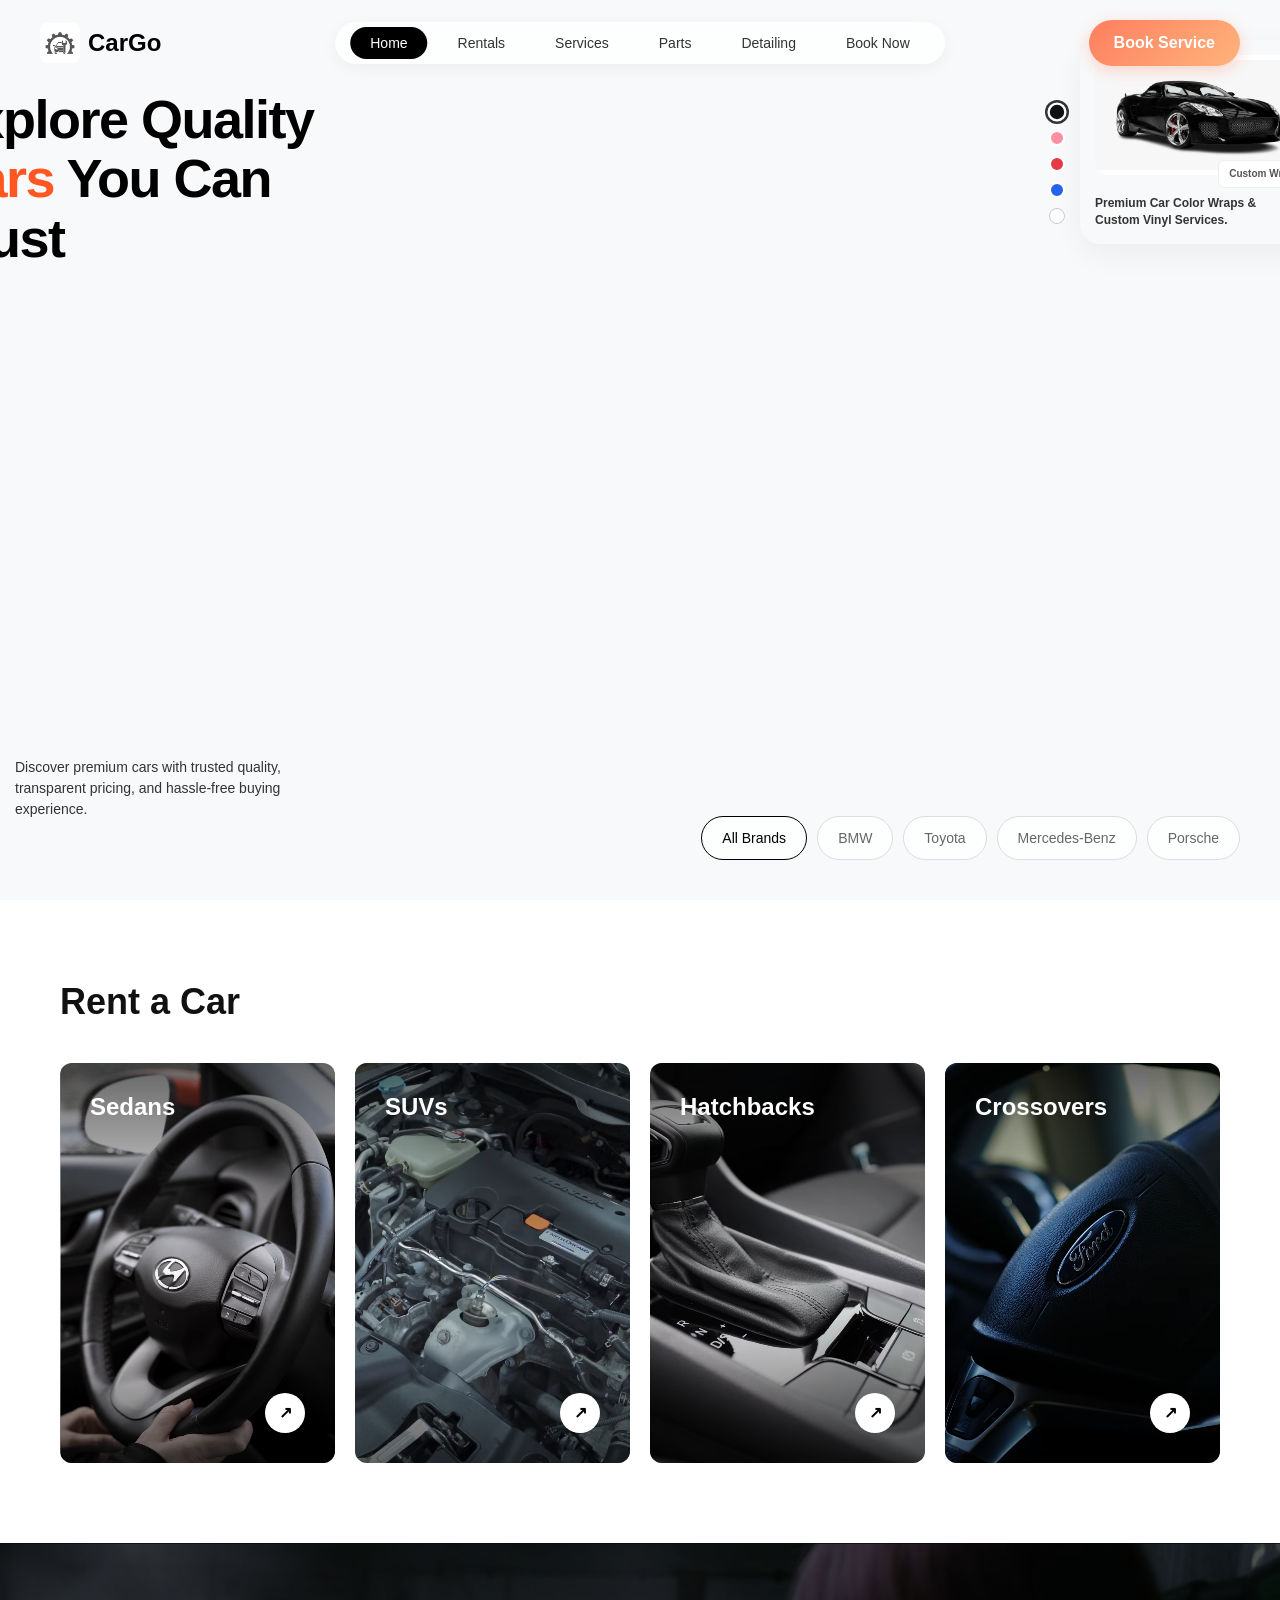
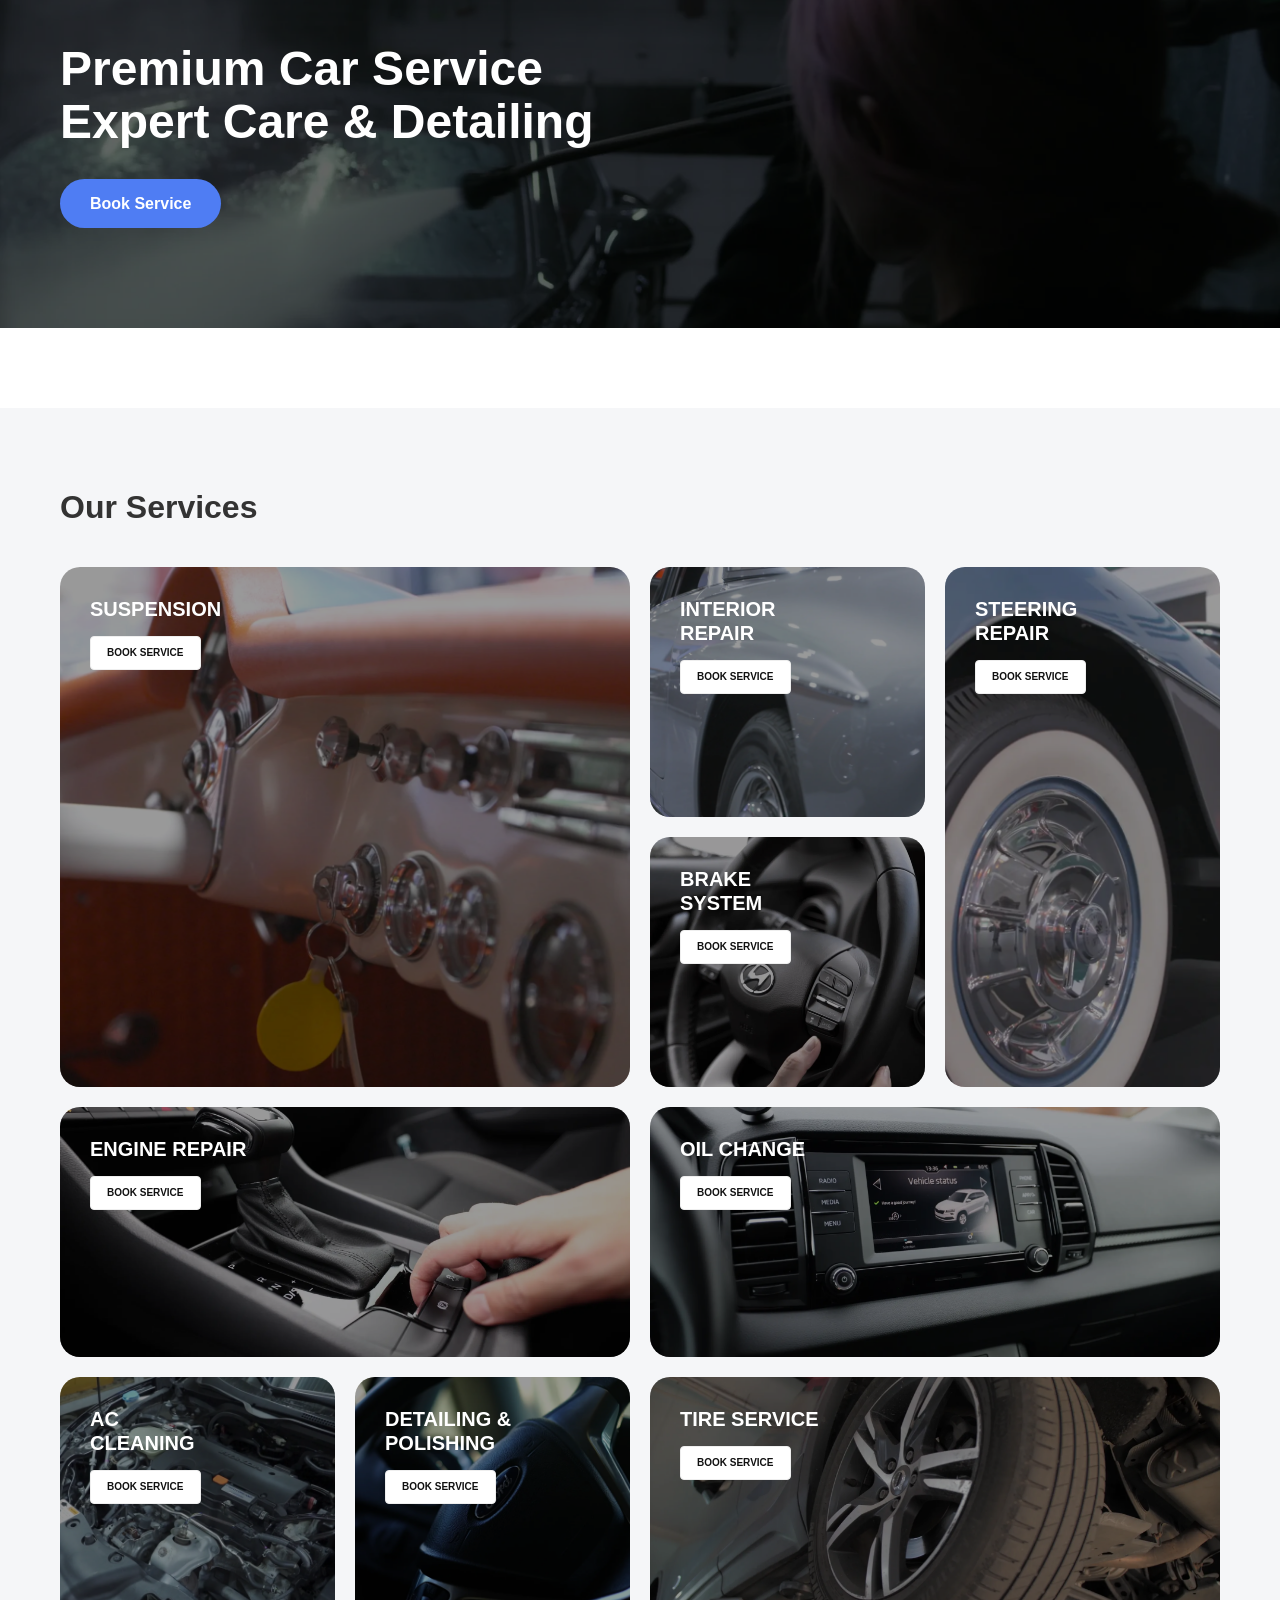
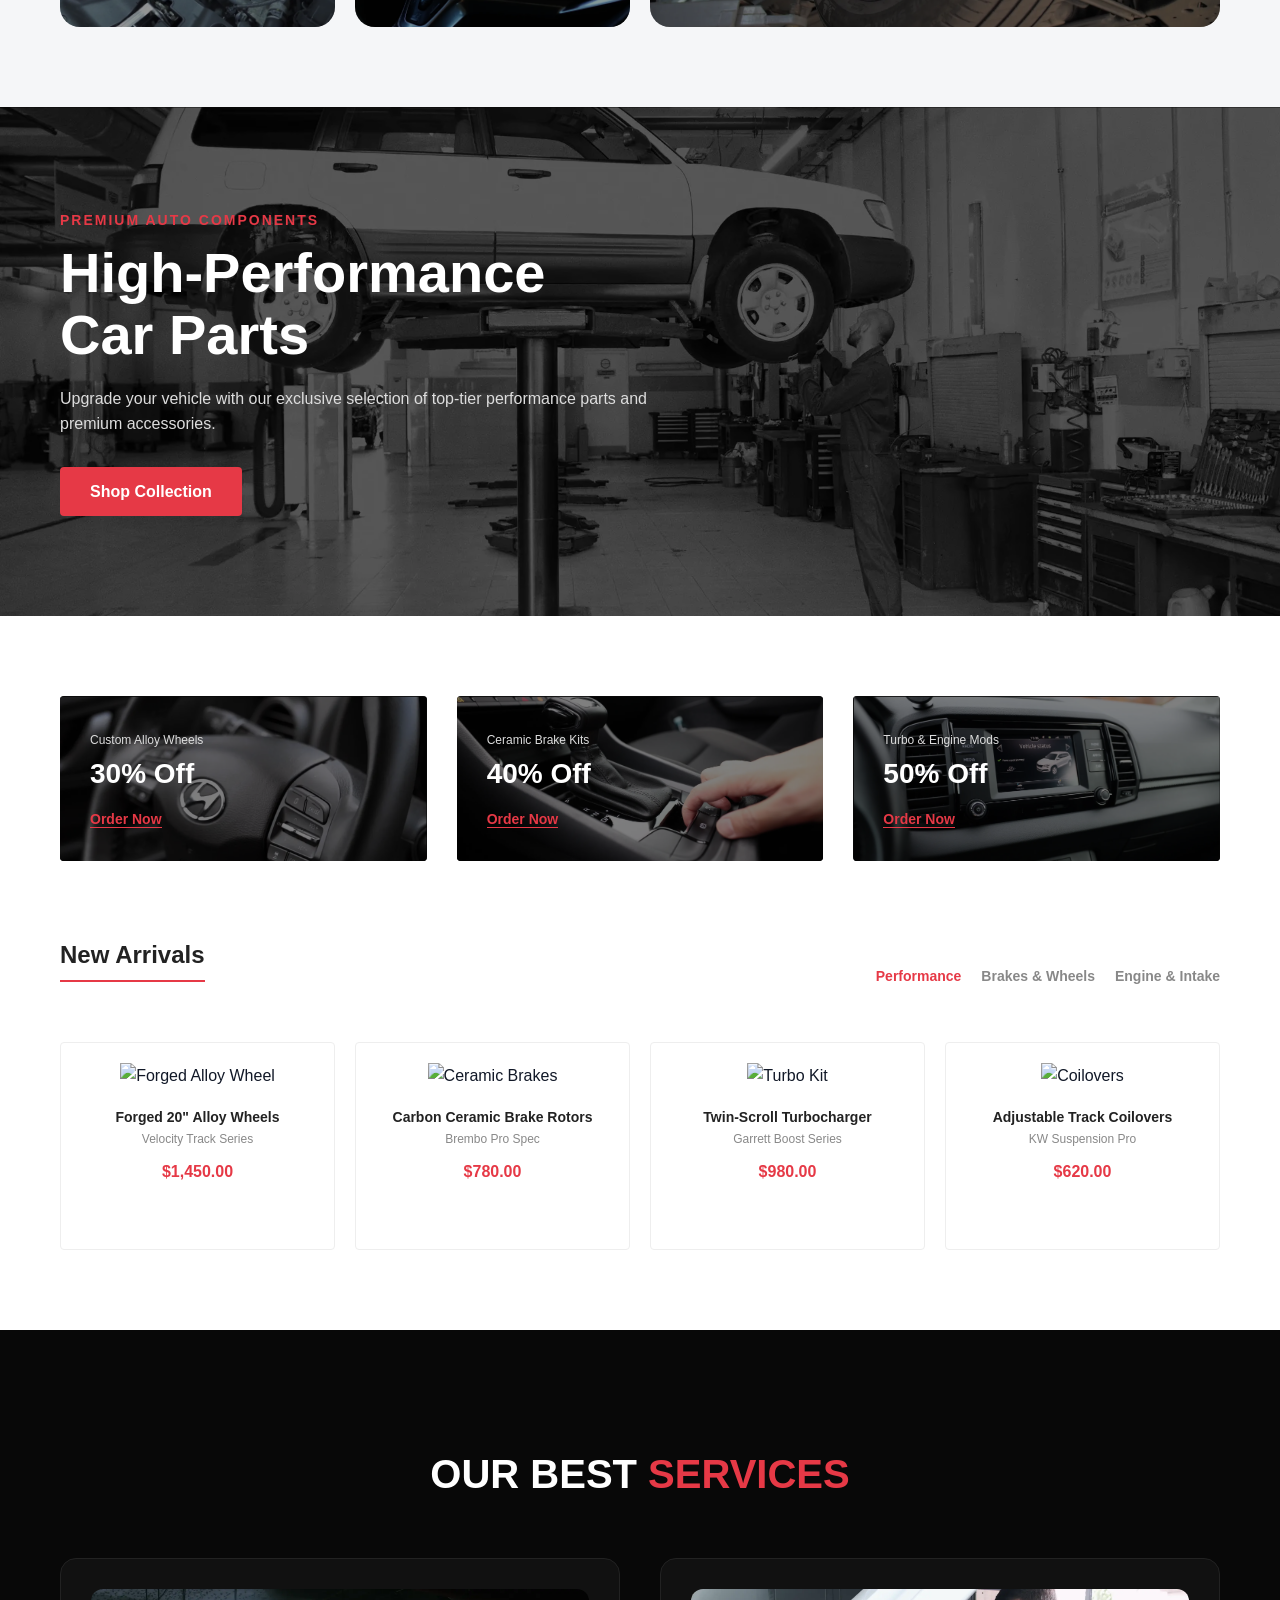
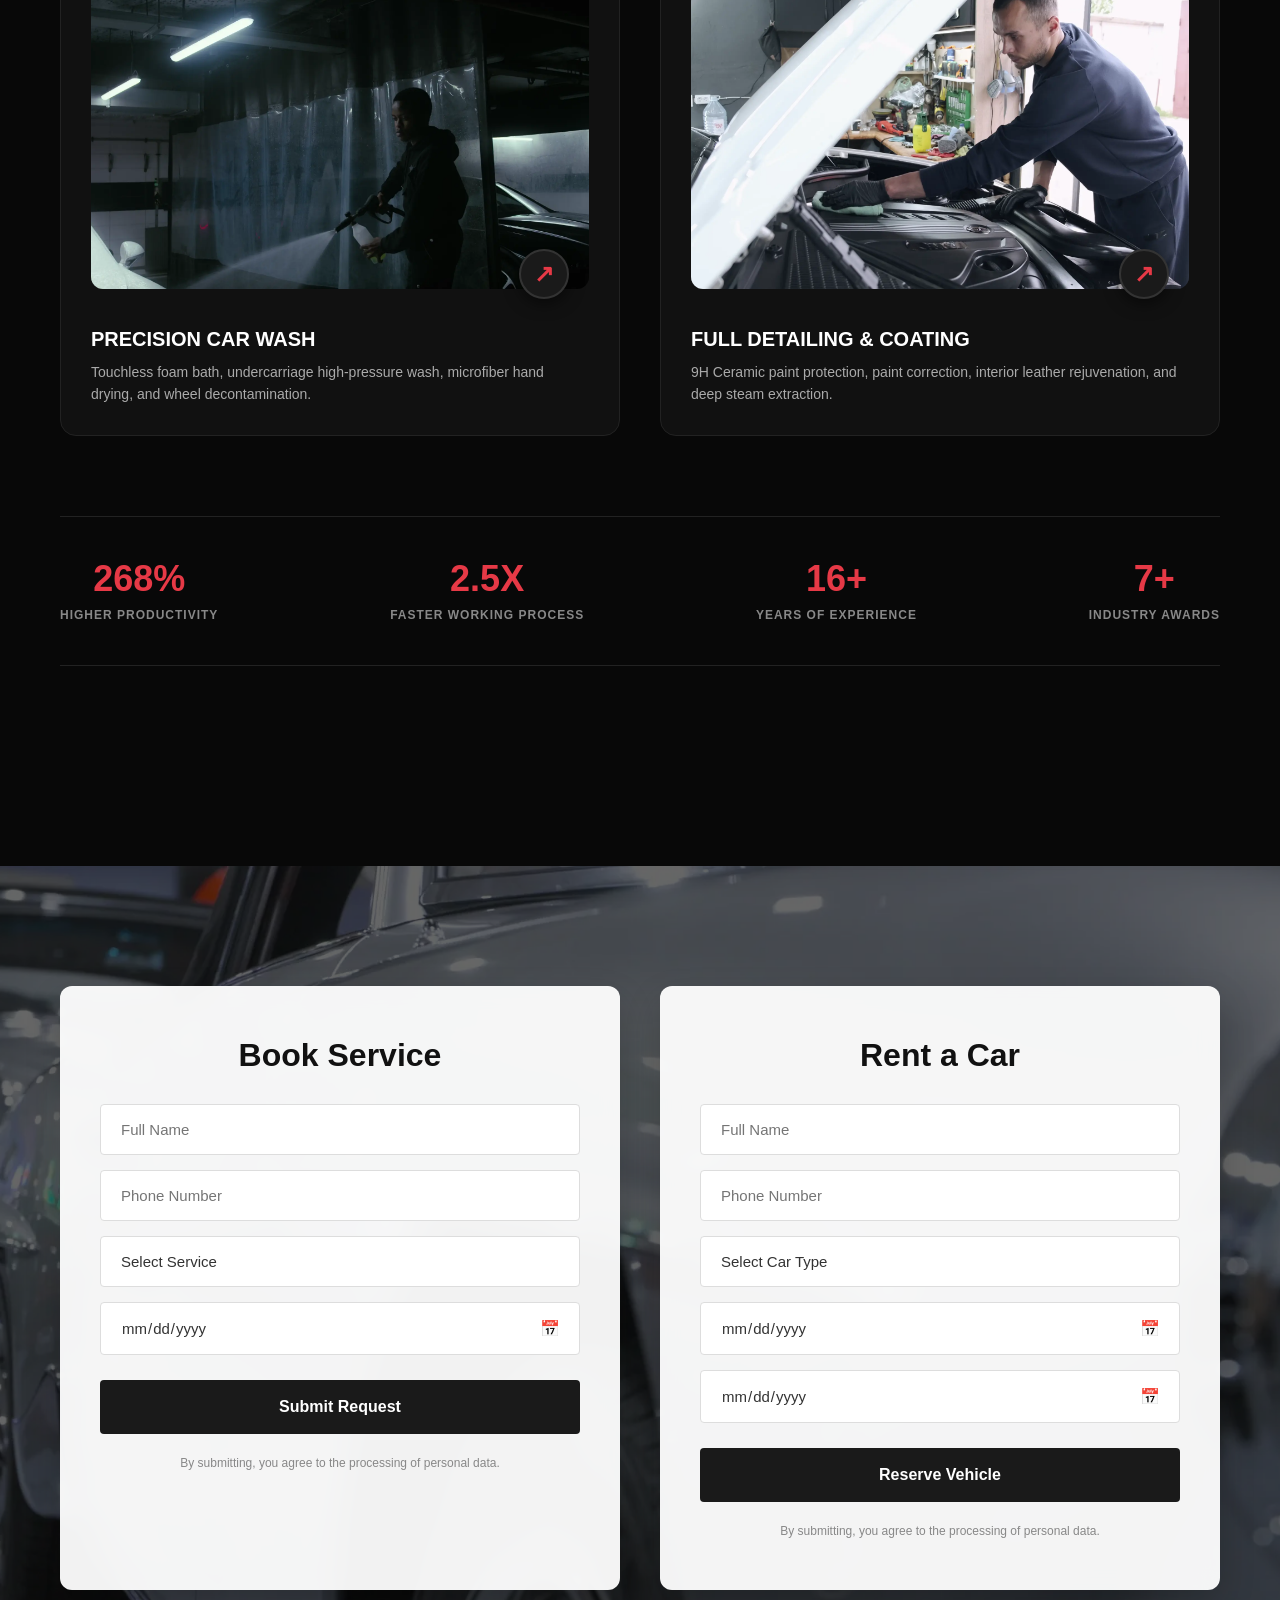
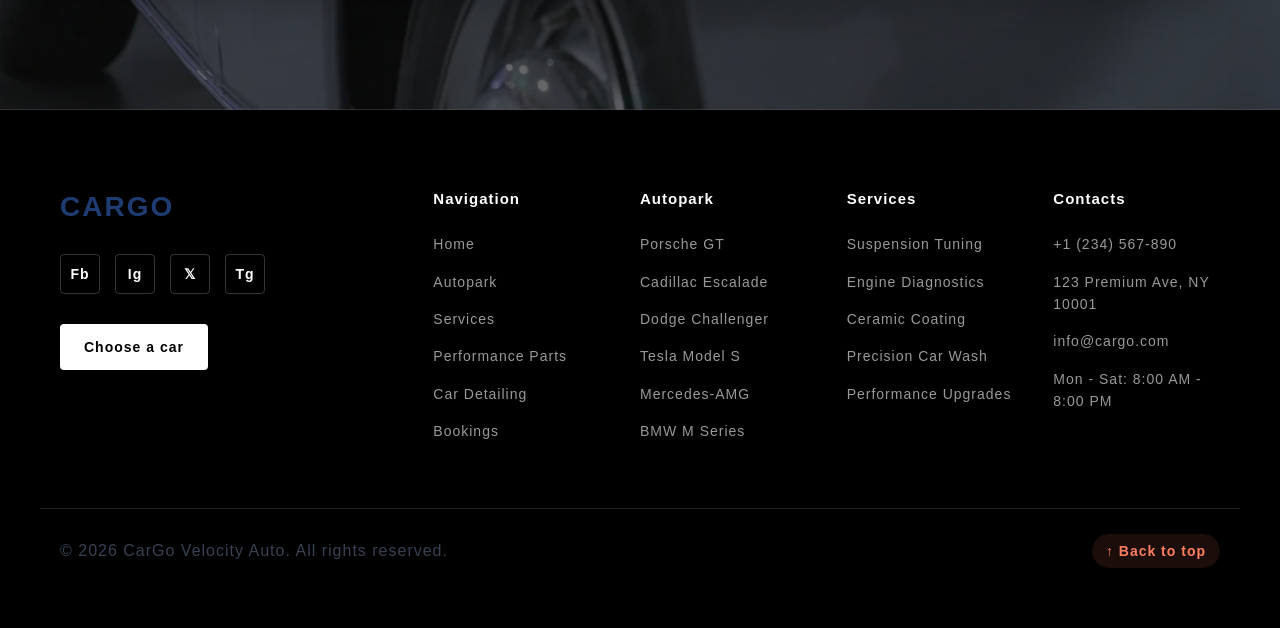
==== commit 9e2a8b51: "op" ====
--- a/index.html
+++ b/index.html
@@ -318,7 +318,7 @@
                     <div class="d3-discount-info">
                         <span class="d3-desc">Custom Alloy Wheels</span>
                         <h4>30% Off</h4>
-                        <a href="#booking" class="d3-link">Order Now</a>
+                        <a href="#booking" class="d3-link" data-part-name="Custom Alloy Wheels Kit (30% Off)" data-part-price="$1,015.00">Order Now</a>
                     </div>
                 </div>
                 <div class="d3-discount-card">
@@ -330,7 +330,7 @@
                     <div class="d3-discount-info">
                         <span class="d3-desc">Ceramic Brake Kits</span>
                         <h4>40% Off</h4>
-                        <a href="#booking" class="d3-link">Order Now</a>
+                        <a href="#booking" class="d3-link" data-part-name="Ceramic Brake Kit (40% Off)" data-part-price="$468.00">Order Now</a>
                     </div>
                 </div>
                 <div class="d3-discount-card">
@@ -342,7 +342,7 @@
                     <div class="d3-discount-info">
                         <span class="d3-desc">Turbo & Engine Mods</span>
                         <h4>50% Off</h4>
-                        <a href="#booking" class="d3-link">Order Now</a>
+                        <a href="#booking" class="d3-link" data-part-name="Turbo & Engine Mod Package (50% Off)" data-part-price="$490.00">Order Now</a>
                     </div>
                 </div>
             </div>
@@ -361,24 +361,28 @@
                     <h4>Forged 20" Alloy Wheels</h4>
                     <p>Velocity Track Series</p>
                     <span class="d3-price">$1,450.00</span>
+                    <button type="button" class="cargo-part-btn" data-part-name="Forged 20" Alloy Wheels" data-part-price="$1,450.00">Order Part</button>
                 </div>
                 <div class="d3-product-card" data-category="brakes">
                     <img src="https://images.unsplash.com/photo-1492144534655-ae79c964c9d7?q=80&w=400&auto=format&fit=crop" alt="Ceramic Brakes">
                     <h4>Carbon Ceramic Brake Rotors</h4>
                     <p>Brembo Pro Spec</p>
                     <span class="d3-price">$780.00</span>
+                    <button type="button" class="cargo-part-btn" data-part-name="Carbon Ceramic Brake Rotors" data-part-price="$780.00">Order Part</button>
                 </div>
                 <div class="d3-product-card" data-category="engine">
                     <img src="https://images.unsplash.com/photo-1486262715619-67b85e0b08d3?q=80&w=400&auto=format&fit=crop" alt="Turbo Kit">
                     <h4>Twin-Scroll Turbocharger</h4>
                     <p>Garrett Boost Series</p>
                     <span class="d3-price">$980.00</span>
+                    <button type="button" class="cargo-part-btn" data-part-name="Twin-Scroll Turbocharger" data-part-price="$980.00">Order Part</button>
                 </div>
                 <div class="d3-product-card" data-category="engine">
                     <img src="https://images.unsplash.com/photo-1548600916-dc8492f8e845?q=80&w=400&auto=format&fit=crop" alt="Coilovers">
                     <h4>Adjustable Track Coilovers</h4>
                     <p>KW Suspension Pro</p>
                     <span class="d3-price">$620.00</span>
+                    <button type="button" class="cargo-part-btn" data-part-name="Adjustable Track Coilovers" data-part-price="$620.00">Order Part</button>
                 </div>
             </div>
         </div>
@@ -559,6 +563,27 @@
     <!-- Main JavaScript Logic -->
     <script src="app.js"></script>
 
+
+    <!-- CARGO DIALOG MODAL (CONFIRMATION / ACCEPTED) -->
+    <div id="cargo-modal-overlay" class="cargo-modal-overlay">
+        <div class="cargo-modal-card">
+            <button class="cargo-modal-close" id="cargo-modal-close" aria-label="Close dialog">&times;</button>
+            <div class="cargo-modal-icon-wrap" id="cargo-modal-icon">✓</div>
+            <div class="cargo-modal-badge" id="cargo-modal-badge">REQUEST ACCEPTED</div>
+            <h3 class="cargo-modal-title" id="cargo-modal-title">Booking Accepted!</h3>
+            <p class="cargo-modal-desc" id="cargo-modal-desc">Your request has been logged and confirmed by CarGo Operations.</p>
+            <div class="cargo-modal-details" id="cargo-modal-details"></div>
+            <div class="cargo-modal-actions">
+                <button class="cargo-modal-btn" id="cargo-modal-btn">Done</button>
+            </div>
+        </div>
+    </div>
+
+    <!-- CARGO TOAST -->
+    <div id="cargo-toast" class="cargo-toast">
+        <span id="cargo-toast-icon">ℹ</span>
+        <span id="cargo-toast-msg">Action processed successfully</span>
+    </div>
 </body>
 
 </html>
--- a/style.css
+++ b/style.css
@@ -5775,11 +5775,11 @@
         top: 0;
         left: 0;
         width: 100%;
-        padding: 14px 20px;
-        background: rgba(17, 17, 17, 0.92);
-        backdrop-filter: blur(15px);
-        -webkit-backdrop-filter: blur(15px);
-        box-shadow: 0 4px 20px rgba(0, 0, 0, 0.3);
+        padding: 16px 20px;
+        background: linear-gradient(180deg, rgba(0, 0, 0, 0.75) 0%, rgba(0, 0, 0, 0) 100%);
+        backdrop-filter: none;
+        -webkit-backdrop-filter: none;
+        box-shadow: none;
         z-index: 9999;
     }
 
@@ -5793,6 +5793,14 @@
 
     .mobile-nav-toggle {
         display: flex;
+        background: rgba(30, 30, 32, 0.75);
+        border: 1px solid rgba(255, 255, 255, 0.18);
+        border-radius: 12px;
+        box-shadow: 0 4px 15px rgba(0, 0, 0, 0.35);
+    }
+
+    .mobile-nav-toggle .bar {
+        background-color: #ffffff;
     }
 
     .mobile-nav-overlay {
@@ -5928,134 +5936,233 @@
         min-height: 50px !important;
     }
 
-    /* Hero Section Mobile Adaptation */
+    /* ======================================================== */
+    /* Hero Section Mobile Adaptation — Clean Minimal Luxury    */
+    /* ======================================================== */
     .buylix-hero {
-        height: auto;
-        min-height: 100svh;
-        padding-top: 90px;
-        padding-bottom: 30px;
+        height: 100svh;
+        min-height: 640px;
+        max-height: 100vh;
+        padding-top: 85px;
+        padding-bottom: 28px;
+        display: flex;
+        flex-direction: column;
+        justify-content: space-between;
         overflow: hidden;
+        position: relative;
+        background: #111;
+    }
+
+    .hero-video {
+        display: block !important;
+        position: absolute;
+        top: 0;
+        left: 0;
+        width: 100%;
+        height: 100%;
+        object-fit: cover;
+        object-position: center 50%;
+        z-index: 0;
     }
 
     .hero-video-overlay {
-        background: linear-gradient(180deg, rgba(0, 0, 0, 0.5) 0%, rgba(0, 0, 0, 0.2) 40%, rgba(0, 0, 0, 0.75) 100%);
+        display: block !important;
+        position: absolute;
+        top: 0;
+        left: 0;
+        width: 100%;
+        height: 100%;
+        background: linear-gradient(180deg, rgba(0, 0, 0, 0.72) 0%, rgba(0, 0, 0, 0.15) 30%, rgba(0, 0, 0, 0.15) 65%, rgba(0, 0, 0, 0.78) 100%);
+        z-index: 1;
+        pointer-events: none;
     }
 
     .hero-content-wrapper {
-        padding: 0 16px;
-        gap: 22px;
-        height: auto;
+        position: relative;
+        z-index: 2;
+        padding: 0 18px;
+        height: 100%;
         max-width: 100%;
-        overflow-x: hidden;
+        display: flex;
+        flex-direction: column;
+        justify-content: space-between;
+        overflow: visible;
     }
 
     .hero-top-elements {
+        display: flex;
         flex-direction: column;
         align-items: flex-start;
-        gap: 20px;
-        margin-top: 15px;
+        margin-top: 6px;
+        height: 100%;
+        justify-content: space-between;
         width: 100%;
-        max-width: 100%;
     }
 
     .hero-main-title {
         margin: 0;
         max-width: 100%;
         width: 100%;
+        order: 1;
     }
 
     .hero-main-title h1 {
-        font-size: clamp(32px, 8vw, 42px);
-        line-height: 1.15;
+        font-family: 'Outfit', -apple-system, BlinkMacSystemFont, sans-serif;
+        font-size: clamp(34px, 8.8vw, 42px);
+        font-weight: 700;
+        line-height: 1.1;
         color: #fff;
-        text-shadow: 0 2px 10px rgba(0, 0, 0, 0.6);
-        word-break: normal;
-        overflow-wrap: break-word;
-    }
-
+        text-shadow: 0 3px 12px rgba(0, 0, 0, 0.7);
+        letter-spacing: -0.5px;
+    }
+
+    .hero-main-title .highlight {
+        color: #ff5722;
+    }
+
+    /* Product card wrapper unwraps so dots go top under title, card goes to bottom */
     .product-card-wrapper {
-        transform: none;
-        margin-top: 0;
-        width: 100%;
-        max-width: 320px;
-        align-self: flex-start;
-        flex-direction: column;
-        align-items: flex-start;
-        gap: 12px;
-    }
-
+        display: contents;
+    }
+
+    /* Minimalist horizontal dots placed directly below title */
     .vertical-color-selector {
+        order: 2;
+        display: flex;
         flex-direction: row;
-        gap: 12px;
-        margin-bottom: 0;
-        padding: 6px 10px;
-        background: rgba(0, 0, 0, 0.4);
-        border-radius: 20px;
-        backdrop-filter: blur(6px);
+        align-items: center;
+        gap: 10px;
+        margin-top: 14px;
+        margin-bottom: auto; /* pushes bottom card to the bottom */
+        padding: 0;
+        background: transparent;
     }
 
     .vertical-color-selector .color-circle {
-        width: 22px;
-        height: 22px;
-    }
-
+        width: 10px;
+        height: 10px;
+        border-radius: 50%;
+        background: transparent !important;
+        border: 1.5px solid rgba(255, 255, 255, 0.75) !important;
+        box-shadow: none !important;
+        cursor: pointer;
+        position: relative;
+        transition: all 0.25s ease;
+    }
+
+    /* Hide 5th dot on mobile to match 4-dot indicator pattern */
+    .vertical-color-selector .color-circle:nth-child(n+5) {
+        display: none !important;
+    }
+
+    /* Expand tap target for mobile thumbs */
+    .vertical-color-selector .color-circle::before {
+        content: '';
+        position: absolute;
+        top: -12px;
+        left: -12px;
+        right: -12px;
+        bottom: -12px;
+    }
+
+    .vertical-color-selector .color-circle.active {
+        width: 12px;
+        height: 12px;
+        background: #ff5722 !important;
+        border-color: #ff5722 !important;
+    }
+
+    /* Sleek Bottom Floating Capsule Card */
     .product-color-card {
-        width: 100%;
-        border-radius: 16px;
-        box-shadow: 0 10px 30px rgba(0, 0, 0, 0.25);
-    }
-
-    .social-sidebar {
-        position: static;
-        flex-direction: row;
-        gap: 12px;
-        margin-top: 5px;
-        margin-bottom: 5px;
-    }
-
-    .social-btn {
-        width: 44px;
-        height: 44px;
-        font-size: 15px;
-    }
-
-    .hero-bottom-elements {
-        padding: 0;
-        margin-top: 10px;
-        flex-direction: column;
-        align-items: stretch;
-        gap: 18px;
+        order: 3;
+        margin-top: auto;
+        margin-bottom: 14px;
         width: 100%;
         max-width: 100%;
+        border-radius: 28px;
+        background: rgba(240, 243, 246, 0.96);
+        backdrop-filter: blur(20px);
+        -webkit-backdrop-filter: blur(20px);
+        box-shadow: 0 14px 40px rgba(0, 0, 0, 0.45);
+        border: 1px solid rgba(255, 255, 255, 0.7);
+        padding: 9px 16px;
+        display: flex;
+        flex-direction: row;
+        align-items: center;
+        justify-content: space-between;
+        gap: 10px;
+    }
+
+    .card-img-container {
+        order: 1;
+        width: 82px;
+        height: 48px;
+        flex-shrink: 0;
+        background: transparent;
+        border-radius: 8px;
+        padding: 0;
+        display: flex;
+        align-items: center;
+        justify-content: center;
+        position: relative;
         overflow: hidden;
     }
 
-    .discover-box {
-        transform: none;
-        max-width: 100%;
+    .product-card-img {
         width: 100%;
-        background: rgba(255, 255, 255, 0.94);
-        backdrop-filter: blur(10px);
-        padding: 14px 18px;
-        border-radius: 14px;
-        box-shadow: 0 8px 24px rgba(0, 0, 0, 0.15);
-    }
-
-    .car-brands {
+        height: 100%;
+        object-fit: contain;
+        mix-blend-mode: multiply;
+    }
+
+    .card-desc {
+        order: 2;
+        font-size: 12px;
+        font-weight: 600;
+        color: #111;
+        line-height: 1.35;
         margin: 0;
-        width: 100%;
-        max-width: 100%;
-        overflow-x: auto;
-        overflow-y: hidden;
-        display: flex;
-        gap: 8px;
-        padding-bottom: 6px;
-        -webkit-overflow-scrolling: touch;
-        scrollbar-width: none;
-    }
-
-    .car-brands::-webkit-scrollbar {
-        display: none;
+        flex: 1;
+        clear: none;
+        padding: 0 4px;
+        white-space: normal;
+    }
+
+    .card-badge {
+        order: 3;
+        float: none;
+        margin: 0;
+        background: rgba(0, 0, 0, 0.04);
+        border: 1px solid rgba(0, 0, 0, 0.16);
+        border-radius: 20px;
+        padding: 7px 13px;
+        font-size: 11.5px;
+        font-weight: 500;
+        color: #111;
+        display: inline-flex;
+        align-items: center;
+        gap: 4px;
+        white-space: nowrap;
+        flex-shrink: 0;
+        cursor: pointer;
+        transition: all 0.2s ease;
+    }
+
+    .card-badge:hover {
+        background: rgba(0, 0, 0, 0.08);
+    }
+
+    .card-badge::after {
+        content: '›';
+        font-size: 14px;
+        font-weight: 600;
+        margin-left: 2px;
+    }
+
+    /* Unclutter Mobile Hero: Hide social column and bottom elements on mobile */
+    .social-sidebar,
+    .hero-bottom-elements {
+        display: none !important;
     }
 
     .brand-badge {
@@ -6546,4 +6653,212 @@
         transition-duration: 0.01ms !important;
         scroll-behavior: auto !important;
     }
-}+}
+/* ======================================================== */
+/* 7. CARGO MODERN DIALOG MODAL & TOAST UI                  */
+/* ======================================================== */
+.cargo-modal-overlay {
+    position: fixed;
+    top: 0;
+    left: 0;
+    width: 100vw;
+    height: 100vh;
+    background: rgba(0, 0, 0, 0.82);
+    backdrop-filter: blur(8px);
+    -webkit-backdrop-filter: blur(8px);
+    display: flex;
+    align-items: center;
+    justify-content: center;
+    z-index: 99999;
+    opacity: 0;
+    visibility: hidden;
+    transition: opacity 0.3s ease, visibility 0.3s ease;
+    padding: 20px;
+    box-sizing: border-box;
+}
+.cargo-modal-overlay.active {
+    opacity: 1;
+    visibility: visible;
+}
+.cargo-modal-card {
+    background: linear-gradient(145deg, #17191e, #0c0e11);
+    border: 1px solid rgba(255, 255, 255, 0.12);
+    border-radius: 24px;
+    max-width: 480px;
+    width: 100%;
+    padding: 36px 30px;
+    box-sizing: border-box;
+    text-align: center;
+    position: relative;
+    box-shadow: 0 25px 60px rgba(0, 0, 0, 0.9), 0 0 35px rgba(230, 57, 70, 0.2);
+    transform: scale(0.92) translateY(20px);
+    transition: transform 0.3s cubic-bezier(0.16, 1, 0.3, 1);
+}
+.cargo-modal-overlay.active .cargo-modal-card {
+    transform: scale(1) translateY(0);
+}
+.cargo-modal-close {
+    position: absolute;
+    top: 16px;
+    right: 18px;
+    background: rgba(255, 255, 255, 0.08);
+    border: none;
+    color: #fff;
+    width: 34px;
+    height: 34px;
+    border-radius: 50%;
+    font-size: 20px;
+    cursor: pointer;
+    display: flex;
+    align-items: center;
+    justify-content: center;
+    transition: background 0.2s;
+}
+.cargo-modal-close:hover {
+    background: rgba(255, 255, 255, 0.2);
+}
+.cargo-modal-icon-wrap {
+    width: 68px;
+    height: 68px;
+    margin: 0 auto 16px;
+    border-radius: 50%;
+    background: radial-gradient(circle, rgba(16, 185, 129, 0.25) 0%, rgba(16, 185, 129, 0.05) 70%);
+    border: 2px solid #10b981;
+    display: flex;
+    align-items: center;
+    justify-content: center;
+    font-size: 32px;
+    color: #10b981;
+    box-shadow: 0 0 25px rgba(16, 185, 129, 0.4);
+}
+.cargo-modal-badge {
+    display: inline-block;
+    padding: 4px 14px;
+    background: rgba(16, 185, 129, 0.15);
+    border: 1px solid rgba(16, 185, 129, 0.4);
+    color: #10b981;
+    border-radius: 100px;
+    font-size: 11px;
+    font-weight: 700;
+    letter-spacing: 0.15em;
+    text-transform: uppercase;
+    margin-bottom: 12px;
+}
+.cargo-modal-title {
+    color: #fff;
+    font-size: 24px;
+    font-weight: 700;
+    margin: 0 0 8px;
+    letter-spacing: -0.02em;
+}
+.cargo-modal-desc {
+    color: #9ca3af;
+    font-size: 13px;
+    line-height: 1.5;
+    margin: 0 0 20px;
+}
+.cargo-modal-details {
+    background: rgba(0, 0, 0, 0.45);
+    border: 1px solid rgba(255, 255, 255, 0.08);
+    border-radius: 14px;
+    padding: 14px 16px;
+    margin-bottom: 24px;
+    text-align: left;
+    display: flex;
+    flex-direction: column;
+    gap: 8px;
+    font-size: 12px;
+}
+.cargo-detail-row {
+    display: flex;
+    justify-content: space-between;
+    align-items: center;
+    border-bottom: 1px solid rgba(255, 255, 255, 0.04);
+    padding-bottom: 6px;
+}
+.cargo-detail-row:last-child {
+    border-bottom: none;
+    padding-bottom: 0;
+}
+.cargo-detail-label {
+    color: #6b7280;
+    text-transform: uppercase;
+    font-size: 10px;
+    font-weight: 600;
+    letter-spacing: 0.05em;
+}
+.cargo-detail-val {
+    color: #f3f4f6;
+    font-weight: 600;
+}
+.cargo-detail-val.highlight {
+    color: #10b981;
+    font-weight: 700;
+}
+.cargo-modal-actions {
+    display: flex;
+    gap: 12px;
+}
+.cargo-modal-btn {
+    flex: 1;
+    background: linear-gradient(135deg, #e63946, #c1121f);
+    color: #fff;
+    border: none;
+    padding: 13px 20px;
+    border-radius: 12px;
+    font-size: 13px;
+    font-weight: 700;
+    text-transform: uppercase;
+    letter-spacing: 0.08em;
+    cursor: pointer;
+    transition: transform 0.15s ease, box-shadow 0.15s ease;
+}
+.cargo-modal-btn:hover {
+    transform: translateY(-1px);
+    box-shadow: 0 6px 20px rgba(230, 57, 70, 0.4);
+}
+.cargo-toast {
+    position: fixed;
+    bottom: 24px;
+    right: 24px;
+    background: #111418;
+    border: 1px solid rgba(255, 255, 255, 0.15);
+    color: #fff;
+    padding: 14px 20px;
+    border-radius: 12px;
+    box-shadow: 0 10px 30px rgba(0,0,0,0.6);
+    z-index: 100000;
+    font-size: 13px;
+    font-weight: 600;
+    display: flex;
+    align-items: center;
+    gap: 10px;
+    transform: translateY(100px);
+    opacity: 0;
+    transition: transform 0.3s cubic-bezier(0.16, 1, 0.3, 1), opacity 0.3s ease;
+}
+.cargo-toast.active {
+    transform: translateY(0);
+    opacity: 1;
+}
+.cargo-part-btn {
+    margin-top: 12px;
+    width: 100%;
+    background: rgba(255, 255, 255, 0.08);
+    border: 1px solid rgba(255, 255, 255, 0.18);
+    color: #fff;
+    padding: 9px 14px;
+    border-radius: 8px;
+    font-size: 11px;
+    font-weight: 700;
+    text-transform: uppercase;
+    letter-spacing: 0.05em;
+    cursor: pointer;
+    transition: all 0.2s ease;
+    display: block;
+    text-align: center;
+}
+.cargo-part-btn:hover {
+    background: #e63946;
+    border-color: #e63946;
+}
